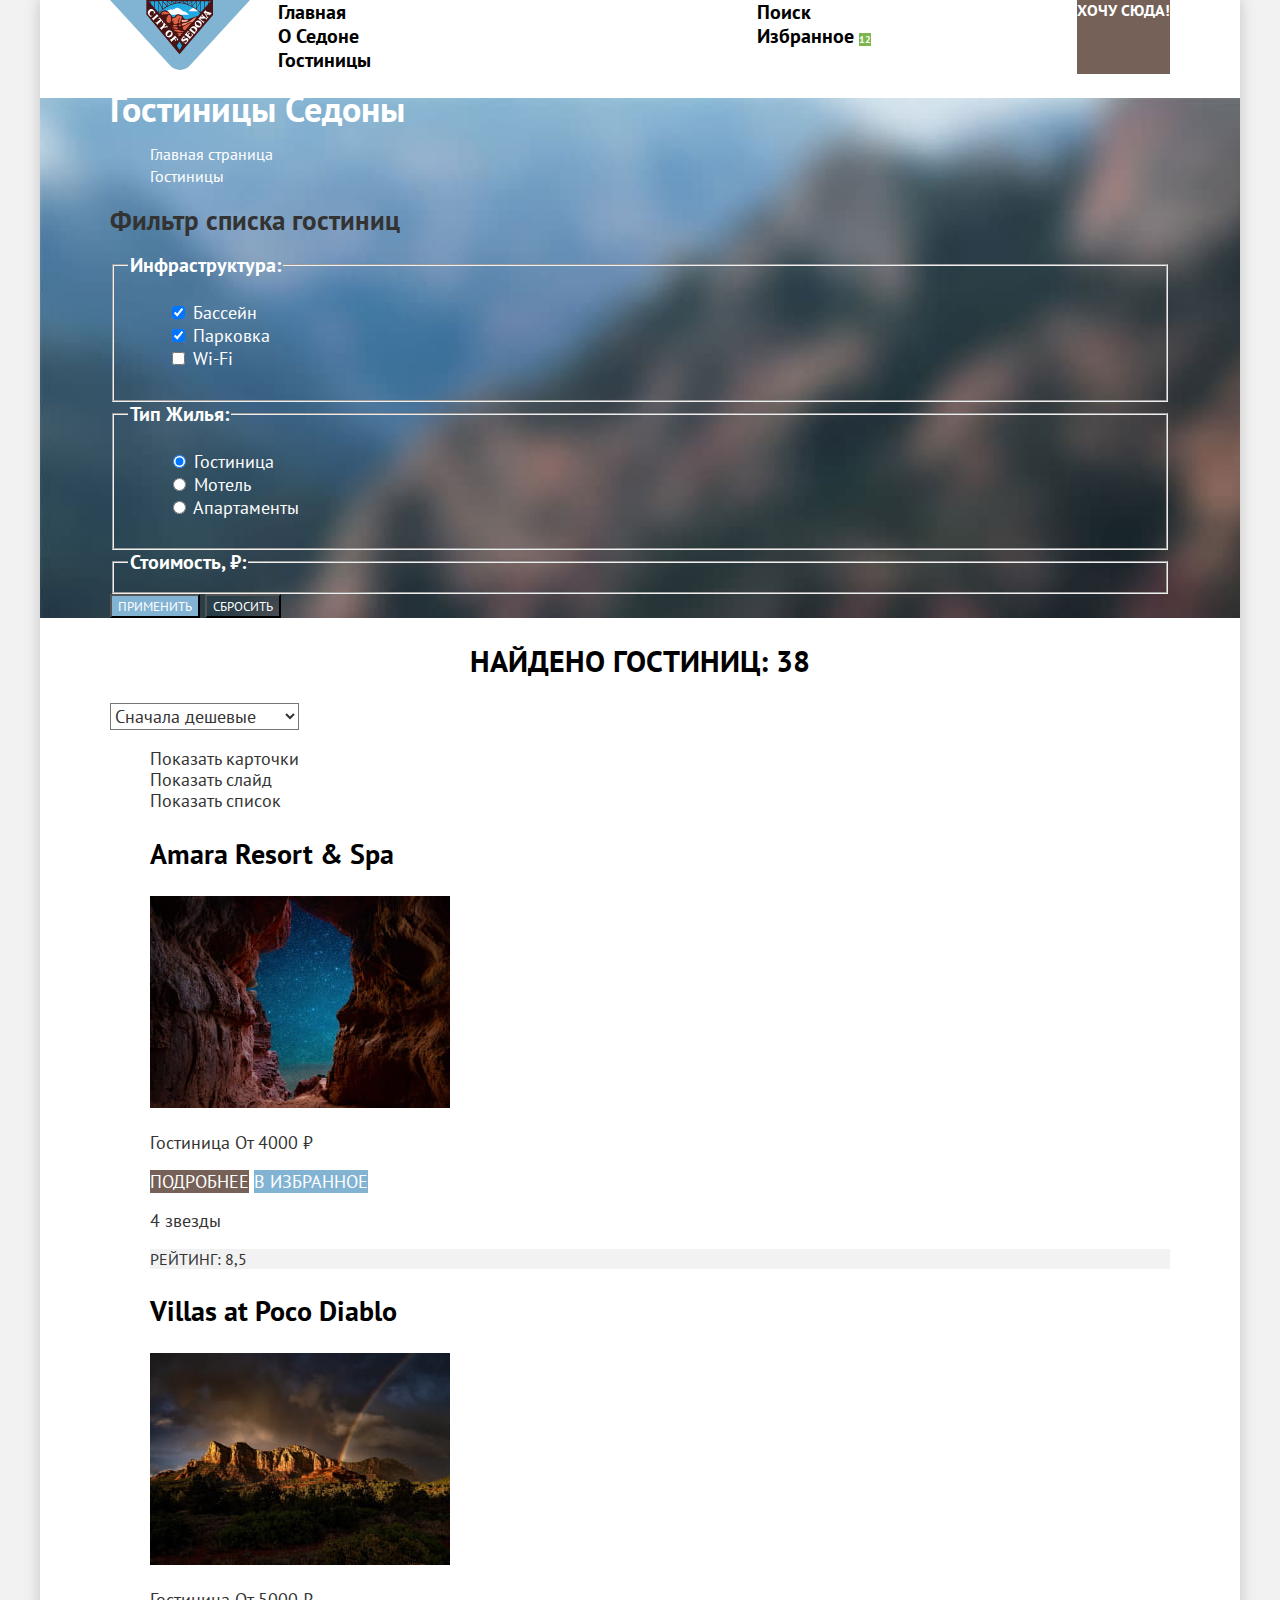
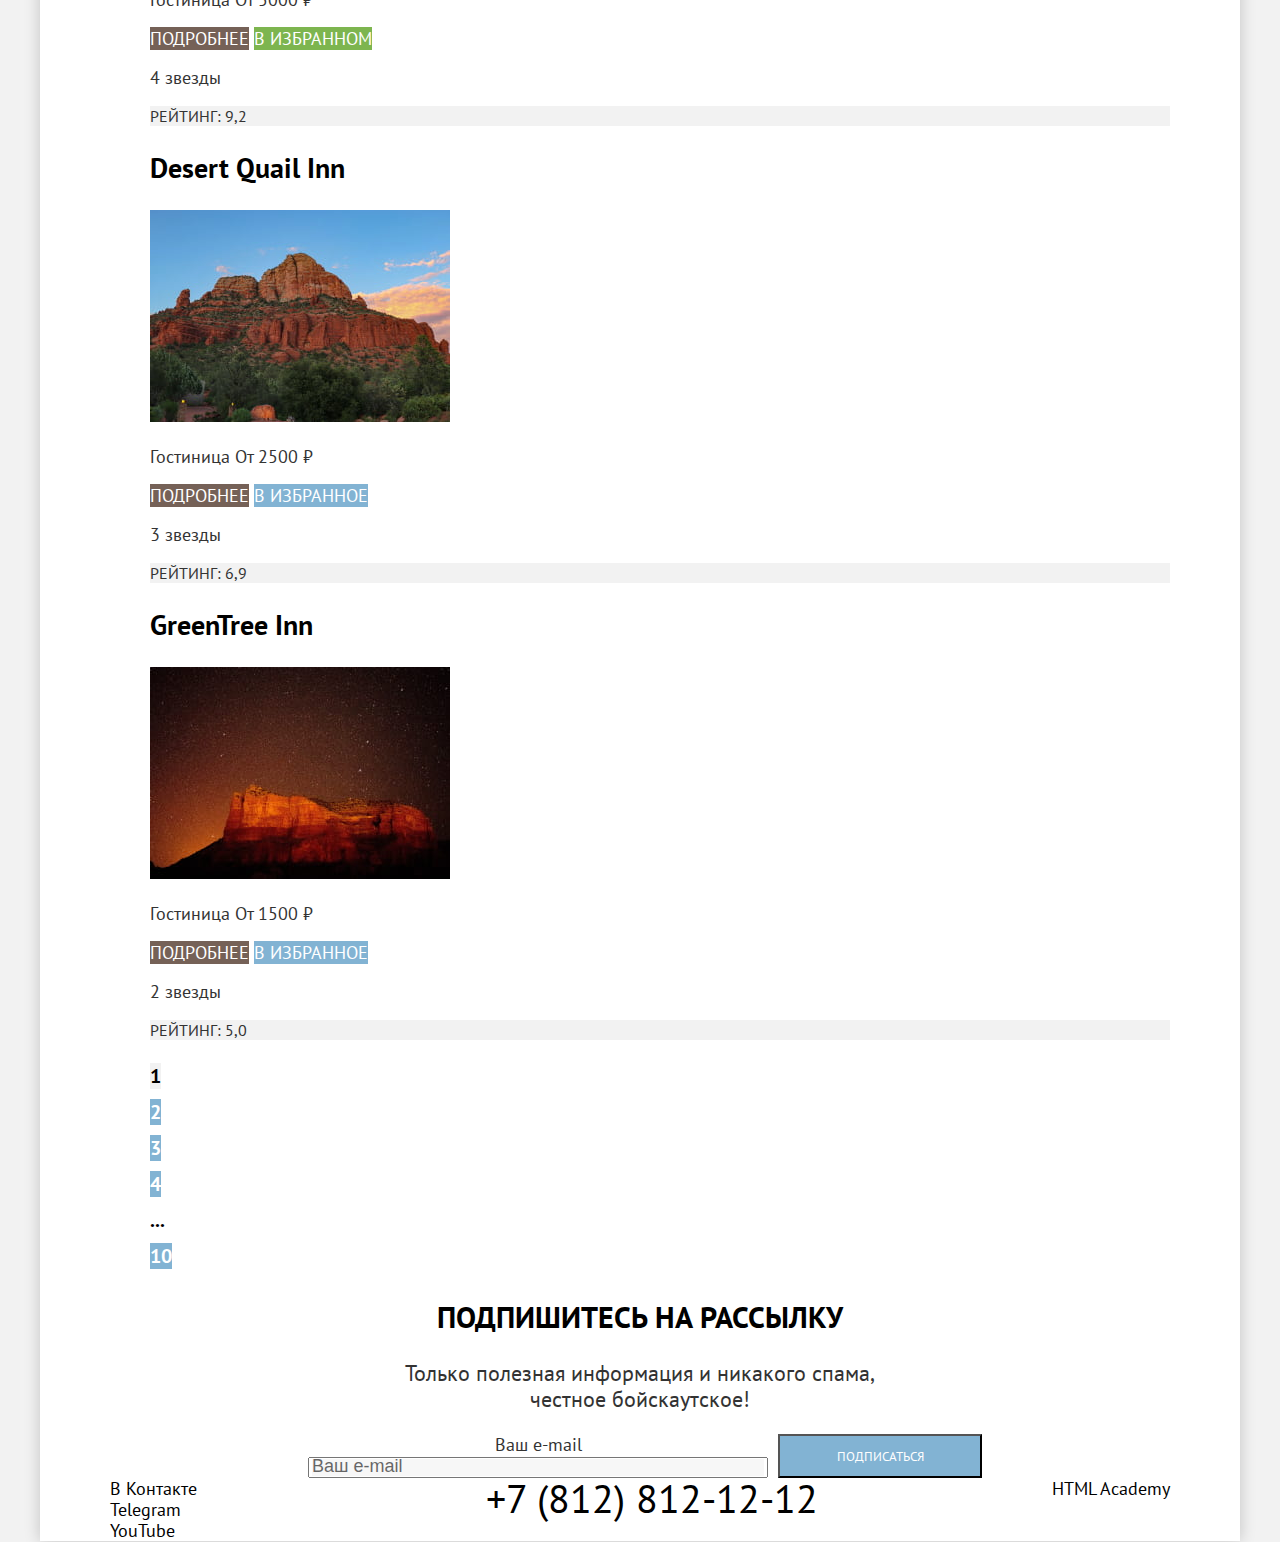
==== catalog.html @ 369d15cc "Добавляет обертку для страницы каталога" ====
<!DOCTYPE html>
<html lang="ru">

  <head>
    <meta charset="utf-8">
    <title>Каталог гостиниц Седона</title>
    <link rel="stylesheet" href="styles/style.css">
  </head>

  <body>

    <header class="page-header" data-test="header">
      <nav class="navigation">
        <a class="logo" href="index.html">
          <img class="logo-img" src="images/logo.svg" width="140" height="70" alt="Логотип города Седона">
        </a>
        <ul class="navigation-list">
          <li class="navigation-item">
            <a class="navigation-link" href="index.html">Главная</a>
          </li>
          <li class="navigation-item">
            <a class="navigation-link" href="about-sedona.html">О Седоне</a>
          </li>
          <li class="navigation-item">
            <a class="navigation-link navigation-link-current" href="#" aria-current="page">Гостиницы</a>
          </li>
        </ul>
        <ul class="navigation-list navigation-user">
          <li class="navigation-item">
            <a class="navigation-link" href="#">
              <span class="visually-hidden">Поиск</span>
            </a>
          </li>
          <li class="navigation-item">
            <a class="navigation-link" href="#">
              <span class="visually-hidden">Избранное</span>
              <span class="navigation-link-counter">12</span>
            </a>
          </li>
        </ul>

        <a class="navigation-btn btn" href="#">Хочу сюда!</a>


      </nav>
    </header>
    <main class="main-inner main-container">
      <div class="inner-wrapper">
        <div class="catalog-wrapper">
        <header class="inner-header">
          <h1 class="inner-header-title">Гостиницы Седоны</h1>
          <ul class="breadcrumbs">
            <li class="breadcrumbs-item">
              <a class="breadcrumbs-link" href="index.html">
                <span class="visually-hidden">Главная страница</span>
              </a>
            </li>
            <li class="breadcrumbs-item">
              <a class="breadcrumbs-link" href="#" aria-current="page">Гостиницы</a>
            </li>
          </ul>
        </header>
        <section class="filter" data-test="filter">
          <h2 class="visually-hidden">Фильтр списка гостиниц</h2>
          <form class="filter-form" action="https://echo.htmlacademy.ru/" method="get">

            <fieldset class="filter-group">
              <legend class="filter-group-title">Инфраструктура:</legend>
              <ul class="filter-list">
                <li class="filter-item">
                  <label class="control">
                    <input class="control-input" type="checkbox" name="pool" checked>
                    Бассейн
                  </label>
                </li>
                <li class="filter-item">
                  <label class="control">
                    <input class="control-input" type="checkbox" name="parking" checked>
                    Парковка
                  </label>
                </li>
                <li class="filter-item">
                  <label class="control">
                    <input class="control-input" type="checkbox" name="wi-fi">
                    Wi-Fi
                  </label>
                </li>
              </ul>
            </fieldset>
            <fieldset class="filter-group">
              <legend class="filter-group-title">Тип жилья:</legend>
              <ul class="filter-list">
                <li class="filter-item">
                  <label class="control">
                    <input class="control-input" type="radio" name="hotel-group" value="hotel" checked>
                    Гостиница
                  </label>
                </li>
                <li class="filter-item">
                  <label class="control">
                    <input class="control-input" type="radio" name="hotel-group" value="motel">
                    Мотель
                  </label>
                </li>
                <li class="filter-item">
                  <label class="control">
                    <input class="control-input" type="radio" name="hotel-group" value="apartments">
                    Апартаменты
                  </label>
                </li>
              </ul>
            </fieldset>
            <fieldset class="filter-group">
              <legend class="filter-group-title">Стоимость, ₽:</legend>
            </fieldset>

            <button class="submit-btn btn" type="submit">Применить</button>
            <button class="reset-btn btn" type="reset">Сбросить</button>
          </form>
        </section>
      </div>
      </div>
      <section class="catalog catalog-wrapper" data-test="catalog">

        <h2 class="section-title catalog-title">Найдено гостиниц: 38</h2>

        <select class="catalog-select-control" aria-label="Сортировка">
          <option value="cheap">Сначала дешевые</option>
          <option value="popular">Сначала популярные</option>
          <option value="expensive">Сначала дорогие</option>
        </select>

        <ul class="catalog-view">
          <li class="catalog-view-item catalog-view-item-active">
            <a class="catalog-view-link catalog-view-link-card">
              <span class="visually-hidden">Показать карточки</span>
            </a>
          </li>
          <li class="catalog-view-item">
            <a class="catalog-view-link catalog-view-link-slide">
              <span class="visually-hidden">Показать слайд</span>
            </a>
          </li>
          <li class="catalog-view-item">
            <a class="catalog-view-link catalog-view-link-card-list">
              <span class="visually-hidden">Показать список</span>
            </a>
          </li>
        </ul>

        <ul class="catalog-list">
          <li class="catalog-card card">
            <a class="card-link" href="#">
              <h3 class="card-title">Amara Resort & Spa</h3>
              <img class="card-img" src="images/content/amara-hotel.jpg" width="300" height="212" alt="Amara">
            </a>

            <p class="card-description">
              <span class="card-description-type">Гостиница</span>
              <span class="card-description-price">От 4000 ₽</span>
            </p>

            <a class="card-btn-info btn" href="#">Подробнее</a>
            <a class="card-btn-favorite btn" href="#">В избранное</a>

            <p class="card-star star star-four">
              <span class="visually-hidden">4 звезды</span>
            </p>
            <p class="card-rate">Рейтинг: 8,5</p>
          </li>
          <li class="catalog-card card">
            <a class="card-link" href="#">
              <h3 class="card-title">Villas at Poco Diablo</h3>
              <img class="card-img" src="images/content/villas-hotel.jpg" width="300" height="212" alt="Villas">
            </a>

            <p class="card-description">
              <span class="card-description-type">Гостиница</span>
              <span class="card-description-price">От 5000 ₽</span>
            </p>

            <a class="card-btn-info btn" href="#">Подробнее</a>
            <a class="card-btn-favorite card-btn-chosen btn" href="#">В избранном</a>

            <p class="card-star star star-four">
              <span class="visually-hidden">4 звезды</span>
            </p>
            <p class="card-rate">Рейтинг: 9,2</p>
          </li>
          <li class="catalog-card card">
            <a class="card-link" href="#">
              <h3 class="card-title">Desert Quail Inn</h3>
              <img class="card-img" src="images/content/desert-hotel.jpg" width="300" height="212" alt="Desert">
            </a>

            <p class="card-description">
              <span class="card-description-type">Гостиница</span>
              <span class="card-description-price">От 2500 ₽</span>
            </p>

            <a class="card-btn-info btn" href="#">Подробнее</a>
            <a class="card-btn-favorite btn" href="#">В избранное</a>

            <p class="card-star star star-three">
              <span class="visually-hidden">3 звезды</span>
            </p>
            <p class="card-rate">Рейтинг: 6,9</p>
          </li>
          <li class="catalog-card card">
            <a class="card-link" href="#">
              <h3 class="card-title">GreenTree Inn</h3>
              <img class="card-img" src="images/content/greentree-hotel.jpg" width="300" height="212" alt="Amara">
            </a>

            <p class="card-description">
              <span class="card-description-type">Гостиница</span>
              <span class="card-description-price">От 1500 ₽</span>
            </p>

            <a class="card-btn-info btn" href="#">Подробнее</a>
            <a class="card-btn-favorite btn" href="#">В избранное</a>

            <p class="card-star star star-two">
              <span class="visually-hidden">2 звезды</span>
            </p>
            <p class="card-rate">Рейтинг: 5,0</p>
          </li>
        </ul>

        <ul class="pagination">
          <li class="pagination-item">
            <a class="pagination-link pagination-link-current">1</a>
          </li>
          <li class="pagination-item">
            <a class="pagination-link">2</a>
          </li>
          <li class="pagination-item">
            <a class="pagination-link">3</a>
          </li>
          <li class="pagination-item">
            <a class="pagination-link">4</a>
          </li>
          <li class="pagination-item">
            <a class="pagination-link pagination-link-more">...</a>
          </li>
          <li class="pagination-item">
            <a class="pagination-link">10</a>
          </li>
        </ul>

      </section>
      <section class="subscription" data-test="subscribe">
        <div class="subscription-wrapper">
          <h2 class="section-title">Подпишитесь на рассылку</h2>
          <p class="section-description">Только полезная информация и никакого спама,
            честное бойскаутское!</p>
          <form class="subscription-form" action="https://echo.htmlacademy.ru/" method="post">
            <label class="subscription-field">
              <span class="visually-hidden">Ваш e-mail</span>
              <input class="subscription-input subscription-input-inner" type="email" name="email"
                placeholder="Ваш e-mail">
            </label>
            <button class="subscription-btn btn" type="submit">Подписаться</button>
        </div>
        </form>
      </section>
    </main>
    <footer class="page-footer" data-test="footer">
      <div class="page-footer-wrapper">
        <ul class="social-list">
          <li class="social-item">
            <a class="social-link social-link-vk" href="https://vk.com/htmlacademy">
              <span class="visually-hidden">В Контакте</span>
            </a>
          </li>
          <li class="social-item">
            <a class="social-link social-link-tg" href="https://t.me/htmlacademy">
              <span class="visually-hidden">Telegram</span>
            </a>
          </li>
          <li class="social-item">
            <a class="social-link social-link-yt" href="https://www.youtube.com/user/htmlacademyru">
              <span class="visually-hidden">YouTube</span>
            </a>
          </li>
        </ul>

        <a class="contact" href="tel:+78128121212">+7 (812) 812-12-12</a>

        <a class="copyright" href="https://htmlacademy.ru/">
          <span class="visually-hidden">HTML Academy</span>
        </a>
      </div>
    </footer>

  </body>

</html>
---- styles/style.css ----
@font-face {
  font-family: PT Sans;
  src: url("../fonts/ptsans-400.woff2") format("woff2");
  font-weight: 400;
  font-style: normal;
  font-display: swap;
}

@font-face {
  font-family: PT Sans;
  src: url("../fonts/ptsans-700.woff2") format("woff2");
  font-weight: 700;
  font-style: normal;
  font-display: swap;
}

html {
  height: 100%;
  background-color: #F2F2F2;
}

body {
  margin: 0 auto;
  display: flex;
  flex-direction: column;
  min-height: 100%;
  width: 1200px;

  font-family: "PT Sans", sans-serif;
  font-size: 18px;
  line-height: 21px;
  font-weight: 400;
  color: #333333;

  background-color: #ffffff;
  box-shadow: 0 0 15px rgba(0, 0, 0, 0.2);
}

/*
.visually-hidden {
  position: absolute;

  width: 1px;
  height: 1px;
  margin: -1px;
  padding: 0;
  border: 0;
  clip: rect(0 0 0 0);
  overflow: hidden;
}
*/



/*Header*/

.page-header {
  color: #000000;
  background-color: #ffffff;
}

.navigation {
  display: flex;
  width: 1060px;
  margin: 0 auto;
}

.logo {
  display: block;
  margin-right: 28px;
}

.navigation-list {
  margin: 0;
  padding: 0;
  width: 465px;
  list-style: none;
}

.navigation-link {
  font-family: inherit;
  font-size: 20px;
  font-weight: 700;
  line-height: 24px;
  color: #000000;
  text-decoration: none;
  text-align: center;
}

.navigation-user {
  width: 320px;
  margin-left: auto;
}

.navigation-link-counter {
  font-size: 10px;
  text-align: center;
  line-height: 10px;
  color: #ffffff;
  background-color: #7DB54F;
}

.btn {
  color: #ffffff;
  background-color: #756157;
  text-transform: uppercase;
  text-align: center;
  text-decoration: none;
  font-family: inherit;
}

.navigation-btn {
  font-size: 16px;
  font-weight: 700;
  line-height: 20px;
  text-decoration: none;
}

/*Promo*/

.main-container {
  flex-grow: 1;
  width: 1200px;
  margin: 0 auto;
}

.promo {
  background-image: url("../images/background/divider.svg"), url("../images/background/promo.jpg");
  background-color: #65b0e1;
  background-size: 100% auto, cover;
  background-repeat: no-repeat;
  background-position: left bottom, left top;
}

.promo-img {
  display: block;
  margin: 0 auto;
  padding-bottom: 82px;
}

/*Advantages*/

.section-title {
  font-size: 30px;
  font-weight: 700;
  line-height: 36px;
  color: #000000;
  text-transform: uppercase;
  text-align: center;
}

.section-description {
  text-align: center;
  font-size: 22px;
  line-height: 26px;
}

.advantages-list {
  text-align: center;
  list-style: none;
  margin: 0;
  padding: 0;
  display: flex;
  flex-wrap: wrap;
}

.advantages-item {
  width: 400px;
}

.advantages-item-wrapper {
  padding: 103px 85px;
}


.advantages-title {
  font-size: 24px;
  font-weight: 700;
  line-height: 28px;
  text-transform: uppercase;
  color: #000000;
  margin: 0;
}

.advantages-img {
  vertical-align: bottom;
}

.advantages-item--accent {
  display: flex;
  width: 1200px;
}

.advantages-item--accent .advantages-title {
  color: #ffffff;
}

.advantages-item--accent {
  color: #ffffff;
  background-color: #82B3D3;
}

.advantages-item--regular {
  padding: 103px 85px;
  box-sizing: border-box;
}

.advantages-item--regular:nth-child(odd) {
  background-color: rgba(131, 179, 211, 0.20);
}

.advantages-item--regular:nth-child(even) {
  background-color: rgba(131, 179, 211, 0.12);
}

.popular-advantages-list {
  width: 1200px;
}

.popular-advantages-item {
  width: 400px;
  padding: 85px;
  box-sizing: border-box;
}

.popular-advantages-item:nth-child(odd) {
  background-color: rgba(131, 179, 211, 0.12);
}

/*Search*/

.search {
  width: 592px;
  margin: 0 auto;
  text-align: center;
}



/*Subscription*/

.subscription {
  background-color: #ffffff;
}

.subscription-wrapper {
  width: 684px;
  margin: 0 auto;
}

.subscription .section-description {
  padding: 0 70px;
}

.subscription-form {
  width: 684px;
  text-align: center;
  display: flex;
}

.subscription-input {
  width: 452px;
}

.subscription-input::placeholder {
  font-size: 18px;
  line-height: 24px;
  color: #000000;
  opacity: 0.6;
  background-color: #F2F2F2;
}

.subscription-btn {
  background-color: #82B3D3;
  width: 232px;
}


/*Footer*/

.page-footer-wrapper {
  width: 1060px;
  margin: 0 auto;
  display: flex;
  justify-content: space-between;

}

.page-footer {
  background-color: #ffffff;
}

.social-list {
  list-style: none;
  width: 142px;
  margin: 0;
  padding: 0;
}

.page-footer a {
  text-decoration: none;
  color: #000000;
}

.contact {
  font-size: 40px;
  line-height: 40px;
  text-transform: uppercase;
}


/*Catalog*/

/*Filter*/

.catalog-wrapper {
  width: 1060px;
  margin: 0 auto;
}

.inner-wrapper {
  background-image: url("../images/background/filter.jpg");
  background-repeat: no-repeat;
  background-size: cover;
  background-color: #65b0e1;
  background-position: left top;
}

.inner-header {
  color: #ffffff;
}

.breadcrumbs {
  list-style: none;
}

.breadcrumbs-link {
  text-decoration: none;
  color: inherit;
  font-size: 16px;
  line-height: 21px;
}

.filter-list {
  list-style: none;
  color: #ffffff;
  font-size: 18px;
  line-height: 23px;
}

.filter-group-title {
  color: #ffffff;
  font-size: 20px;
  font-weight: 700;
  line-height: 24px;
  text-transform: capitalize;
}

.submit-btn {
  background-color: #82B3D3;
}

.reset-btn {
  background-color: transparent;
}

.catalog-select-control {
  font-size: 18px;
  line-height: 21px;
  color: #333333;
  background-color: #ffffff;
  font-family: inherit;
}

.catalog-view {
  list-style: none;
}

.catalog-list {
  list-style: none;
}

/*Card*/

.card-link {
  text-decoration: none;
  color: #000000;
  font-size: 24px;
  font-weight: 700;
  line-height: 28px;
}

.card-btn-favorite {
  background-color: #82B3D3;
}

.card-btn-chosen {
  background-color: #7DB54F;
}

.card-rate {
  font-size: 16px;
  font-weight: 400;
  line-height: 20px;
  text-transform: uppercase;
  background-color: #F2F2F2;
}

/*Pagination*/

.pagination {
  list-style: none;
}

.pagination-link {
  text-decoration: none;
  color: #ffffff;
  background-color: #82B3D3;
  font-size: 20px;
  font-weight: 700;
  line-height: 36px;
  text-transform: uppercase;
}

.pagination-link-current {
  color: #000000;
  background-color: #F2F2F2;
}

.pagination-link-more {
  color: #000000;
  background-color: transparent;
}

/*Subscription Special*/

.subscription-special {
  background-image: url("../images/background/subscribe.jpg");
  background-color: #65b0e1;
  background-size: cover;
  background-repeat: no-repeat;
  background-position: left top;
}

.subscription-special .section-title {
  color: #ffffff;
}

.subscription-special .section-description {
  color: #ffffff;
}
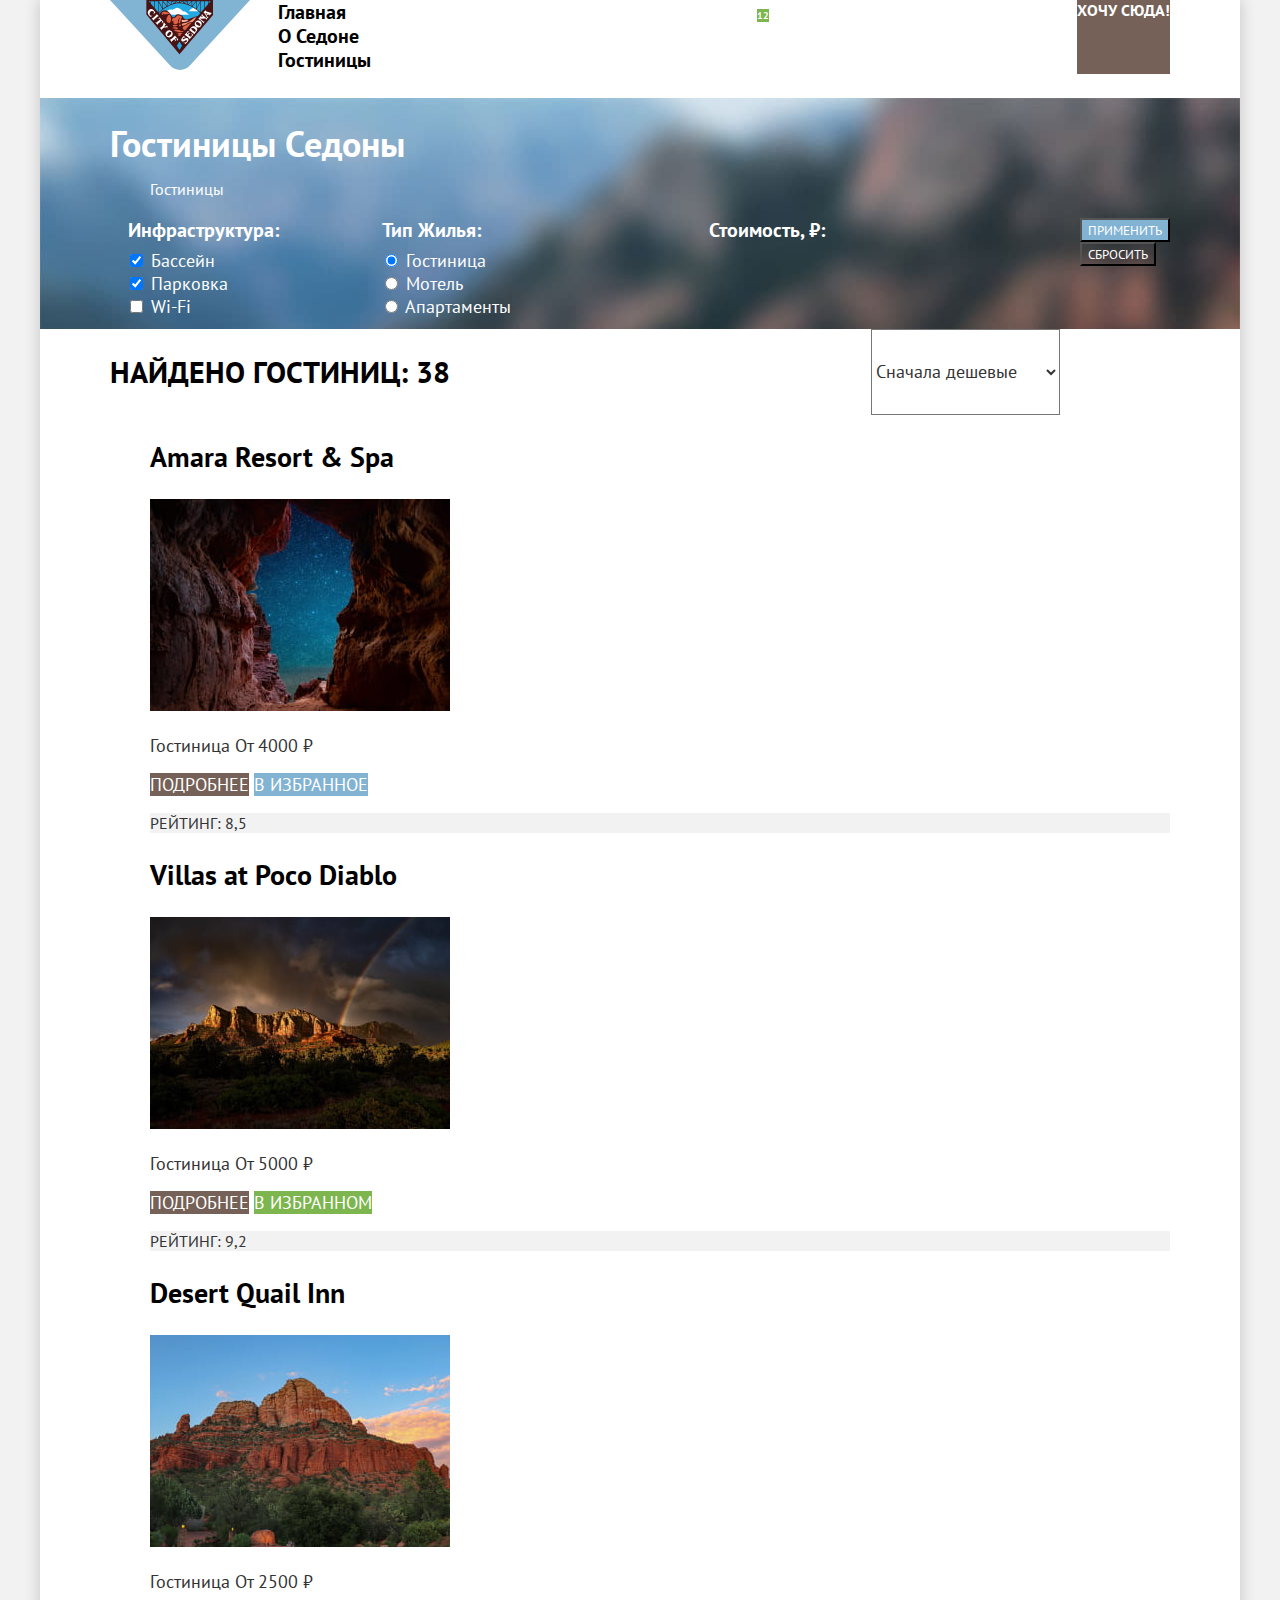
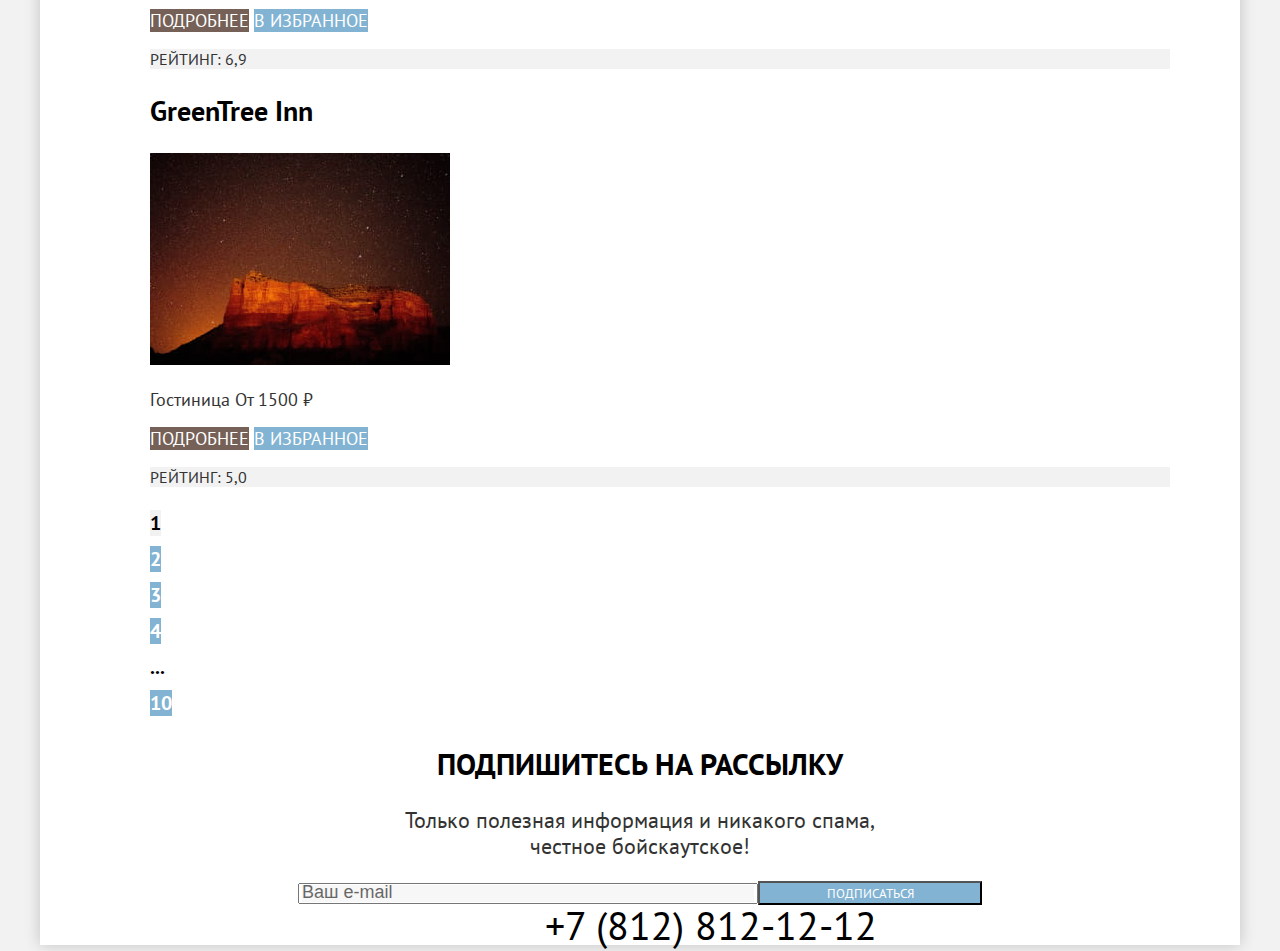
==== commit c2722ac5: "Заканчивает сетки страниц на флексах" ====
--- a/catalog.html
+++ b/catalog.html
@@ -47,106 +47,109 @@
     <main class="main-inner main-container">
       <div class="inner-wrapper">
         <div class="catalog-wrapper">
-        <header class="inner-header">
-          <h1 class="inner-header-title">Гостиницы Седоны</h1>
-          <ul class="breadcrumbs">
-            <li class="breadcrumbs-item">
-              <a class="breadcrumbs-link" href="index.html">
-                <span class="visually-hidden">Главная страница</span>
+          <header class="inner-header">
+            <h1 class="inner-header-title">Гостиницы Седоны</h1>
+            <ul class="breadcrumbs">
+              <li class="breadcrumbs-item">
+                <a class="breadcrumbs-link" href="index.html">
+                  <span class="visually-hidden">Главная страница</span>
+                </a>
+              </li>
+              <li class="breadcrumbs-item">
+                <a class="breadcrumbs-link" href="#" aria-current="page">Гостиницы</a>
+              </li>
+            </ul>
+          </header>
+          <section class="filter" data-test="filter">
+            <h2 class="visually-hidden">Фильтр списка гостиниц</h2>
+            <form class="filter-form" action="https://echo.htmlacademy.ru/" method="get">
+
+              <fieldset class="filter-group filter-infostructure">
+                <legend class="filter-group-title">Инфраструктура:</legend>
+                <ul class="filter-list">
+                  <li class="filter-item">
+                    <label class="control">
+                      <input class="control-input" type="checkbox" name="pool" checked>
+                      Бассейн
+                    </label>
+                  </li>
+                  <li class="filter-item">
+                    <label class="control">
+                      <input class="control-input" type="checkbox" name="parking" checked>
+                      Парковка
+                    </label>
+                  </li>
+                  <li class="filter-item">
+                    <label class="control">
+                      <input class="control-input" type="checkbox" name="wi-fi">
+                      Wi-Fi
+                    </label>
+                  </li>
+                </ul>
+              </fieldset>
+              <fieldset class="filter-group filter-type">
+                <legend class="filter-group-title">Тип жилья:</legend>
+                <ul class="filter-list">
+                  <li class="filter-item">
+                    <label class="control">
+                      <input class="control-input" type="radio" name="hotel-group" value="hotel" checked>
+                      Гостиница
+                    </label>
+                  </li>
+                  <li class="filter-item">
+                    <label class="control">
+                      <input class="control-input" type="radio" name="hotel-group" value="motel">
+                      Мотель
+                    </label>
+                  </li>
+                  <li class="filter-item">
+                    <label class="control">
+                      <input class="control-input" type="radio" name="hotel-group" value="apartments">
+                      Апартаменты
+                    </label>
+                  </li>
+                </ul>
+              </fieldset>
+              <fieldset class="filter-group filter-price">
+                <legend class="filter-group-title">Стоимость, ₽:</legend>
+              </fieldset>
+              <div class="filter-btns">
+                <button class="submit-btn btn" type="submit">Применить</button>
+                <button class="reset-btn btn" type="reset">Сбросить</button>
+              </div>
+            </form>
+          </section>
+        </div>
+      </div>
+      <section class="catalog catalog-wrapper" data-test="catalog">
+        <div class="catalog-sort">
+          <h2 class="section-title catalog-title">Найдено гостиниц: 38</h2>
+
+          <select class="catalog-select-control" aria-label="Сортировка">
+            <option value="cheap">Сначала дешевые</option>
+            <option value="popular">Сначала популярные</option>
+            <option value="expensive">Сначала дорогие</option>
+          </select>
+
+          <ul class="catalog-view">
+            <li class="catalog-view-item catalog-view-item-active">
+              <a class="catalog-view-link catalog-view-link-card">
+                <span class="visually-hidden">Показать карточки</span>
               </a>
             </li>
-            <li class="breadcrumbs-item">
-              <a class="breadcrumbs-link" href="#" aria-current="page">Гостиницы</a>
+            <li class="catalog-view-item">
+              <a class="catalog-view-link catalog-view-link-slide">
+                <span class="visually-hidden">Показать слайд</span>
+              </a>
+            </li>
+            <li class="catalog-view-item">
+              <a class="catalog-view-link catalog-view-link-card-list">
+                <span class="visually-hidden">Показать список</span>
+              </a>
             </li>
           </ul>
-        </header>
-        <section class="filter" data-test="filter">
-          <h2 class="visually-hidden">Фильтр списка гостиниц</h2>
-          <form class="filter-form" action="https://echo.htmlacademy.ru/" method="get">
-
-            <fieldset class="filter-group">
-              <legend class="filter-group-title">Инфраструктура:</legend>
-              <ul class="filter-list">
-                <li class="filter-item">
-                  <label class="control">
-                    <input class="control-input" type="checkbox" name="pool" checked>
-                    Бассейн
-                  </label>
-                </li>
-                <li class="filter-item">
-                  <label class="control">
-                    <input class="control-input" type="checkbox" name="parking" checked>
-                    Парковка
-                  </label>
-                </li>
-                <li class="filter-item">
-                  <label class="control">
-                    <input class="control-input" type="checkbox" name="wi-fi">
-                    Wi-Fi
-                  </label>
-                </li>
-              </ul>
-            </fieldset>
-            <fieldset class="filter-group">
-              <legend class="filter-group-title">Тип жилья:</legend>
-              <ul class="filter-list">
-                <li class="filter-item">
-                  <label class="control">
-                    <input class="control-input" type="radio" name="hotel-group" value="hotel" checked>
-                    Гостиница
-                  </label>
-                </li>
-                <li class="filter-item">
-                  <label class="control">
-                    <input class="control-input" type="radio" name="hotel-group" value="motel">
-                    Мотель
-                  </label>
-                </li>
-                <li class="filter-item">
-                  <label class="control">
-                    <input class="control-input" type="radio" name="hotel-group" value="apartments">
-                    Апартаменты
-                  </label>
-                </li>
-              </ul>
-            </fieldset>
-            <fieldset class="filter-group">
-              <legend class="filter-group-title">Стоимость, ₽:</legend>
-            </fieldset>
-
-            <button class="submit-btn btn" type="submit">Применить</button>
-            <button class="reset-btn btn" type="reset">Сбросить</button>
-          </form>
-        </section>
-      </div>
-      </div>
-      <section class="catalog catalog-wrapper" data-test="catalog">
-
-        <h2 class="section-title catalog-title">Найдено гостиниц: 38</h2>
-
-        <select class="catalog-select-control" aria-label="Сортировка">
-          <option value="cheap">Сначала дешевые</option>
-          <option value="popular">Сначала популярные</option>
-          <option value="expensive">Сначала дорогие</option>
-        </select>
-
-        <ul class="catalog-view">
-          <li class="catalog-view-item catalog-view-item-active">
-            <a class="catalog-view-link catalog-view-link-card">
-              <span class="visually-hidden">Показать карточки</span>
-            </a>
-          </li>
-          <li class="catalog-view-item">
-            <a class="catalog-view-link catalog-view-link-slide">
-              <span class="visually-hidden">Показать слайд</span>
-            </a>
-          </li>
-          <li class="catalog-view-item">
-            <a class="catalog-view-link catalog-view-link-card-list">
-              <span class="visually-hidden">Показать список</span>
-            </a>
-          </li>
-        </ul>
+
+        </div>
 
         <ul class="catalog-list">
           <li class="catalog-card card">
--- a/styles/style.css
+++ b/styles/style.css
@@ -36,7 +36,7 @@
   box-shadow: 0 0 15px rgba(0, 0, 0, 0.2);
 }
 
-/*
+
 .visually-hidden {
   position: absolute;
 
@@ -48,7 +48,7 @@
   clip: rect(0 0 0 0);
   overflow: hidden;
 }
-*/
+
 
 
 
@@ -330,6 +330,10 @@
   color: #ffffff;
 }
 
+.inner-header-title {
+  padding-top: 35px;
+}
+
 .breadcrumbs {
   list-style: none;
 }
@@ -341,11 +345,33 @@
   line-height: 21px;
 }
 
+.filter-form {
+  display: flex;
+}
+
+.filter-group {
+  border: none;
+}
+
+.filter-infostructure {
+  margin-right: 70px;
+}
+
+.filter-type {
+  margin-right: auto;
+}
+
+.filter-price {
+  width: 288px;
+}
+
 .filter-list {
   list-style: none;
   color: #ffffff;
   font-size: 18px;
   line-height: 23px;
+  margin: 0;
+  padding: 0;
 }
 
 .filter-group-title {
@@ -356,12 +382,26 @@
   text-transform: capitalize;
 }
 
+.filter-btns {
+  margin-left: 70px;
+}
+
 .submit-btn {
   background-color: #82B3D3;
+  display: block;
 }
 
 .reset-btn {
   background-color: transparent;
+  display: block;
+}
+
+.catalog-sort {
+  display: flex;
+}
+
+.catalog-title {
+  margin-right: auto;
 }
 
 .catalog-select-control {
@@ -374,6 +414,7 @@
 
 .catalog-view {
   list-style: none;
+  margin-left: 70px;
 }
 
 .catalog-list {
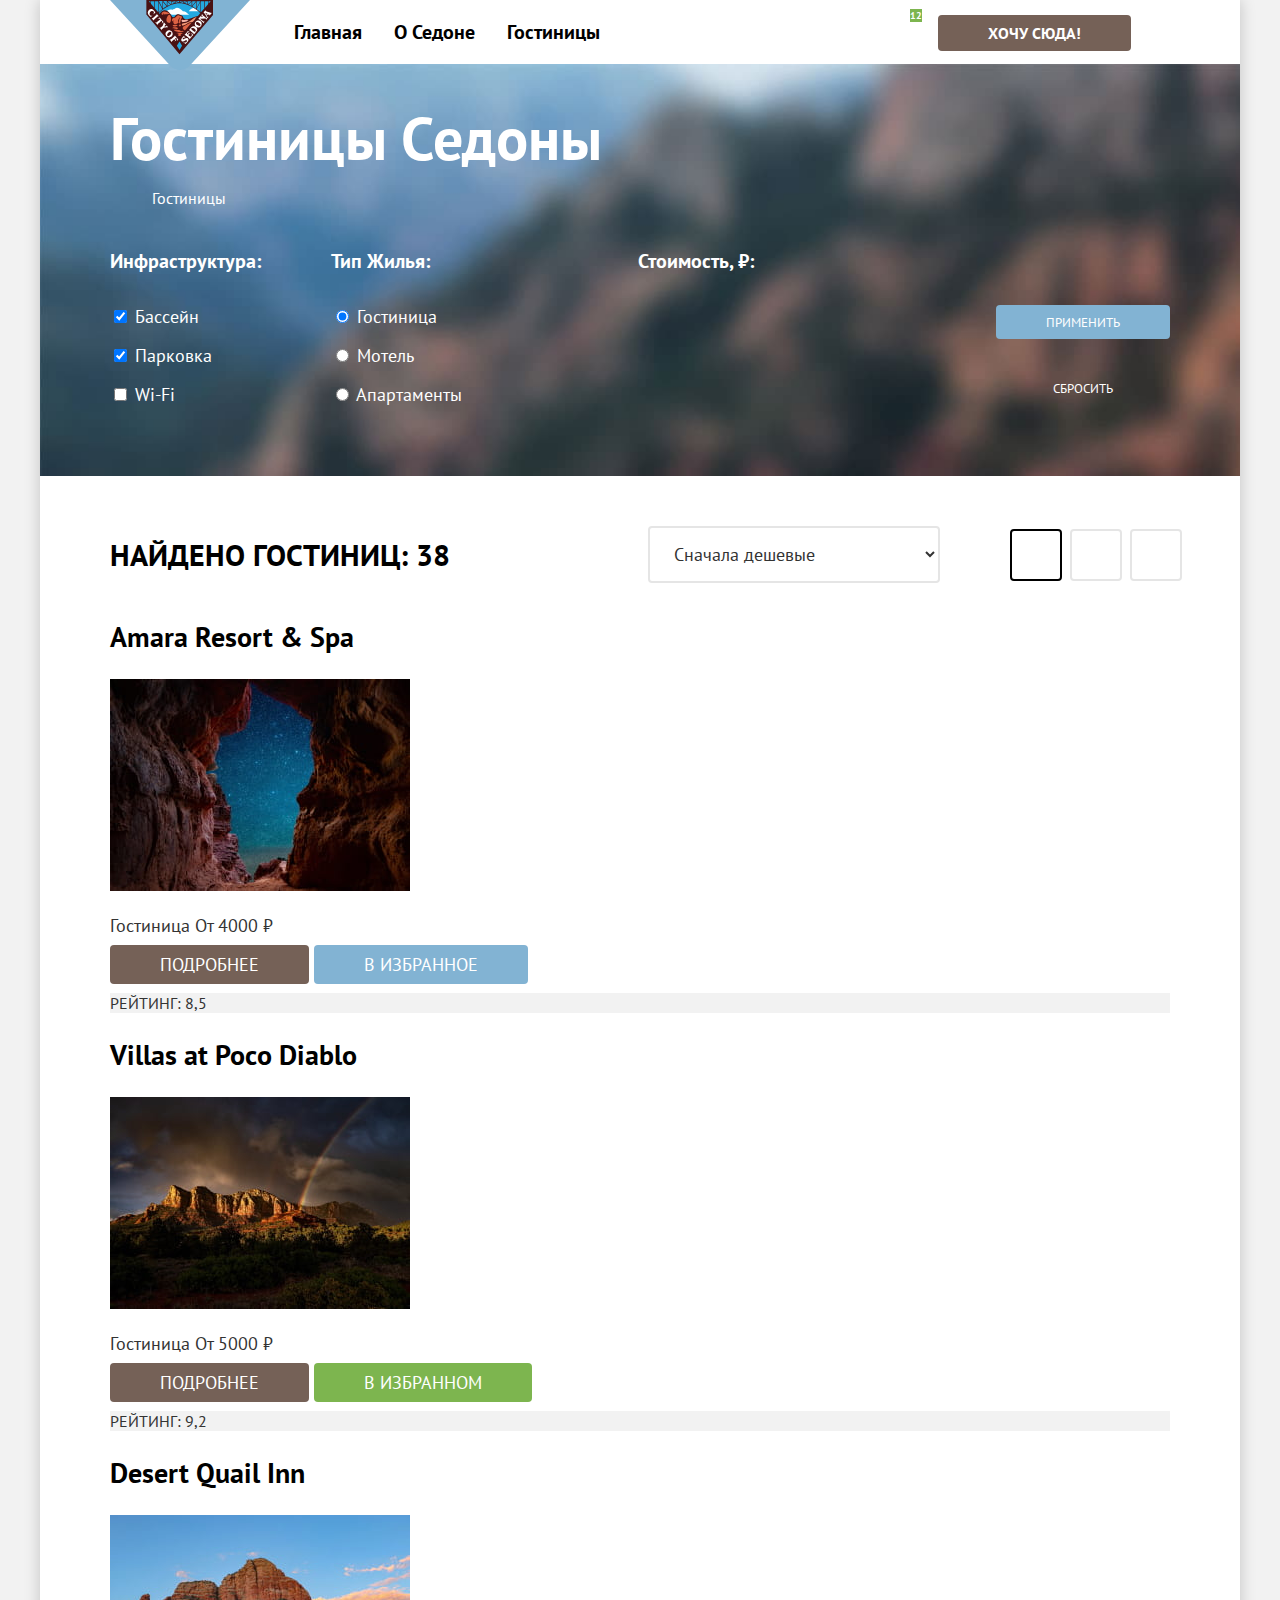
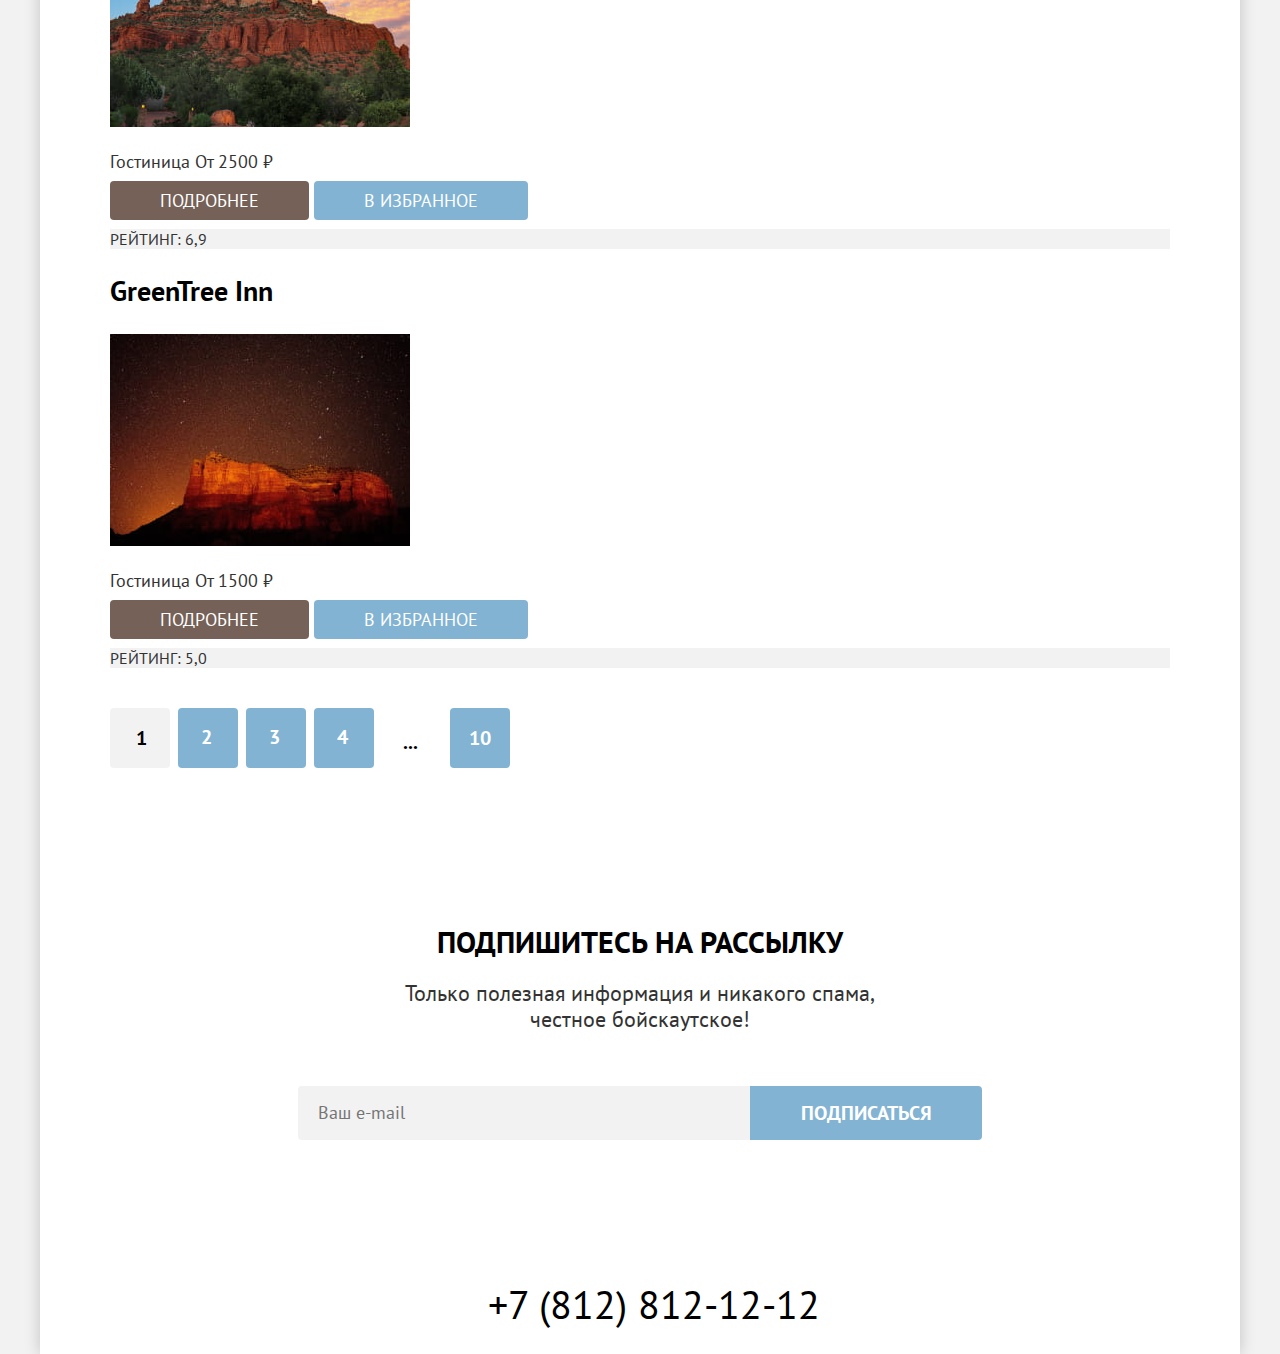
==== commit dadb3a2f: "Завершает сетки компонентов на флексах" ====
--- a/catalog.html
+++ b/catalog.html
@@ -8,7 +8,6 @@
   </head>
 
   <body>
-
     <header class="page-header" data-test="header">
       <nav class="navigation">
         <a class="logo" href="index.html">
@@ -37,11 +36,10 @@
               <span class="navigation-link-counter">12</span>
             </a>
           </li>
-        </ul>
-
-        <a class="navigation-btn btn" href="#">Хочу сюда!</a>
-
-
+          <li class="navigation-item">
+            <a class="navigation-btn btn" href="#">Хочу сюда!</a>
+          </li>
+        </ul>
       </nav>
     </header>
     <main class="main-inner main-container">
@@ -132,8 +130,8 @@
           </select>
 
           <ul class="catalog-view">
-            <li class="catalog-view-item catalog-view-item-active">
-              <a class="catalog-view-link catalog-view-link-card">
+            <li class="catalog-view-item">
+              <a class="catalog-view-link catalog-view-link-active catalog-view-link-card">
                 <span class="visually-hidden">Показать карточки</span>
               </a>
             </li>
@@ -247,7 +245,7 @@
             <a class="pagination-link pagination-link-more">...</a>
           </li>
           <li class="pagination-item">
-            <a class="pagination-link">10</a>
+            <a class="pagination-link pagination-link-doble">10</a>
           </li>
         </ul>
 
@@ -255,7 +253,7 @@
       <section class="subscription" data-test="subscribe">
         <div class="subscription-wrapper">
           <h2 class="section-title">Подпишитесь на рассылку</h2>
-          <p class="section-description">Только полезная информация и никакого спама,
+          <p class="section-description subscription-section-description">Только полезная информация и никакого спама,
             честное бойскаутское!</p>
           <form class="subscription-form" action="https://echo.htmlacademy.ru/" method="post">
             <label class="subscription-field">
--- a/styles/style.css
+++ b/styles/style.css
@@ -57,6 +57,7 @@
 .page-header {
   color: #000000;
   background-color: #ffffff;
+  margin-bottom: 0;
 }
 
 .navigation {
@@ -68,13 +69,17 @@
 .logo {
   display: block;
   margin-right: 28px;
+  position: absolute;
 }
 
 .navigation-list {
   margin: 0;
   padding: 0;
   width: 465px;
-  list-style: none;
+  list-style-type: none;
+  display: flex;
+  flex-wrap: wrap;
+  margin-left: 168px;
 }
 
 .navigation-link {
@@ -85,11 +90,26 @@
   color: #000000;
   text-decoration: none;
   text-align: center;
+  padding: 20px 16px;
+  display: block;
 }
 
 .navigation-user {
   width: 320px;
+  margin: 0;
   margin-left: auto;
+  padding: 0;
+}
+
+.navigation-user .navigation-link {
+  min-width: 44px;
+  min-height: 64px;
+  padding: 0;
+  display: block;
+}
+
+.navigation-user .navigation-item {
+  align-self: center;
 }
 
 .navigation-link-counter {
@@ -107,6 +127,8 @@
   text-align: center;
   text-decoration: none;
   font-family: inherit;
+  padding: 8px 50px;
+  border-radius: 4px;
 }
 
 .navigation-btn {
@@ -130,12 +152,14 @@
   background-size: 100% auto, cover;
   background-repeat: no-repeat;
   background-position: left bottom, left top;
+  margin-bottom: 69px;
 }
 
 .promo-img {
   display: block;
   margin: 0 auto;
   padding-bottom: 82px;
+  padding-top: 52px;
 }
 
 /*Advantages*/
@@ -147,18 +171,30 @@
   color: #000000;
   text-transform: uppercase;
   text-align: center;
+  margin: 0;
+  margin-bottom: 20px;
 }
 
 .section-description {
   text-align: center;
   font-size: 22px;
   line-height: 26px;
+  margin: 0;
+}
+
+.advantages .section-title {
+  margin-bottom: 25px;
+}
+
+.advantages-section-description {
+  margin-bottom: 90px;
 }
 
 .advantages-list {
   text-align: center;
-  list-style: none;
-  margin: 0;
+  list-style-type: none;
+  margin: 0;
+  margin-bottom: 64px;
   padding: 0;
   display: flex;
   flex-wrap: wrap;
@@ -213,13 +249,18 @@
   background-color: rgba(131, 179, 211, 0.12);
 }
 
+.popular-section-description {
+  margin-bottom: 64px;
+}
+
 .popular-advantages-list {
   width: 1200px;
+  margin-bottom: 96px;
 }
 
 .popular-advantages-item {
   width: 400px;
-  padding: 85px;
+  padding: 128px 85px;
   box-sizing: border-box;
 }
 
@@ -233,8 +274,12 @@
   width: 592px;
   margin: 0 auto;
   text-align: center;
-}
-
+  padding-bottom: 96px;
+}
+
+.search-section-description {
+  margin-bottom: 54px;
+}
 
 
 /*Subscription*/
@@ -246,33 +291,41 @@
 .subscription-wrapper {
   width: 684px;
   margin: 0 auto;
+  padding-top: 96px;
+  padding-bottom: 104px;
 }
 
 .subscription .section-description {
   padding: 0 70px;
+  margin-bottom: 54px;
 }
 
 .subscription-form {
-  width: 684px;
   text-align: center;
   display: flex;
 }
 
 .subscription-input {
   width: 452px;
-}
-
-.subscription-input::placeholder {
+  padding: 12px 20px;
+  background-color: #F2F2F2;
+  border: none;
+  border-radius: 4px 0px 0px 4px;
+  box-sizing: border-box;
+  font-family: "PT Sans";
   font-size: 18px;
-  line-height: 24px;
-  color: #000000;
-  opacity: 0.6;
-  background-color: #F2F2F2;
+  line-height: 30px;
+  color: #000000;
 }
 
 .subscription-btn {
   background-color: #82B3D3;
   width: 232px;
+  border: none;
+  border-radius: 0px 4px 4px 0px;
+  font-size: 20px;
+  font-weight: 700;
+  line-height: 36px;
 }
 
 
@@ -283,6 +336,8 @@
   margin: 0 auto;
   display: flex;
   justify-content: space-between;
+  padding-top: 40px;
+  padding-bottom: 30px;
 
 }
 
@@ -291,10 +346,18 @@
 }
 
 .social-list {
-  list-style: none;
+  list-style-type: none;
   width: 142px;
   margin: 0;
   padding: 0;
+  flex-wrap: wrap;
+  display: flex;
+}
+
+.social-link {
+  min-width: 47px;
+  min-height: 40px;
+  display: block;
 }
 
 .page-footer a {
@@ -308,6 +371,11 @@
   text-transform: uppercase;
 }
 
+.copyright {
+  display: block;
+  min-width: 115px;
+  min-height: 33px;
+}
 
 /*Catalog*/
 
@@ -324,6 +392,8 @@
   background-size: cover;
   background-color: #65b0e1;
   background-position: left top;
+  padding-top: 35px;
+  padding-bottom: 70px;
 }
 
 .inner-header {
@@ -331,11 +401,19 @@
 }
 
 .inner-header-title {
-  padding-top: 35px;
+  margin: 0;
+  margin-bottom: 11px;
+  font-size: 60px;
+  font-weight: 700;
+  line-height: 78px;
 }
 
 .breadcrumbs {
-  list-style: none;
+  list-style-type: none;
+  margin: 0;
+  padding: 0;
+  display: flex;
+  margin-bottom: 40px;
 }
 
 .breadcrumbs-link {
@@ -343,6 +421,10 @@
   color: inherit;
   font-size: 16px;
   line-height: 21px;
+  min-width: 13px;
+  min-height: 15px;
+  display: block;
+  margin-right: 29px;
 }
 
 .filter-form {
@@ -351,6 +433,19 @@
 
 .filter-group {
   border: none;
+  margin: 0;
+  padding: 0;
+}
+
+.filter-group-title {
+  color: #ffffff;
+  font-size: 20px;
+  font-weight: 700;
+  line-height: 24px;
+  text-transform: capitalize;
+  margin: 0;
+  padding: 0;
+  margin-bottom: 32px;
 }
 
 .filter-infostructure {
@@ -366,7 +461,7 @@
 }
 
 .filter-list {
-  list-style: none;
+  list-style-type: none;
   color: #ffffff;
   font-size: 18px;
   line-height: 23px;
@@ -374,33 +469,44 @@
   padding: 0;
 }
 
-.filter-group-title {
-  color: #ffffff;
-  font-size: 20px;
-  font-weight: 700;
-  line-height: 24px;
-  text-transform: capitalize;
+.filter-item {
+  margin-bottom: 16px;
+}
+
+.filter-item:last-child {
+  margin-bottom: 0;
 }
 
 .filter-btns {
   margin-left: 70px;
+  display: flex;
+  flex-direction: column;
 }
 
 .submit-btn {
   background-color: #82B3D3;
   display: block;
+  margin-top: 56px;
+  margin-bottom: 32px;
+  border: none;
 }
 
 .reset-btn {
   background-color: transparent;
   display: block;
+  border: none;
 }
 
 .catalog-sort {
   display: flex;
+  padding-top: 50px;
+  margin-bottom: 40px;
+  align-items: center;
 }
 
 .catalog-title {
+  margin: 0;
+  padding: 0;
   margin-right: auto;
 }
 
@@ -410,15 +516,45 @@
   color: #333333;
   background-color: #ffffff;
   font-family: inherit;
+  width: 292px;
+  padding: 14px 20px;
+  border: 2px solid #E5E5E5;
+  border-radius: 4px;
 }
 
 .catalog-view {
-  list-style: none;
+  list-style-type: none;
+  margin: 0;
   margin-left: 70px;
+  padding: 0;
+  width: 160px;
+  display: flex;
+}
+
+.catalog-view-item {
+  margin-right: 8px;
+}
+
+.catalog-view-item:last-child {
+  margin-right: 0;
+}
+
+.catalog-view-link {
+  display: block;
+  min-width: 48px;
+  min-height: 48px;
+  border-radius: 4px;
+  border: 2px solid #E5E5E5;
+}
+
+.catalog-view-link-active {
+  border-color: #000000;
 }
 
 .catalog-list {
-  list-style: none;
+  list-style-type: none;
+  margin: 0;
+  padding: 0;
 }
 
 /*Card*/
@@ -450,7 +586,16 @@
 /*Pagination*/
 
 .pagination {
-  list-style: none;
+  list-style-type: none;
+  margin: 0;
+  padding: 0;
+  display: flex;
+  margin-top: 40px;
+  margin-bottom: 60px;
+}
+
+.pagination-item:not(:last-child) {
+  margin-right: 8px;
 }
 
 .pagination-link {
@@ -461,16 +606,30 @@
   font-weight: 700;
   line-height: 36px;
   text-transform: uppercase;
-}
+  display: block;
+  box-sizing: border-box;
+  width: 60px;
+  height: 60px;
+  border-radius: 4px;
+  padding: 11px 23px;
+}
+
+
 
 .pagination-link-current {
   color: #000000;
   background-color: #F2F2F2;
+  padding: 12px 26px;
 }
 
 .pagination-link-more {
   color: #000000;
   background-color: transparent;
+  padding: 16px 21px;
+}
+
+.pagination-link-doble {
+  padding: 12px 19px;
 }
 
 /*Subscription Special*/
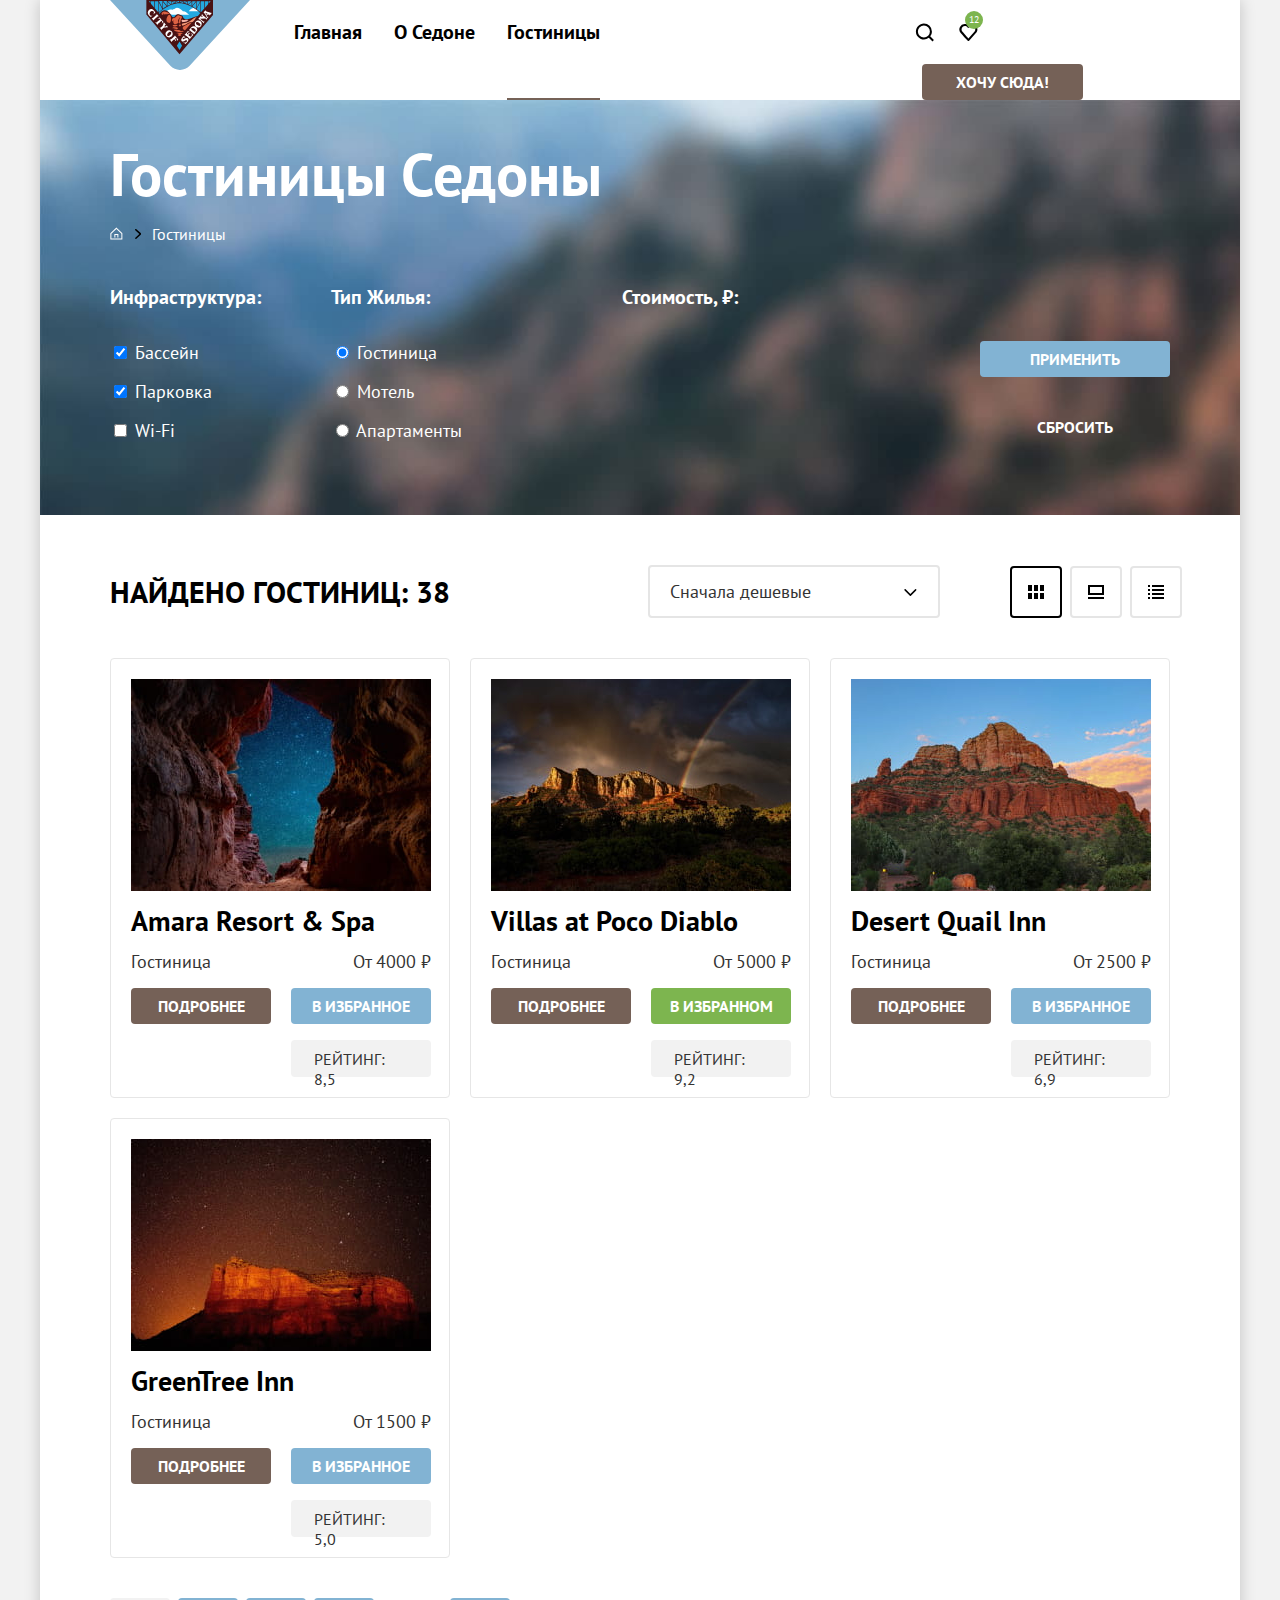
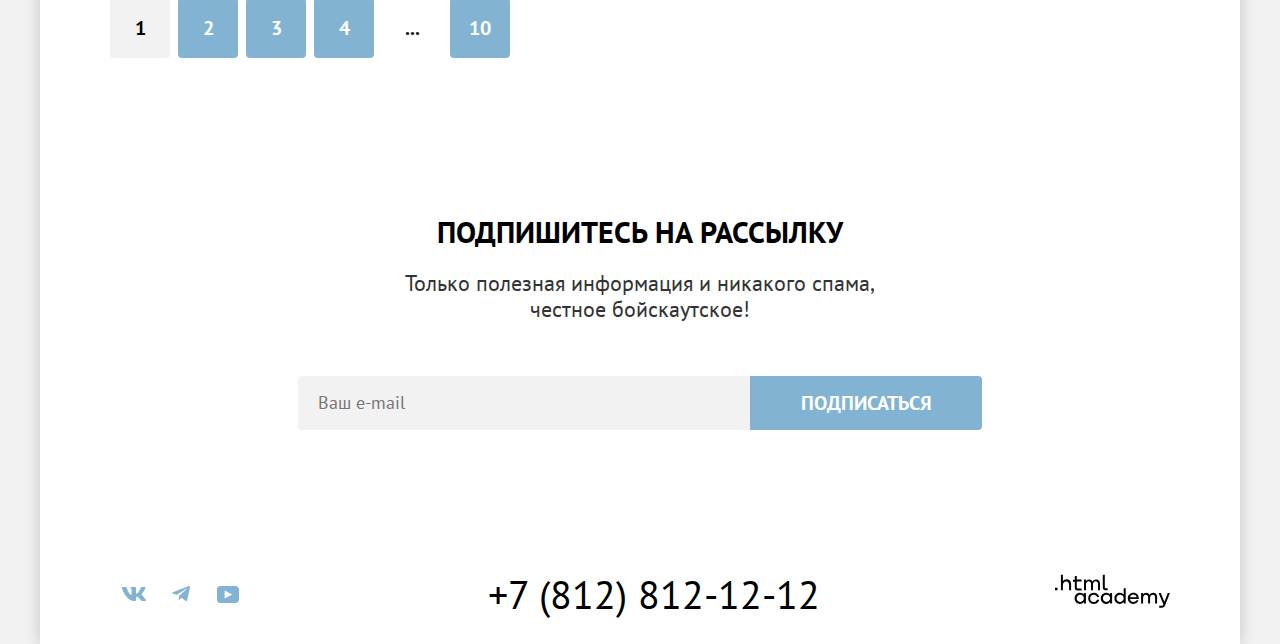
==== commit 12472f36: "Исправляет ошибки декоративных элементов" ====
--- a/catalog.html
+++ b/catalog.html
@@ -50,6 +50,7 @@
             <ul class="breadcrumbs">
               <li class="breadcrumbs-item">
                 <a class="breadcrumbs-link" href="index.html">
+                  <svg class="breadcrumbs-icon" aria-hidden="true" focusable="false" xmlns="http://www.w3.org/2000/svg" width="13" height="13" fill="none" viewBox="0 0 13 13"><path d="m6.37.5-6 5.8v6.2h12V6.3l-6-5.8Zm5 11h-10V6.7l5-4.8 5 4.8v4.8Z"/><path d="M4.37 10.5h1V8h2v2.5h1V7h-4v3.5Z"/></svg>
                   <span class="visually-hidden">Главная страница</span>
                 </a>
               </li>
@@ -112,7 +113,7 @@
                 <legend class="filter-group-title">Стоимость, ₽:</legend>
               </fieldset>
               <div class="filter-btns">
-                <button class="submit-btn btn" type="submit">Применить</button>
+                <button class="submit-btn btn btn--light" type="submit">Применить</button>
                 <button class="reset-btn btn" type="reset">Сбросить</button>
               </div>
             </form>
@@ -141,7 +142,7 @@
               </a>
             </li>
             <li class="catalog-view-item">
-              <a class="catalog-view-link catalog-view-link-card-list">
+              <a class="catalog-view-link catalog-view-link-list">
                 <span class="visually-hidden">Показать список</span>
               </a>
             </li>
@@ -152,8 +153,10 @@
         <ul class="catalog-list">
           <li class="catalog-card card">
             <a class="card-link" href="#">
+              <img class="card-img" src="images/content/amara-hotel.jpg" width="300" height="212" alt="Amara">
+            </a>
+            <a class="card-link" href="#">
               <h3 class="card-title">Amara Resort & Spa</h3>
-              <img class="card-img" src="images/content/amara-hotel.jpg" width="300" height="212" alt="Amara">
             </a>
 
             <p class="card-description">
@@ -162,7 +165,7 @@
             </p>
 
             <a class="card-btn-info btn" href="#">Подробнее</a>
-            <a class="card-btn-favorite btn" href="#">В избранное</a>
+            <a class="card-btn-favorite btn btn--light" href="#">В избранное</a>
 
             <p class="card-star star star-four">
               <span class="visually-hidden">4 звезды</span>
@@ -171,8 +174,10 @@
           </li>
           <li class="catalog-card card">
             <a class="card-link" href="#">
+              <img class="card-img" src="images/content/villas-hotel.jpg" width="300" height="212" alt="Villas">
+            </a>
+            <a class="card-link" href="#">
               <h3 class="card-title">Villas at Poco Diablo</h3>
-              <img class="card-img" src="images/content/villas-hotel.jpg" width="300" height="212" alt="Villas">
             </a>
 
             <p class="card-description">
@@ -181,7 +186,7 @@
             </p>
 
             <a class="card-btn-info btn" href="#">Подробнее</a>
-            <a class="card-btn-favorite card-btn-chosen btn" href="#">В избранном</a>
+            <a class="card-btn-favorite card-btn-chosen btn btn--chosen" href="#">В избранном</a>
 
             <p class="card-star star star-four">
               <span class="visually-hidden">4 звезды</span>
@@ -190,8 +195,10 @@
           </li>
           <li class="catalog-card card">
             <a class="card-link" href="#">
+              <img class="card-img" src="images/content/desert-hotel.jpg" width="300" height="212" alt="Desert">
+            </a>
+            <a class="card-link" href="#">
               <h3 class="card-title">Desert Quail Inn</h3>
-              <img class="card-img" src="images/content/desert-hotel.jpg" width="300" height="212" alt="Desert">
             </a>
 
             <p class="card-description">
@@ -200,7 +207,7 @@
             </p>
 
             <a class="card-btn-info btn" href="#">Подробнее</a>
-            <a class="card-btn-favorite btn" href="#">В избранное</a>
+            <a class="card-btn-favorite btn btn--light" href="#">В избранное</a>
 
             <p class="card-star star star-three">
               <span class="visually-hidden">3 звезды</span>
@@ -209,8 +216,10 @@
           </li>
           <li class="catalog-card card">
             <a class="card-link" href="#">
+              <img class="card-img" src="images/content/greentree-hotel.jpg" width="300" height="212" alt="Amara">
+            </a>
+            <a class="card-link" href="#">
               <h3 class="card-title">GreenTree Inn</h3>
-              <img class="card-img" src="images/content/greentree-hotel.jpg" width="300" height="212" alt="Amara">
             </a>
 
             <p class="card-description">
@@ -219,7 +228,7 @@
             </p>
 
             <a class="card-btn-info btn" href="#">Подробнее</a>
-            <a class="card-btn-favorite btn" href="#">В избранное</a>
+            <a class="card-btn-favorite btn btn--light" href="#">В избранное</a>
 
             <p class="card-star star star-two">
               <span class="visually-hidden">2 звезды</span>
@@ -245,7 +254,7 @@
             <a class="pagination-link pagination-link-more">...</a>
           </li>
           <li class="pagination-item">
-            <a class="pagination-link pagination-link-doble">10</a>
+            <a class="pagination-link">10</a>
           </li>
         </ul>
 
@@ -261,7 +270,7 @@
               <input class="subscription-input subscription-input-inner" type="email" name="email"
                 placeholder="Ваш e-mail">
             </label>
-            <button class="subscription-btn btn" type="submit">Подписаться</button>
+            <button class="subscription-btn btn btn--light" type="submit">Подписаться</button>
         </div>
         </form>
       </section>
@@ -271,16 +280,19 @@
         <ul class="social-list">
           <li class="social-item">
             <a class="social-link social-link-vk" href="https://vk.com/htmlacademy">
+              <svg class="social-icon" aria-hidden="true" focusable="false" xmlns="http://www.w3.org/2000/svg" width="24" height="14" fill="none" viewBox="0 0 24 14"><path fill-rule="evenodd" d="M23.45.948c.166-.546 0-.948-.795-.948H20.03c-.668 0-.976.347-1.143.73 0 0-1.335 3.196-3.226 5.272-.612.602-.89.793-1.224.793-.167 0-.418-.191-.418-.738V.948c0-.656-.184-.948-.74-.948H9.151c-.417 0-.668.304-.668.593 0 .621.946.765 1.043 2.513v3.798c0 .833-.153.984-.487.984-.89 0-3.055-3.211-4.34-6.885C4.45.288 4.198 0 3.527 0H.9C.15 0 0 .347 0 .73c0 .682.89 4.07 4.145 8.551C6.315 12.341 9.37 14 12.153 14c1.669 0 1.875-.368 1.875-1.003v-2.313c0-.737.158-.884.687-.884.39 0 1.057.192 2.615 1.667C19.11 13.216 19.403 14 20.405 14h2.625c.75 0 1.126-.368.91-1.096-.238-.724-1.088-1.775-2.215-3.022-.612-.71-1.53-1.475-1.809-1.858-.389-.491-.278-.71 0-1.147 0 0 3.2-4.426 3.533-5.929h.001Z" clip-rule="evenodd"/></svg>
               <span class="visually-hidden">В Контакте</span>
             </a>
           </li>
           <li class="social-item">
             <a class="social-link social-link-tg" href="https://t.me/htmlacademy">
+              <svg class="social-icon" aria-hidden="true" focusable="false" xmlns="http://www.w3.org/2000/svg" width="18" height="16" fill="none" viewBox="0 0 18 16"><path d="M16.785.1.84 6.247C-.248 6.685-.24 7.292.64 7.563L4.735 8.84l9.472-5.976c.448-.273.857-.126.52.172L7.053 9.962H7.05h.002l-.283 4.22c.414 0 .597-.19.829-.413l1.988-1.934 4.136 3.055c.762.42 1.31.204 1.5-.706L17.938 1.39c.278-1.114-.425-1.619-1.153-1.29Z"/></svg>
               <span class="visually-hidden">Telegram</span>
             </a>
           </li>
           <li class="social-item">
             <a class="social-link social-link-yt" href="https://www.youtube.com/user/htmlacademyru">
+              <svg class="social-icon" aria-hidden="true" focusable="false" xmlns="http://www.w3.org/2000/svg" width="22" height="17" fill="none" viewBox="0 0 22 17"><path d="M18.6 0H3.18C1.31 0 0 1.6 0 3.4v10.1C0 15.4 1.31 17 3.17 17h15.66c1.64 0 3.17-1.6 3.17-3.4V3.4C21.78 1.6 20.47 0 18.6 0ZM7.67 12.54V4.46L15 8.5l-7.33 4.04Z"/></svg>
               <span class="visually-hidden">YouTube</span>
             </a>
           </li>
@@ -289,6 +301,7 @@
         <a class="contact" href="tel:+78128121212">+7 (812) 812-12-12</a>
 
         <a class="copyright" href="https://htmlacademy.ru/">
+          <svg class="copyright-icon" aria-hidden="true" focusable="false" xmlns="http://www.w3.org/2000/svg" width="115" height="34" fill="none" viewBox="0 0 115 34"><path d="M0 13.72v2.6h2.5v-2.6H0ZM11.6 5.32c-1.6 0-2.8.7-3.6 1.7h-.1V.82h-2v15.5h2v-5.3c0-2.1 1.3-3.6 3.3-3.6 1.8 0 2.9 1.4 2.9 3.2v5.7h2v-6.1c.1-3-1.8-4.9-4.5-4.9ZM26.6 5.62h-4.8v-3.7h-2v3.8h-1.9v2h1.9v6c0 1.7 1 2.7 2.7 2.7h4.1v-2h-3.7c-.7 0-1.1-.4-1.1-1.1v-5.7h4.8v-2ZM41.1 5.42c-1.6 0-2.9.8-3.5 2.1h-.1c-.6-1.2-1.8-2.1-3.4-2.1-1.4 0-2.5.8-3.1 1.8h-.1v-1.6H29v10.6h2v-5.4c0-2 1-3.5 2.6-3.5 1.5 0 2.4 1 2.4 2.6v6.3h2v-5.6c0-2.4 1.4-3.3 2.6-3.3 1.5 0 2.4 1 2.4 2.6v6.3h2v-6.5c.1-2.5-1.4-4.3-3.9-4.3ZM47.8 13.52c0 1.7 1 2.7 2.8 2.7h2v-2h-1.7c-.7 0-1.1-.4-1.1-1.1V.82h-2v12.7ZM28.9 20.52c-.9-1.1-2.2-1.8-3.9-1.8-3.1 0-5.4 2.3-5.4 5.6s2.3 5.6 5.4 5.6c1.8 0 3-.8 3.8-1.9h.1v1.6h2v-10.6h-2v1.5Zm-3.6 7.4c-2.2 0-3.6-1.6-3.6-3.6s1.4-3.6 3.6-3.6 3.6 1.6 3.6 3.6c0 1.9-1.4 3.6-3.6 3.6ZM44.2 22.82c-.5-2.4-2.6-4.1-5.4-4.1a5.4 5.4 0 0 0-5.6 5.6c0 3.1 2.2 5.6 5.6 5.6 2.8 0 4.9-1.8 5.4-4.2h-2.1a3.4 3.4 0 0 1-3.3 2.3c-2.2 0-3.6-1.6-3.6-3.6s1.4-3.6 3.6-3.6c1.6 0 2.8 1 3.3 2.2h2.1v-.2ZM55.1 20.52c-.9-1.1-2.2-1.8-3.9-1.8-3.1 0-5.4 2.3-5.4 5.6s2.3 5.6 5.4 5.6c1.8 0 3-.8 3.8-1.9h.1v1.6h2v-10.6h-2v1.5Zm-3.6 7.4c-2.2 0-3.6-1.6-3.6-3.6s1.4-3.6 3.6-3.6 3.6 1.6 3.6 3.6c0 1.9-1.5 3.6-3.6 3.6ZM68.7 20.62c-.9-1.1-2.2-1.9-3.9-1.9-3.1 0-5.4 2.3-5.4 5.6s2.2 5.6 5.4 5.6c1.7 0 3-.8 3.8-1.8h.1v1.5h2v-15.4h-2v6.4Zm-3.6 7.3c-2.2 0-3.6-1.6-3.6-3.6s1.4-3.6 3.6-3.6 3.6 1.6 3.6 3.6c-.1 2-1.5 3.6-3.6 3.6ZM78.3 18.72c-3.3 0-5.5 2.5-5.5 5.6 0 3 2.1 5.6 5.5 5.6 2.5 0 4.5-1.3 5.2-3.6h-2.1c-.5 1-1.6 1.6-3 1.6-1.9 0-3.3-1.3-3.4-2.9h8.8c.2-3.6-2-6.3-5.5-6.3Zm0 1.9c1.7 0 3 1 3.3 2.6h-6.5c.3-1.5 1.5-2.6 3.2-2.6ZM98.2 18.72c-1.6 0-2.9.8-3.6 2h-.1c-.6-1.2-1.8-2-3.4-2-1.4 0-2.5.7-3.1 1.8v-1.5h-1.9v10.6h2v-5.4c0-2 1-3.4 2.6-3.5 1.5 0 2.4 1 2.4 2.6v6.3h2v-5.6c0-2.4 1.4-3.3 2.6-3.3 1.5 0 2.4 1 2.4 2.6v6.3h2v-6.5c.1-2.6-1.4-4.4-3.9-4.4ZM109.4 27.82l-3.6-8.9h-2.2l4.8 11.6c-.3.9-.7 1.2-1.7 1.2h-2.5v2h2.5c1.8 0 2.8-.8 3.5-2.6l4.7-12.2h-2.1l-3.4 8.9Z"/></svg>
           <span class="visually-hidden">HTML Academy</span>
         </a>
       </div>
--- a/styles/style.css
+++ b/styles/style.css
@@ -94,8 +94,14 @@
   display: block;
 }
 
+.navigation-item {
+  position: relative;
+}
+
+
+
 .navigation-user {
-  width: 320px;
+  width: 268px;
   margin: 0;
   margin-left: auto;
   padding: 0;
@@ -110,6 +116,29 @@
 
 .navigation-user .navigation-item {
   align-self: center;
+}
+
+.navigation-user .navigation-item:nth-child(1) .navigation-link {
+  background-image: url(../images/icons/icons-search.svg);
+  background-repeat: no-repeat;
+  background-position: center;
+}
+
+.navigation-user .navigation-item:nth-child(2) .navigation-link {
+  background-image: url(../images/icons/icons-heart.svg);
+  background-repeat: no-repeat;
+  background-position: center;
+  position: relative;
+}
+
+.navigation-link-current::before {
+  position: absolute;
+  bottom: 0;
+  height: 2px;
+  left: 16px;
+  right: 16px;
+  background-color: #756257;
+  content: "";
 }
 
 .navigation-link-counter {
@@ -118,6 +147,12 @@
   line-height: 10px;
   color: #ffffff;
   background-color: #7DB54F;
+  border-radius: 50%;
+  padding: 4px;
+  font-weight: 400;
+  position: absolute;
+  top: 11px;
+  left: 19px;
 }
 
 .btn {
@@ -128,7 +163,69 @@
   text-decoration: none;
   font-family: inherit;
   padding: 8px 50px;
+  border: none;
   border-radius: 4px;
+  cursor: pointer;
+  display: inline-block;
+}
+
+.btn:hover,
+.btn:focus {
+  background-color: #615048;
+  outline: none;
+}
+
+.btn:active {
+  background-color: #756157;
+  color: rgba(255, 255, 255, 0.30);
+}
+
+.btn--light:hover,
+.btn--light:focus {
+  background-color: #68A2CA;
+  outline: none;
+}
+
+.btn--light:active {
+  background-color: #82B3D3;
+  color: rgba(255, 255, 255, 0.30);
+}
+
+.btn--chosen:hover,
+.btn--chosen:focus {
+  background-color: #6C9E42;
+  outline: none;
+}
+
+.btn--chosen:active {
+  background-color: #7DB54F;
+  color: rgba(255, 255, 255, 0.30);
+}
+
+.reset-btn:hover {
+  color: rgba(255, 255, 255, 0.60);
+  background-color: transparent;
+}
+
+.reset-btn:focus {
+  border-radius: 4px;
+  outline: 3px solid #83B3D3;
+  background-color: transparent;
+}
+
+.reset-btn:focus:not(:focus-visible) {
+  outline: none;
+}
+
+.reset-btn:focus-visible {
+  outline: 3px solid #83B3D3;
+}
+
+
+.reset-btn:active {
+  color: rgba(255, 255, 255, 0.30);
+  background-color: transparent;
+  border: none;
 }
 
 .navigation-btn {
@@ -136,6 +233,8 @@
   font-weight: 700;
   line-height: 20px;
   text-decoration: none;
+  margin-left: 20px;
+  padding: 8px 34px;
 }
 
 /*Promo*/
@@ -216,6 +315,7 @@
   text-transform: uppercase;
   color: #000000;
   margin: 0;
+  margin-bottom: 30px;
 }
 
 .advantages-img {
@@ -239,6 +339,7 @@
 .advantages-item--regular {
   padding: 103px 85px;
   box-sizing: border-box;
+  flex-grow: 1;
 }
 
 .advantages-item--regular:nth-child(odd) {
@@ -260,8 +361,35 @@
 
 .popular-advantages-item {
   width: 400px;
-  padding: 128px 85px;
+  padding: 80px 85px;
   box-sizing: border-box;
+}
+
+.popular-advantages-item .advantages-title {
+  padding-top: 105px;
+}
+
+.popular-advantages-item .advantages-description {
+  margin: 0;
+  padding: 0;
+}
+
+.popular-advantages-item:nth-child(1) {
+  background-image: url(../images/icons/icon-house.svg);
+  background-repeat: no-repeat;
+  background-position: center 80px;
+}
+
+.popular-advantages-item:nth-child(2) {
+  background-image: url(../images/icons/icon-food.svg);
+  background-repeat: no-repeat;
+  background-position: center 80px;
+}
+
+.popular-advantages-item:nth-child(3) {
+  background-image: url(../images/icons/icon-souvenir.svg);
+  background-repeat: no-repeat;
+  background-position: center 80px;
 }
 
 .popular-advantages-item:nth-child(odd) {
@@ -279,6 +407,12 @@
 
 .search-section-description {
   margin-bottom: 54px;
+}
+
+.search-btn {
+  font-size: 20px;
+  font-weight: 700;
+  line-height: 36px;
 }
 
 
@@ -358,6 +492,31 @@
   min-width: 47px;
   min-height: 40px;
   display: block;
+  position: relative;
+}
+
+.social-icon {
+  position: absolute;
+  top: 0;
+  right: 0;
+  bottom: 0;
+  left: 0;
+  margin: auto;
+  fill: #83B3D3;
+}
+
+.social-icon:hover {
+  fill: #68A2CA;
+}
+
+.social-icon:focus {
+  fill: #68A2CA;
+  outline: none;
+}
+
+.social-icon:active {
+  fill: #68A2CA;
+  fill-opacity: 0.3;
 }
 
 .page-footer a {
@@ -371,10 +530,41 @@
   text-transform: uppercase;
 }
 
+.contact:hover {
+  color: #756157;
+}
+
+.contact:focus {
+  color: #756157;
+  outline: none;
+}
+
+.contact:active {
+ color: rgba(117, 97, 87, 0.30);
+}
+
 .copyright {
   display: block;
   min-width: 115px;
   min-height: 33px;
+}
+
+.copyright-icon {
+  fill: #000000;
+}
+
+.copyright-icon:hover {
+  fill: #756157;
+}
+
+.copyright-icon:focus {
+  fill: #756157;
+  outline: none;
+}
+
+.copyright-icon:active {
+  fill: #756157;
+  fill-opacity: 0.3;
 }
 
 /*Catalog*/
@@ -414,6 +604,21 @@
   padding: 0;
   display: flex;
   margin-bottom: 40px;
+  position: relative;
+}
+
+.breadcrumbs-item::after {
+  background-image: url(../images/icons/icons-arrow-right.svg);
+  position: absolute;
+  content: "";
+  width: 6px;
+  height: 10px;
+  left: 25px;
+  top: 5px;
+}
+
+.breadcrumbs-item:last-child::after {
+  content: none;
 }
 
 .breadcrumbs-link {
@@ -427,6 +632,36 @@
   margin-right: 29px;
 }
 
+.breadcrumbs-link:hover {
+  color: rgba(255, 255, 255, 0.60);
+}
+
+.breadcrumbs-link:focus {
+  color: #fffff;
+  outline: none;
+}
+
+.breadcrumbs-link:active {
+  color: rgba(255, 255, 255, 0.30);
+}
+
+.breadcrumbs-icon {
+  fill: #ffffff;
+}
+
+.breadcrumbs-icon:hover {
+  fill: rgba(255, 255, 255, 0.60);
+}
+
+.breadcrumbs-icon:focus {
+  color: #fffff;
+  outline: none;
+}
+
+.breadcrumbs-icon:active {
+  color: rgba(255, 255, 255, 0.30);
+}
+
 .filter-form {
   display: flex;
 }
@@ -489,12 +724,22 @@
   margin-top: 56px;
   margin-bottom: 32px;
   border: none;
+  font-family: "PT Sans", sans-serif;
+  font-size: 16px;
+  font-weight: 700;
+  line-height: 20px;
+  text-transform: uppercase;
 }
 
 .reset-btn {
+  font-family: "PT Sans", sans-serif;
   background-color: transparent;
   display: block;
   border: none;
+  font-size: 16px;
+  font-weight: 700;
+  line-height: 20px;
+  text-transform: uppercase;
 }
 
 .catalog-sort {
@@ -520,6 +765,19 @@
   padding: 14px 20px;
   border: 2px solid #E5E5E5;
   border-radius: 4px;
+  appearance: none;
+  cursor: pointer;
+  background-image: url(../images/icons/icons-arrow-down.svg);
+  background-repeat: no-repeat;
+  background-position: 250px;
+}
+
+.catalog-select-control:hover {
+  outline: 2px solid #68A2CA;
+}
+
+.catalog-select-control:focus {
+  outline: 2px solid #68A2CA;
 }
 
 .catalog-view {
@@ -545,19 +803,74 @@
   min-height: 48px;
   border-radius: 4px;
   border: 2px solid #E5E5E5;
+  cursor: pointer;
+}
+
+.catalog-view-link-card {
+  background-image: url(../images/icons/variant-card.svg);
+  background-repeat: no-repeat;
+  background-position: center;
+}
+
+.catalog-view-link-slide {
+  background-image: url(../images/icons/variant-slideshow.svg);
+  background-repeat: no-repeat;
+  background-position: center;
+}
+
+.catalog-view-link-list {
+  background-image: url(../images/icons/variant-list.svg);
+  background-repeat: no-repeat;
+  background-position: center;
 }
 
 .catalog-view-link-active {
   border-color: #000000;
 }
 
+.catalog-view-link:hover {
+  border-color: #000000;
+}
+
+.catalog-view-link:focus {
+  outline: #68A2CA;
+}
+
+.catalog-view-link:focus:not(:focus-visible) {
+  outline: none;
+}
+
+.catalog-view-link:focus-visible {
+  outline: 2px solid #68A2CA;
+}
+
+.catalog-view-link:active {
+  border-color: #000000;
+}
+
 .catalog-list {
   list-style-type: none;
   margin: 0;
   padding: 0;
+  display: grid;
+  grid-template-columns: repeat(3, 340px);
+  gap: 20px;
+  margin-bottom: 40px;
 }
 
 /*Card*/
+.card {
+  border-radius: 4px;
+  border: 1px solid #E6E6E6;
+  padding: 20px;
+  display: grid;
+  grid-template-columns: 140px 140px;
+  grid-template-rows: auto auto auto 36px 37px;
+  row-gap: 16px;
+  column-gap: 20px;
+  align-content: start;
+
+}
 
 .card-link {
   text-decoration: none;
@@ -565,6 +878,35 @@
   font-size: 24px;
   font-weight: 700;
   line-height: 28px;
+  grid-column: 1/-1;
+}
+
+.card-img {
+  display: block;
+  object-fit: contain;
+}
+
+.card-title {
+  margin: 0;
+  padding: 0;
+}
+
+.card-description {
+  margin: 0;
+  padding: 0;
+  grid-column: 1/-1;
+  display: flex;
+  justify-content: space-between;
+}
+
+.card .btn {
+  font-family: "PT Sans";
+  font-size: 16px;
+  font-weight: 700;
+  line-height: 20px;
+  display: block;
+  padding: 0;
+  padding-top: 8px;
 }
 
 .card-btn-favorite {
@@ -581,6 +923,9 @@
   line-height: 20px;
   text-transform: uppercase;
   background-color: #F2F2F2;
+  padding: 9px 22px 8px 23px;
+  margin: 0;
+  border-radius: 4px;
 }
 
 /*Pagination*/
@@ -590,7 +935,6 @@
   margin: 0;
   padding: 0;
   display: flex;
-  margin-top: 40px;
   margin-bottom: 60px;
 }
 
@@ -611,26 +955,49 @@
   width: 60px;
   height: 60px;
   border-radius: 4px;
-  padding: 11px 23px;
-}
-
-
-
-.pagination-link-current {
-  color: #000000;
-  background-color: #F2F2F2;
-  padding: 12px 26px;
+  text-align: center;
+  padding-top: 12px;
+  cursor: pointer;
 }
 
 .pagination-link-more {
   color: #000000;
   background-color: transparent;
-  padding: 16px 21px;
-}
-
-.pagination-link-doble {
-  padding: 12px 19px;
-}
+}
+
+.pagination-link:hover {
+  border: 1px solid #82B3D3;
+  background-color: #68A2CA;
+}
+
+.pagination-link:focus {
+  outline: 1px solid #82B3D3;
+  background-color: #68A2CA;
+}
+
+.pagination-link:active {
+  background-color: #82B3D3;
+  color: rgba(255, 255, 255, 0.30);
+}
+
+.pagination-link-current,
+.pagination-link-current:hover,
+.pagination-link-current:focus,
+.pagination-link-current:active {
+  color: #000000;
+  background-color: #F2F2F2;
+  border: none;
+  outline: none;
+}
+
+.pagination-link-more:hover,
+.pagination-link-more:focus,
+.pagination-link-more:active {
+  border: none;
+  background-color: #ffffff;
+  outline: none;
+}
+
 
 /*Subscription Special*/
 
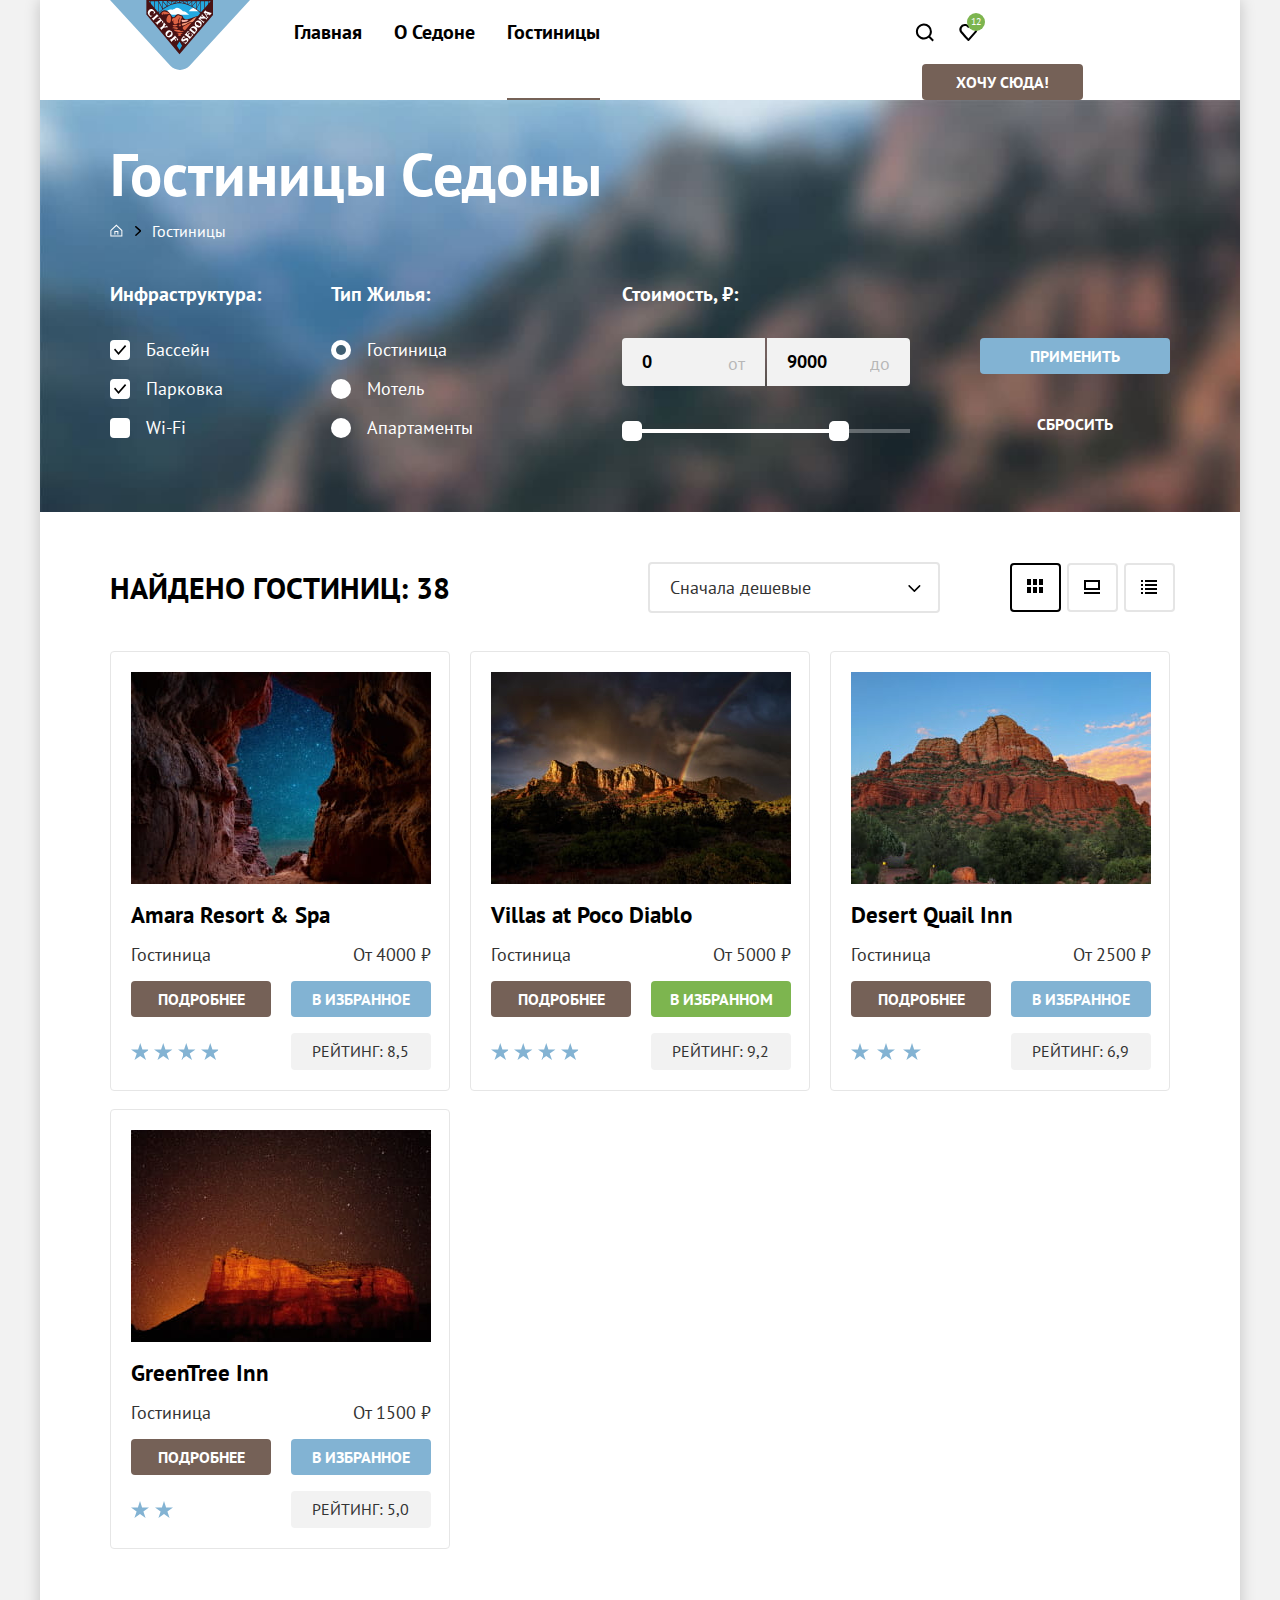
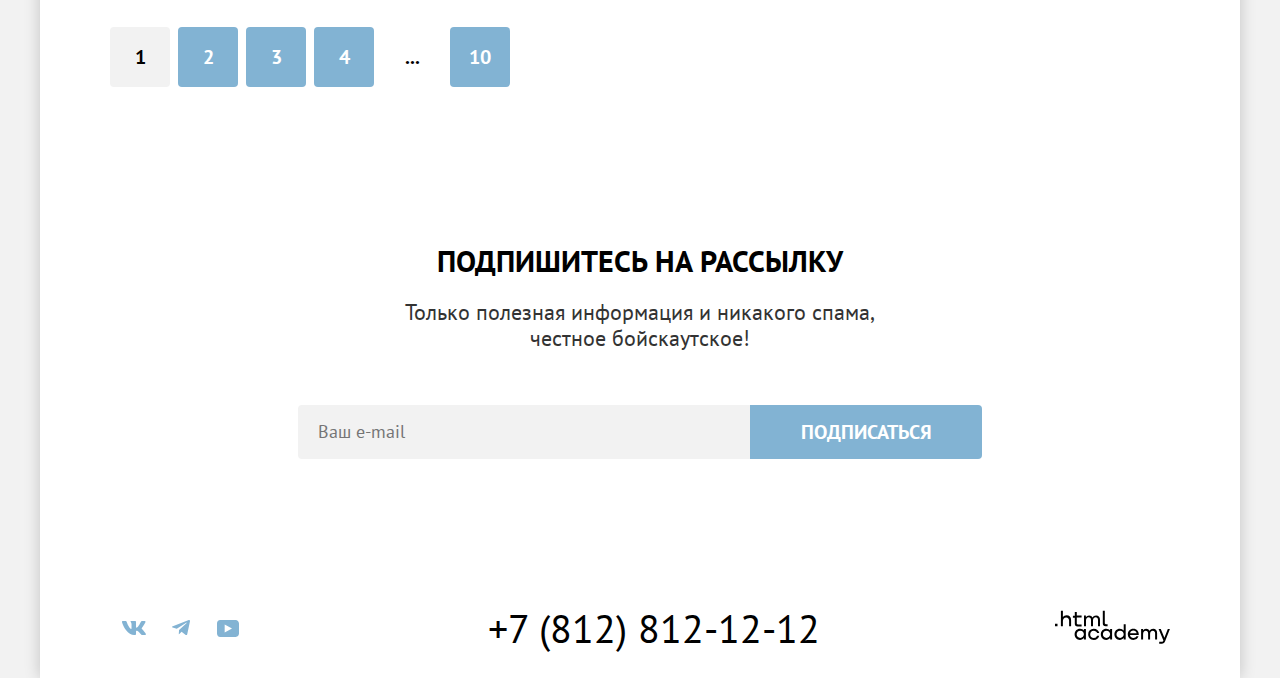
==== commit 91c93a5b: "Добавляет Фавиконку" ====
--- a/catalog.html
+++ b/catalog.html
@@ -4,6 +4,7 @@
   <head>
     <meta charset="utf-8">
     <title>Каталог гостиниц Седона</title>
+    <link rel="icon" type="image/png" sizes="32x32" href="images/favicon.png">
     <link rel="stylesheet" href="styles/style.css">
   </head>
 
@@ -50,7 +51,10 @@
             <ul class="breadcrumbs">
               <li class="breadcrumbs-item">
                 <a class="breadcrumbs-link" href="index.html">
-                  <svg class="breadcrumbs-icon" aria-hidden="true" focusable="false" xmlns="http://www.w3.org/2000/svg" width="13" height="13" fill="none" viewBox="0 0 13 13"><path d="m6.37.5-6 5.8v6.2h12V6.3l-6-5.8Zm5 11h-10V6.7l5-4.8 5 4.8v4.8Z"/><path d="M4.37 10.5h1V8h2v2.5h1V7h-4v3.5Z"/></svg>
+                  <svg class="breadcrumbs-icon" aria-hidden="true" focusable="false" xmlns="http://www.w3.org/2000/svg"
+                    width="13" height="13" fill="none" viewBox="0 0 13 13">
+                    <path d="m6.37.5-6 5.8v6.2h12V6.3l-6-5.8Zm5 11h-10V6.7l5-4.8 5 4.8v4.8Z" />
+                    <path d="M4.37 10.5h1V8h2v2.5h1V7h-4v3.5Z" /></svg>
                   <span class="visually-hidden">Главная страница</span>
                 </a>
               </li>
@@ -68,20 +72,23 @@
                 <ul class="filter-list">
                   <li class="filter-item">
                     <label class="control">
-                      <input class="control-input" type="checkbox" name="pool" checked>
-                      Бассейн
-                    </label>
-                  </li>
-                  <li class="filter-item">
-                    <label class="control">
-                      <input class="control-input" type="checkbox" name="parking" checked>
-                      Парковка
-                    </label>
-                  </li>
-                  <li class="filter-item">
-                    <label class="control">
-                      <input class="control-input" type="checkbox" name="wi-fi">
-                      Wi-Fi
+                      <input class="visually-hidden control-input" type="checkbox" name="pool" checked>
+                      <span class="control-mark"></span>
+                      <span class="control-lable">Бассейн</span>
+                    </label>
+                  </li>
+                  <li class="filter-item">
+                    <label class="control">
+                      <input class="visually-hidden control-input" type="checkbox" name="parking" checked>
+                      <span class="control-mark"></span>
+                      <span class="control-lable">Парковка</span>
+                    </label>
+                  </li>
+                  <li class="filter-item">
+                    <label class="control">
+                      <input class="visually-hidden control-input" type="checkbox" name="wi-fi">
+                      <span class="control-mark"></span>
+                      <span class="control-lable">Wi-Fi</span>
                     </label>
                   </li>
                 </ul>
@@ -91,26 +98,53 @@
                 <ul class="filter-list">
                   <li class="filter-item">
                     <label class="control">
-                      <input class="control-input" type="radio" name="hotel-group" value="hotel" checked>
-                      Гостиница
-                    </label>
-                  </li>
-                  <li class="filter-item">
-                    <label class="control">
-                      <input class="control-input" type="radio" name="hotel-group" value="motel">
-                      Мотель
-                    </label>
-                  </li>
-                  <li class="filter-item">
-                    <label class="control">
-                      <input class="control-input" type="radio" name="hotel-group" value="apartments">
-                      Апартаменты
+                      <input class="visually-hidden control-input" type="radio" name="hotel-group" value="hotel"
+                        checked>
+                      <span class="control-mark"></span>
+                      <span class="control-lable">Гостиница</span>
+                    </label>
+                  </li>
+                  <li class="filter-item">
+                    <label class="control">
+                      <input class="visually-hidden control-input" type="radio" name="hotel-group" value="motel">
+                      <span class="control-mark"></span>
+                      <span class="control-lable">Мотель</span>
+                    </label>
+                  </li>
+                  <li class="filter-item">
+                    <label class="control">
+                      <input class="visually-hidden control-input" type="radio" name="hotel-group" value="apartments">
+                      <span class="control-mark"></span>
+                      <span class="control-lable">Апартаменты</span>
                     </label>
                   </li>
                 </ul>
               </fieldset>
               <fieldset class="filter-group filter-price">
                 <legend class="filter-group-title">Стоимость, ₽:</legend>
+                <div class="range">
+                  <div class="range-wrapper-inputs">
+                    <label class="range-label">
+                      <input class="range-input range-input-min" type="number" value="0" name="min-price">
+                      <span class="range-title range-title-min">от</span>
+                    </label>
+                    <label class="range-label">
+                      <input class="range-input range-input-max" type="number" value="9000" name="max-price">
+                      <span class="range-title range-title-max">до</span>
+                    </label>
+                  </div>
+
+                  <div class="range-scale">
+                    <div class="range-bar" style="left: 0px; width: 226px;">
+                      <button class="range-toggle toggle-min" type="button">
+                        <span class="visually-hidden">Изменить минимальную цену</span>
+                      </button>
+                      <button class="range-toggle toggle-max" type="button">
+                        <span class="visually-hidden">Изменить максимальную цену</span>
+                      </button>
+                    </div>
+                  </div>
+                </div>
               </fieldset>
               <div class="filter-btns">
                 <button class="submit-btn btn btn--light" type="submit">Применить</button>
@@ -132,17 +166,17 @@
 
           <ul class="catalog-view">
             <li class="catalog-view-item">
-              <a class="catalog-view-link catalog-view-link-active catalog-view-link-card">
+              <a class="catalog-view-link catalog-view-link-active catalog-view-link-card" href="#">
                 <span class="visually-hidden">Показать карточки</span>
               </a>
             </li>
             <li class="catalog-view-item">
-              <a class="catalog-view-link catalog-view-link-slide">
+              <a class="catalog-view-link catalog-view-link-slide" href="#">
                 <span class="visually-hidden">Показать слайд</span>
               </a>
             </li>
             <li class="catalog-view-item">
-              <a class="catalog-view-link catalog-view-link-list">
+              <a class="catalog-view-link catalog-view-link-list" href="#">
                 <span class="visually-hidden">Показать список</span>
               </a>
             </li>
@@ -239,22 +273,22 @@
 
         <ul class="pagination">
           <li class="pagination-item">
-            <a class="pagination-link pagination-link-current">1</a>
-          </li>
-          <li class="pagination-item">
-            <a class="pagination-link">2</a>
-          </li>
-          <li class="pagination-item">
-            <a class="pagination-link">3</a>
-          </li>
-          <li class="pagination-item">
-            <a class="pagination-link">4</a>
-          </li>
-          <li class="pagination-item">
-            <a class="pagination-link pagination-link-more">...</a>
-          </li>
-          <li class="pagination-item">
-            <a class="pagination-link">10</a>
+            <a class="pagination-link pagination-link-current" href="#">1</a>
+          </li>
+          <li class="pagination-item">
+            <a class="pagination-link" href="#">2</a>
+          </li>
+          <li class="pagination-item">
+            <a class="pagination-link" href="#">3</a>
+          </li>
+          <li class="pagination-item">
+            <a class="pagination-link" href="#">4</a>
+          </li>
+          <li class="pagination-item">
+            <a class="pagination-link pagination-link-more" href="#">...</a>
+          </li>
+          <li class="pagination-item">
+            <a class="pagination-link" href="#">10</a>
           </li>
         </ul>
 
@@ -271,8 +305,9 @@
                 placeholder="Ваш e-mail">
             </label>
             <button class="subscription-btn btn btn--light" type="submit">Подписаться</button>
+
+          </form>
         </div>
-        </form>
       </section>
     </main>
     <footer class="page-footer" data-test="footer">
@@ -280,19 +315,31 @@
         <ul class="social-list">
           <li class="social-item">
             <a class="social-link social-link-vk" href="https://vk.com/htmlacademy">
-              <svg class="social-icon" aria-hidden="true" focusable="false" xmlns="http://www.w3.org/2000/svg" width="24" height="14" fill="none" viewBox="0 0 24 14"><path fill-rule="evenodd" d="M23.45.948c.166-.546 0-.948-.795-.948H20.03c-.668 0-.976.347-1.143.73 0 0-1.335 3.196-3.226 5.272-.612.602-.89.793-1.224.793-.167 0-.418-.191-.418-.738V.948c0-.656-.184-.948-.74-.948H9.151c-.417 0-.668.304-.668.593 0 .621.946.765 1.043 2.513v3.798c0 .833-.153.984-.487.984-.89 0-3.055-3.211-4.34-6.885C4.45.288 4.198 0 3.527 0H.9C.15 0 0 .347 0 .73c0 .682.89 4.07 4.145 8.551C6.315 12.341 9.37 14 12.153 14c1.669 0 1.875-.368 1.875-1.003v-2.313c0-.737.158-.884.687-.884.39 0 1.057.192 2.615 1.667C19.11 13.216 19.403 14 20.405 14h2.625c.75 0 1.126-.368.91-1.096-.238-.724-1.088-1.775-2.215-3.022-.612-.71-1.53-1.475-1.809-1.858-.389-.491-.278-.71 0-1.147 0 0 3.2-4.426 3.533-5.929h.001Z" clip-rule="evenodd"/></svg>
+              <svg class="social-icon" aria-hidden="true" focusable="false" xmlns="http://www.w3.org/2000/svg"
+                width="24" height="14" fill="none" viewBox="0 0 24 14">
+                <path fill-rule="evenodd"
+                  d="M23.45.948c.166-.546 0-.948-.795-.948H20.03c-.668 0-.976.347-1.143.73 0 0-1.335 3.196-3.226 5.272-.612.602-.89.793-1.224.793-.167 0-.418-.191-.418-.738V.948c0-.656-.184-.948-.74-.948H9.151c-.417 0-.668.304-.668.593 0 .621.946.765 1.043 2.513v3.798c0 .833-.153.984-.487.984-.89 0-3.055-3.211-4.34-6.885C4.45.288 4.198 0 3.527 0H.9C.15 0 0 .347 0 .73c0 .682.89 4.07 4.145 8.551C6.315 12.341 9.37 14 12.153 14c1.669 0 1.875-.368 1.875-1.003v-2.313c0-.737.158-.884.687-.884.39 0 1.057.192 2.615 1.667C19.11 13.216 19.403 14 20.405 14h2.625c.75 0 1.126-.368.91-1.096-.238-.724-1.088-1.775-2.215-3.022-.612-.71-1.53-1.475-1.809-1.858-.389-.491-.278-.71 0-1.147 0 0 3.2-4.426 3.533-5.929h.001Z"
+                  clip-rule="evenodd" /></svg>
               <span class="visually-hidden">В Контакте</span>
             </a>
           </li>
           <li class="social-item">
             <a class="social-link social-link-tg" href="https://t.me/htmlacademy">
-              <svg class="social-icon" aria-hidden="true" focusable="false" xmlns="http://www.w3.org/2000/svg" width="18" height="16" fill="none" viewBox="0 0 18 16"><path d="M16.785.1.84 6.247C-.248 6.685-.24 7.292.64 7.563L4.735 8.84l9.472-5.976c.448-.273.857-.126.52.172L7.053 9.962H7.05h.002l-.283 4.22c.414 0 .597-.19.829-.413l1.988-1.934 4.136 3.055c.762.42 1.31.204 1.5-.706L17.938 1.39c.278-1.114-.425-1.619-1.153-1.29Z"/></svg>
+              <svg class="social-icon" aria-hidden="true" focusable="false" xmlns="http://www.w3.org/2000/svg"
+                width="18" height="16" fill="none" viewBox="0 0 18 16">
+                <path
+                  d="M16.785.1.84 6.247C-.248 6.685-.24 7.292.64 7.563L4.735 8.84l9.472-5.976c.448-.273.857-.126.52.172L7.053 9.962H7.05h.002l-.283 4.22c.414 0 .597-.19.829-.413l1.988-1.934 4.136 3.055c.762.42 1.31.204 1.5-.706L17.938 1.39c.278-1.114-.425-1.619-1.153-1.29Z" />
+              </svg>
               <span class="visually-hidden">Telegram</span>
             </a>
           </li>
           <li class="social-item">
             <a class="social-link social-link-yt" href="https://www.youtube.com/user/htmlacademyru">
-              <svg class="social-icon" aria-hidden="true" focusable="false" xmlns="http://www.w3.org/2000/svg" width="22" height="17" fill="none" viewBox="0 0 22 17"><path d="M18.6 0H3.18C1.31 0 0 1.6 0 3.4v10.1C0 15.4 1.31 17 3.17 17h15.66c1.64 0 3.17-1.6 3.17-3.4V3.4C21.78 1.6 20.47 0 18.6 0ZM7.67 12.54V4.46L15 8.5l-7.33 4.04Z"/></svg>
+              <svg class="social-icon" aria-hidden="true" focusable="false" xmlns="http://www.w3.org/2000/svg"
+                width="22" height="17" fill="none" viewBox="0 0 22 17">
+                <path
+                  d="M18.6 0H3.18C1.31 0 0 1.6 0 3.4v10.1C0 15.4 1.31 17 3.17 17h15.66c1.64 0 3.17-1.6 3.17-3.4V3.4C21.78 1.6 20.47 0 18.6 0ZM7.67 12.54V4.46L15 8.5l-7.33 4.04Z" />
+              </svg>
               <span class="visually-hidden">YouTube</span>
             </a>
           </li>
@@ -301,7 +348,11 @@
         <a class="contact" href="tel:+78128121212">+7 (812) 812-12-12</a>
 
         <a class="copyright" href="https://htmlacademy.ru/">
-          <svg class="copyright-icon" aria-hidden="true" focusable="false" xmlns="http://www.w3.org/2000/svg" width="115" height="34" fill="none" viewBox="0 0 115 34"><path d="M0 13.72v2.6h2.5v-2.6H0ZM11.6 5.32c-1.6 0-2.8.7-3.6 1.7h-.1V.82h-2v15.5h2v-5.3c0-2.1 1.3-3.6 3.3-3.6 1.8 0 2.9 1.4 2.9 3.2v5.7h2v-6.1c.1-3-1.8-4.9-4.5-4.9ZM26.6 5.62h-4.8v-3.7h-2v3.8h-1.9v2h1.9v6c0 1.7 1 2.7 2.7 2.7h4.1v-2h-3.7c-.7 0-1.1-.4-1.1-1.1v-5.7h4.8v-2ZM41.1 5.42c-1.6 0-2.9.8-3.5 2.1h-.1c-.6-1.2-1.8-2.1-3.4-2.1-1.4 0-2.5.8-3.1 1.8h-.1v-1.6H29v10.6h2v-5.4c0-2 1-3.5 2.6-3.5 1.5 0 2.4 1 2.4 2.6v6.3h2v-5.6c0-2.4 1.4-3.3 2.6-3.3 1.5 0 2.4 1 2.4 2.6v6.3h2v-6.5c.1-2.5-1.4-4.3-3.9-4.3ZM47.8 13.52c0 1.7 1 2.7 2.8 2.7h2v-2h-1.7c-.7 0-1.1-.4-1.1-1.1V.82h-2v12.7ZM28.9 20.52c-.9-1.1-2.2-1.8-3.9-1.8-3.1 0-5.4 2.3-5.4 5.6s2.3 5.6 5.4 5.6c1.8 0 3-.8 3.8-1.9h.1v1.6h2v-10.6h-2v1.5Zm-3.6 7.4c-2.2 0-3.6-1.6-3.6-3.6s1.4-3.6 3.6-3.6 3.6 1.6 3.6 3.6c0 1.9-1.4 3.6-3.6 3.6ZM44.2 22.82c-.5-2.4-2.6-4.1-5.4-4.1a5.4 5.4 0 0 0-5.6 5.6c0 3.1 2.2 5.6 5.6 5.6 2.8 0 4.9-1.8 5.4-4.2h-2.1a3.4 3.4 0 0 1-3.3 2.3c-2.2 0-3.6-1.6-3.6-3.6s1.4-3.6 3.6-3.6c1.6 0 2.8 1 3.3 2.2h2.1v-.2ZM55.1 20.52c-.9-1.1-2.2-1.8-3.9-1.8-3.1 0-5.4 2.3-5.4 5.6s2.3 5.6 5.4 5.6c1.8 0 3-.8 3.8-1.9h.1v1.6h2v-10.6h-2v1.5Zm-3.6 7.4c-2.2 0-3.6-1.6-3.6-3.6s1.4-3.6 3.6-3.6 3.6 1.6 3.6 3.6c0 1.9-1.5 3.6-3.6 3.6ZM68.7 20.62c-.9-1.1-2.2-1.9-3.9-1.9-3.1 0-5.4 2.3-5.4 5.6s2.2 5.6 5.4 5.6c1.7 0 3-.8 3.8-1.8h.1v1.5h2v-15.4h-2v6.4Zm-3.6 7.3c-2.2 0-3.6-1.6-3.6-3.6s1.4-3.6 3.6-3.6 3.6 1.6 3.6 3.6c-.1 2-1.5 3.6-3.6 3.6ZM78.3 18.72c-3.3 0-5.5 2.5-5.5 5.6 0 3 2.1 5.6 5.5 5.6 2.5 0 4.5-1.3 5.2-3.6h-2.1c-.5 1-1.6 1.6-3 1.6-1.9 0-3.3-1.3-3.4-2.9h8.8c.2-3.6-2-6.3-5.5-6.3Zm0 1.9c1.7 0 3 1 3.3 2.6h-6.5c.3-1.5 1.5-2.6 3.2-2.6ZM98.2 18.72c-1.6 0-2.9.8-3.6 2h-.1c-.6-1.2-1.8-2-3.4-2-1.4 0-2.5.7-3.1 1.8v-1.5h-1.9v10.6h2v-5.4c0-2 1-3.4 2.6-3.5 1.5 0 2.4 1 2.4 2.6v6.3h2v-5.6c0-2.4 1.4-3.3 2.6-3.3 1.5 0 2.4 1 2.4 2.6v6.3h2v-6.5c.1-2.6-1.4-4.4-3.9-4.4ZM109.4 27.82l-3.6-8.9h-2.2l4.8 11.6c-.3.9-.7 1.2-1.7 1.2h-2.5v2h2.5c1.8 0 2.8-.8 3.5-2.6l4.7-12.2h-2.1l-3.4 8.9Z"/></svg>
+          <svg class="copyright-icon" aria-hidden="true" focusable="false" xmlns="http://www.w3.org/2000/svg"
+            width="115" height="34" fill="none" viewBox="0 0 115 34">
+            <path
+              d="M0 13.72v2.6h2.5v-2.6H0ZM11.6 5.32c-1.6 0-2.8.7-3.6 1.7h-.1V.82h-2v15.5h2v-5.3c0-2.1 1.3-3.6 3.3-3.6 1.8 0 2.9 1.4 2.9 3.2v5.7h2v-6.1c.1-3-1.8-4.9-4.5-4.9ZM26.6 5.62h-4.8v-3.7h-2v3.8h-1.9v2h1.9v6c0 1.7 1 2.7 2.7 2.7h4.1v-2h-3.7c-.7 0-1.1-.4-1.1-1.1v-5.7h4.8v-2ZM41.1 5.42c-1.6 0-2.9.8-3.5 2.1h-.1c-.6-1.2-1.8-2.1-3.4-2.1-1.4 0-2.5.8-3.1 1.8h-.1v-1.6H29v10.6h2v-5.4c0-2 1-3.5 2.6-3.5 1.5 0 2.4 1 2.4 2.6v6.3h2v-5.6c0-2.4 1.4-3.3 2.6-3.3 1.5 0 2.4 1 2.4 2.6v6.3h2v-6.5c.1-2.5-1.4-4.3-3.9-4.3ZM47.8 13.52c0 1.7 1 2.7 2.8 2.7h2v-2h-1.7c-.7 0-1.1-.4-1.1-1.1V.82h-2v12.7ZM28.9 20.52c-.9-1.1-2.2-1.8-3.9-1.8-3.1 0-5.4 2.3-5.4 5.6s2.3 5.6 5.4 5.6c1.8 0 3-.8 3.8-1.9h.1v1.6h2v-10.6h-2v1.5Zm-3.6 7.4c-2.2 0-3.6-1.6-3.6-3.6s1.4-3.6 3.6-3.6 3.6 1.6 3.6 3.6c0 1.9-1.4 3.6-3.6 3.6ZM44.2 22.82c-.5-2.4-2.6-4.1-5.4-4.1a5.4 5.4 0 0 0-5.6 5.6c0 3.1 2.2 5.6 5.6 5.6 2.8 0 4.9-1.8 5.4-4.2h-2.1a3.4 3.4 0 0 1-3.3 2.3c-2.2 0-3.6-1.6-3.6-3.6s1.4-3.6 3.6-3.6c1.6 0 2.8 1 3.3 2.2h2.1v-.2ZM55.1 20.52c-.9-1.1-2.2-1.8-3.9-1.8-3.1 0-5.4 2.3-5.4 5.6s2.3 5.6 5.4 5.6c1.8 0 3-.8 3.8-1.9h.1v1.6h2v-10.6h-2v1.5Zm-3.6 7.4c-2.2 0-3.6-1.6-3.6-3.6s1.4-3.6 3.6-3.6 3.6 1.6 3.6 3.6c0 1.9-1.5 3.6-3.6 3.6ZM68.7 20.62c-.9-1.1-2.2-1.9-3.9-1.9-3.1 0-5.4 2.3-5.4 5.6s2.2 5.6 5.4 5.6c1.7 0 3-.8 3.8-1.8h.1v1.5h2v-15.4h-2v6.4Zm-3.6 7.3c-2.2 0-3.6-1.6-3.6-3.6s1.4-3.6 3.6-3.6 3.6 1.6 3.6 3.6c-.1 2-1.5 3.6-3.6 3.6ZM78.3 18.72c-3.3 0-5.5 2.5-5.5 5.6 0 3 2.1 5.6 5.5 5.6 2.5 0 4.5-1.3 5.2-3.6h-2.1c-.5 1-1.6 1.6-3 1.6-1.9 0-3.3-1.3-3.4-2.9h8.8c.2-3.6-2-6.3-5.5-6.3Zm0 1.9c1.7 0 3 1 3.3 2.6h-6.5c.3-1.5 1.5-2.6 3.2-2.6ZM98.2 18.72c-1.6 0-2.9.8-3.6 2h-.1c-.6-1.2-1.8-2-3.4-2-1.4 0-2.5.7-3.1 1.8v-1.5h-1.9v10.6h2v-5.4c0-2 1-3.4 2.6-3.5 1.5 0 2.4 1 2.4 2.6v6.3h2v-5.6c0-2.4 1.4-3.3 2.6-3.3 1.5 0 2.4 1 2.4 2.6v6.3h2v-6.5c.1-2.6-1.4-4.4-3.9-4.4ZM109.4 27.82l-3.6-8.9h-2.2l4.8 11.6c-.3.9-.7 1.2-1.7 1.2h-2.5v2h2.5c1.8 0 2.8-.8 3.5-2.6l4.7-12.2h-2.1l-3.4 8.9Z" />
+          </svg>
           <span class="visually-hidden">HTML Academy</span>
         </a>
       </div>
--- a/styles/style.css
+++ b/styles/style.css
@@ -151,8 +151,8 @@
   padding: 4px;
   font-weight: 400;
   position: absolute;
-  top: 11px;
-  left: 19px;
+  top: 13px;
+  left: 21px;
 }
 
 .btn {
@@ -180,6 +180,10 @@
   color: rgba(255, 255, 255, 0.30);
 }
 
+.btn:disabled {
+  background-color: #E5E5E5;
+}
+
 .btn--light:hover,
 .btn--light:focus {
   background-color: #68A2CA;
@@ -228,6 +232,12 @@
   border: none;
 }
 
+.reset-btn:disabled {
+  color: rgba(255, 255, 255, 0.10);
+  background-color: transparent;
+  border: none;
+}
+
 .navigation-btn {
   font-size: 16px;
   font-weight: 700;
@@ -282,7 +292,7 @@
 }
 
 .advantages .section-title {
-  margin-bottom: 25px;
+  margin-bottom: 24px;
 }
 
 .advantages-section-description {
@@ -301,10 +311,12 @@
 
 .advantages-item {
   width: 400px;
+
 }
 
 .advantages-item-wrapper {
   padding: 103px 85px;
+
 }
 
 
@@ -315,13 +327,19 @@
   text-transform: uppercase;
   color: #000000;
   margin: 0;
-  margin-bottom: 30px;
+  margin-bottom: 60px;
+  position: relative;
 }
 
 .advantages-img {
   vertical-align: bottom;
 }
 
+.advantages-description {
+  margin: 0;
+  padding: 0;
+}
+
 .advantages-item--accent {
   display: flex;
   width: 1200px;
@@ -329,6 +347,16 @@
 
 .advantages-item--accent .advantages-title {
   color: #ffffff;
+}
+
+.advantages-item--accent .advantages-title::after {
+  position: absolute;
+  content: "";
+  width: 60px;
+  height: 2px;
+  background-color: rgba(255, 255, 255, 0.30);
+  top: 83px;
+  left: 85px;
 }
 
 .advantages-item--accent {
@@ -337,9 +365,19 @@
 }
 
 .advantages-item--regular {
-  padding: 103px 85px;
+  padding: 113px 85px;
   box-sizing: border-box;
   flex-grow: 1;
+}
+
+.advantages-item--regular .advantages-title::after {
+  position: absolute;
+  content: "";
+  width: 60px;
+  height: 2px;
+  background-color: rgba(0, 0, 0, 0.30);
+  top: 84px;
+  left: 85px;
 }
 
 .advantages-item--regular:nth-child(odd) {
@@ -361,12 +399,14 @@
 
 .popular-advantages-item {
   width: 400px;
-  padding: 80px 85px;
+  padding: 78px 75px;
   box-sizing: border-box;
 }
 
 .popular-advantages-item .advantages-title {
   padding-top: 105px;
+  margin: 0;
+  margin-bottom: 30px;
 }
 
 .popular-advantages-item .advantages-description {
@@ -470,7 +510,7 @@
   margin: 0 auto;
   display: flex;
   justify-content: space-between;
-  padding-top: 40px;
+  padding-top: 45px;
   padding-bottom: 30px;
 
 }
@@ -540,13 +580,14 @@
 }
 
 .contact:active {
- color: rgba(117, 97, 87, 0.30);
+  color: rgba(117, 97, 87, 0.30);
 }
 
 .copyright {
   display: block;
   min-width: 115px;
   min-height: 33px;
+  padding-top: 2px;
 }
 
 .copyright-icon {
@@ -592,7 +633,7 @@
 
 .inner-header-title {
   margin: 0;
-  margin-bottom: 11px;
+  margin-bottom: 8px;
   font-size: 60px;
   font-weight: 700;
   line-height: 78px;
@@ -637,7 +678,7 @@
 }
 
 .breadcrumbs-link:focus {
-  color: #fffff;
+  color: #ffffff;
   outline: none;
 }
 
@@ -654,7 +695,7 @@
 }
 
 .breadcrumbs-icon:focus {
-  color: #fffff;
+  color: #ffffff;
   outline: none;
 }
 
@@ -693,6 +734,166 @@
 
 .filter-price {
   width: 288px;
+}
+
+.control {
+  position: relative;
+  display: block;
+  padding-left: 36px;
+}
+
+.control-mark {
+  position: absolute;
+  top: 2px;
+  left: 0;
+  width: 20px;
+  height: 20px;
+  border-radius: 4px;
+  background-color: #ffffff;
+  border: none;
+}
+
+.control-input[type="radio"]+.control-mark {
+  border-radius: 50%;
+}
+
+.control:hover {
+  opacity: 0.6;
+}
+
+.control:focus .control-mark {
+  outline: 3px solid #83B3D3;
+}
+
+.control:active {
+  opacity: 0.3;
+}
+
+.control-input[type="checkbox"]:checked+.control-mark::before {
+  position: absolute;
+  background-image: url(../images/icons/control-checkbox.svg);
+  background-repeat: no-repeat;
+  background-position: center;
+  width: 20px;
+  height: 20px;
+  bottom: 0px;
+  content: ""
+}
+
+.control-input[type="radio"]:checked+.control-mark::before {
+  position: absolute;
+  top: 5px;
+  left: 5px;
+  width: 10px;
+  height: 10px;
+  background-color: #3F5E72;
+  border-radius: 50%;
+  content: "";
+}
+
+.range-wrapper-inputs {
+  margin-bottom: 43px;
+  display: flex;
+  justify-content: space-between;
+  position: relative;
+}
+
+.range-input {
+  color: #000000;
+  background-color: #F2F2F2;
+  padding: 12px 20px;
+  width: 143px;
+  display: block;
+  box-sizing: border-box;
+  font-family: "PT Sans";
+  font-size: 18px;
+  font-weight: 700;
+  line-height: 24px;
+  border: none;
+  appearance: textfield;
+}
+
+.range-input:hover {
+  background-color: #E6E6E6;
+}
+
+.range-input:focus {
+  outline: 3px solid #83B3D3;
+}
+
+.range-title {
+  display: block;
+  margin: 0;
+  padding: 0;
+  position: absolute;
+  top: 15px;
+  opacity: 0.3;
+}
+
+.range-title-min {
+  left: 106px;
+}
+
+.range-title-max {
+  left: 248px;
+}
+
+.range-input::-webkit-outer-spin-button,
+.range-input::-webkit-inner-spin-button {
+  appearance: none;
+  margin: 0;
+}
+
+.range-input-min {
+  border-radius: 4px 0px 0px 4px;
+}
+
+.range-input-max {
+  border-radius: 0px 4px 4px 0px;
+}
+
+.range-scale {
+  position: relative;
+  height: 4px;
+  background-color: rgba(255, 255, 255, 0.3);
+  margin-bottom: 0;
+}
+
+.range-bar {
+  position: absolute;
+  height: 4px;
+  background-color: rgba(255, 255, 255, 1);
+}
+
+.range-toggle {
+  position: absolute;
+  width: 20px;
+  height: 20px;
+  background: #ffffff;
+  border-radius: 5px;
+  border: none;
+  cursor: pointer;
+}
+
+.range-toggle:hover {
+  outline: none;
+}
+
+.range-toggle:focus {
+  outline: 3px solid #83B3D3;
+}
+
+.range-toggle:active {
+  outline: 2px solid #83B3D3;
+}
+
+.toggle-min {
+  top: -8px;
+}
+
+.toggle-max {
+  top: -8px;
+  left: 207px;
 }
 
 .filter-list {
@@ -745,7 +946,7 @@
 .catalog-sort {
   display: flex;
   padding-top: 50px;
-  margin-bottom: 40px;
+  margin-bottom: 38px;
   align-items: center;
 }
 
@@ -762,14 +963,14 @@
   background-color: #ffffff;
   font-family: inherit;
   width: 292px;
-  padding: 14px 20px;
+  padding: 13px 20px;
   border: 2px solid #E5E5E5;
   border-radius: 4px;
   appearance: none;
   cursor: pointer;
   background-image: url(../images/icons/icons-arrow-down.svg);
   background-repeat: no-repeat;
-  background-position: 250px;
+  background-position: 254px;
 }
 
 .catalog-select-control:hover {
@@ -780,6 +981,11 @@
   outline: 2px solid #68A2CA;
 }
 
+.catalog-select-control:disabled {
+  outline: 2px solid rgba(0, 0, 0, 0.30);
+}
+
+
 .catalog-view {
   list-style-type: none;
   margin: 0;
@@ -790,7 +996,7 @@
 }
 
 .catalog-view-item {
-  margin-right: 8px;
+  margin-right: 6px;
 }
 
 .catalog-view-item:last-child {
@@ -799,8 +1005,8 @@
 
 .catalog-view-link {
   display: block;
-  min-width: 48px;
-  min-height: 48px;
+  min-width: 47px;
+  min-height: 45px;
   border-radius: 4px;
   border: 2px solid #E5E5E5;
   cursor: pointer;
@@ -809,19 +1015,19 @@
 .catalog-view-link-card {
   background-image: url(../images/icons/variant-card.svg);
   background-repeat: no-repeat;
-  background-position: center;
+  background-position: 15px 14px;
 }
 
 .catalog-view-link-slide {
   background-image: url(../images/icons/variant-slideshow.svg);
   background-repeat: no-repeat;
-  background-position: center;
+  background-position: 13px 12px;
 }
 
 .catalog-view-link-list {
   background-image: url(../images/icons/variant-list.svg);
   background-repeat: no-repeat;
-  background-position: center;
+  background-position: 13px 12px;
 }
 
 .catalog-view-link-active {
@@ -854,8 +1060,9 @@
   padding: 0;
   display: grid;
   grid-template-columns: repeat(3, 340px);
-  gap: 20px;
-  margin-bottom: 40px;
+  row-gap: 18px;
+  column-gap: 20px;
+  margin-bottom: 78px;
 }
 
 /*Card*/
@@ -875,7 +1082,7 @@
 .card-link {
   text-decoration: none;
   color: #000000;
-  font-size: 24px;
+  font-size: 20px;
   font-weight: 700;
   line-height: 28px;
   grid-column: 1/-1;
@@ -915,6 +1122,31 @@
 
 .card-btn-chosen {
   background-color: #7DB54F;
+}
+
+.star {
+  display: block;
+  background-image: url(../images/icons/icons-star.svg);
+  background-position: center;
+  height: 17px;
+  width: 18px;
+  padding-right: 16px;
+  align-self: center;
+}
+
+.star-four {
+  width: 72px;
+  background-repeat: space;
+}
+
+.star-three {
+  width: 54px;
+  background-repeat: space;
+}
+
+.star-two {
+  width: 26px;
+  background-repeat: space;
 }
 
 .card-rate {
@@ -923,7 +1155,7 @@
   line-height: 20px;
   text-transform: uppercase;
   background-color: #F2F2F2;
-  padding: 9px 22px 8px 23px;
+  padding: 8px 21px 8px 21px;
   margin: 0;
   border-radius: 4px;
 }
@@ -1016,3 +1248,335 @@
 .subscription-special .section-description {
   color: #ffffff;
 }
+
+/* Modal */
+
+.modal-container {
+  position: fixed;
+  top: 0;
+  left: 0;
+  display: flex;
+  width: 100%;
+  height: 100%;
+  background-color: rgba(242, 242, 242, 0.80);
+}
+
+.modal-container-close {
+  display: none;
+}
+
+.modal {
+  position: relative;
+  margin: auto;
+  padding: 63px 70px;
+  padding-bottom: 70px;
+  background-color: #ffffff;
+  border-radius: 30px;
+  box-shadow: 0px 25px 50px 0px rgba(0, 0, 0, 0.15)
+}
+
+.modal-search {
+  position: relative;
+  width: 577px;
+}
+
+.modal-close-button {
+  position: absolute;
+  content: "";
+  padding: 0;
+  top: 0;
+  right: -19px;
+  width: 52px;
+  height: 52px;
+  border-radius: 50%;
+  border: none;
+  background-color: #F2F2F2;
+  cursor: pointer;
+}
+
+.modal-close-button::before,
+.modal-close-button::after {
+  position: absolute;
+  content: "";
+  width: 17px;
+  height: 2px;
+  background-color: #000000;
+  top: 24px;
+  left: 17px;
+}
+
+.modal-close-button::before {
+  transform: rotate(45deg);
+}
+
+.modal-close-button::after {
+  transform: rotate(-45deg);
+}
+
+.modal-close-button:hover {
+  background-color: #E6E6E6;
+}
+
+.modal-close-button:focus {
+  background-color: #E6E6E6;
+  outline: 3px solid #83B3D3;
+}
+
+.modal-close-button:active {
+  background-color: #E6E6E6;
+  opacity: 0.3;
+}
+
+.modal-title {
+  text-align: start;
+  margin-bottom: 61px;
+}
+
+.search-form {
+  display: grid;
+  grid-template-columns: 1fr;
+  grid-template-rows: repeat(4, 48px);
+  row-gap: 48px;
+}
+
+.field-group-wrapper {
+  display: grid;
+  grid-template-columns: 247px auto 242px;
+  padding-top: 2px;
+}
+
+.form-label {
+  font-family: "PT Sans";
+  font-size: 20px;
+  font-weight: 700;
+  line-height: 24px;
+  text-transform: capitalize;
+  align-self: center;
+  margin: 0;
+  padding: 0;
+  position: relative;
+  display: block;
+}
+
+.field-group {
+  margin: 0;
+  padding: 0;
+  padding-top: 5px;
+}
+
+.field {
+  background-color: #F2F2F2;
+  margin: 0;
+  padding: 12px 20px;
+  box-sizing: border-box;
+  font-family: "PT Sans";
+  font-size: 18px;
+  font-weight: 700;
+  line-height: 24px;
+  border: none;
+  border-radius: 4px;
+  color: #000000;
+}
+
+.field[type="number"]::-webkit-outer-spin-button,
+.field[type="number"]::-webkit-inner-spin-button {
+  appearance: none;
+  margin: 0;
+}
+
+.field[type="text"]::placeholder {
+  color: #000000;
+  opacity: 0.6;
+}
+
+.field[type="number"] {
+  padding: 14px 40px;
+}
+
+.field[type="text"]:hover {
+  background-color: #E6E6E6;
+}
+
+.field[type="text"]:focus {
+  background-color: #E6E6E6;
+  outline: 3px solid #83B3D3;
+}
+
+.field[type="number"]::placeholder {
+  text-align: center;
+}
+
+.field::placeholder {
+  color: #000000;
+}
+
+.modal-btn {
+  border-radius: 10px;
+  background: #83B3D3;
+  padding: 40px;
+  padding-top: 24px;
+}
+
+.arrival-date {
+  display: grid;
+  grid-template-columns: 137px 440px;
+  position: relative;
+}
+
+.arrival-date::before {
+  content: "";
+  background-image: url(../images/icons/icons-calendar.svg);
+  background-repeat: no-repeat;
+  background-position: center;
+  position: absolute;
+  width: 20px;
+  height: 20px;
+  top: 15px;
+  right: 20px;
+  opacity: 0.3;
+}
+
+.field-unvalid {
+  color: #FF5757;
+  font-family: "PT Sans";
+  font-size: 16px;
+  font-weight: 400;
+  line-height: 21px;
+  width: 280px;
+  padding-left: 156px;
+  padding-top: 5px;
+}
+
+.departure-date {
+  display: grid;
+  grid-template-columns: 137px 440px;
+  position: relative;
+}
+
+.departure-date::before {
+  content: "";
+  background-image: url(../images/icons/icons-calendar.svg);
+  background-repeat: no-repeat;
+  background-position: center;
+  position: absolute;
+  width: 20px;
+  height: 20px;
+  top: 15px;
+  right: 20px;
+  opacity: 0.3;
+}
+
+.field-valid {
+  color: #333333;
+  font-family: "PT Sans";
+  font-size: 16px;
+  font-weight: 400;
+  line-height: 21px;
+  width: 331px;
+  padding-left: 156px;
+  padding-top: 5px;
+}
+
+.adults-count {
+  display: flex;
+  justify-content: space-between;
+  padding: 0;
+}
+
+.childrens-count {
+  grid-column: 3/4;
+  display: flex;
+  justify-content: space-between;
+  position: relative;
+  padding: 0;
+}
+
+.counter {
+  position: relative;
+}
+
+.count-down {
+  position: absolute;
+  width: 14px;
+  height: 14px;
+  background-image: url(../images/icons/icons-minus.svg);
+  background-repeat: no-repeat;
+  background-position: center;
+  top: 19px;
+  left: 9px;
+  cursor: pointer;
+  border: none;
+}
+
+.count-up {
+  position: absolute;
+  width: 14px;
+  height: 14px;
+  background-image: url(../images/icons/icons-plus.svg);
+  background-repeat: no-repeat;
+  background-position: center;
+  top: 19px;
+  right: 13px;
+  cursor: pointer;
+  border: none;
+}
+
+.count-down:focus,
+.count-up:focus {
+  outline: 3px solid #82B3D3;
+  border-radius: 4px;
+}
+
+.tooltip {
+  position: absolute;
+  width: 20px;
+  height: 20px;
+  bottom: 5px;
+  left: 60px;
+}
+
+.tooltip-toggle {
+  border: none;
+  background-color: transparent;
+  padding: 0;
+  margin: 0;
+  display: block;
+  position: relative;
+}
+
+.tooltip-text {
+  font-family: "PT Sans";
+  font-size: 16px;
+  font-style: normal;
+  font-weight: 400;
+  line-height: 20px;
+  color: #ffffff;
+  padding: 15px 18px 25px 22px;
+  background-color: #333333;
+  border-radius: 10px;
+  box-shadow: 0px 15px 30px 0px rgba(0, 0, 0, 0.30);
+  width: 256px;
+  position: absolute;
+  top: 43px;
+  left: -116px;
+  text-transform: none;
+  box-sizing: border-box;
+  display: none;
+}
+
+.tooltip-text::before {
+  position: absolute;
+  content: "";
+  background-image: url(../images/icons/icon-triangle.svg);
+  background-repeat: no-repeat;
+  background-position: center;
+  width: 19px;
+  height: 9px;
+  top: -9px;
+  left: 118px;
+}
+
+.tooltip-toggle:hover+.tooltip-text,
+.tooltip-toggle:focus+.tooltip-text {
+  display: inline-block;
+}
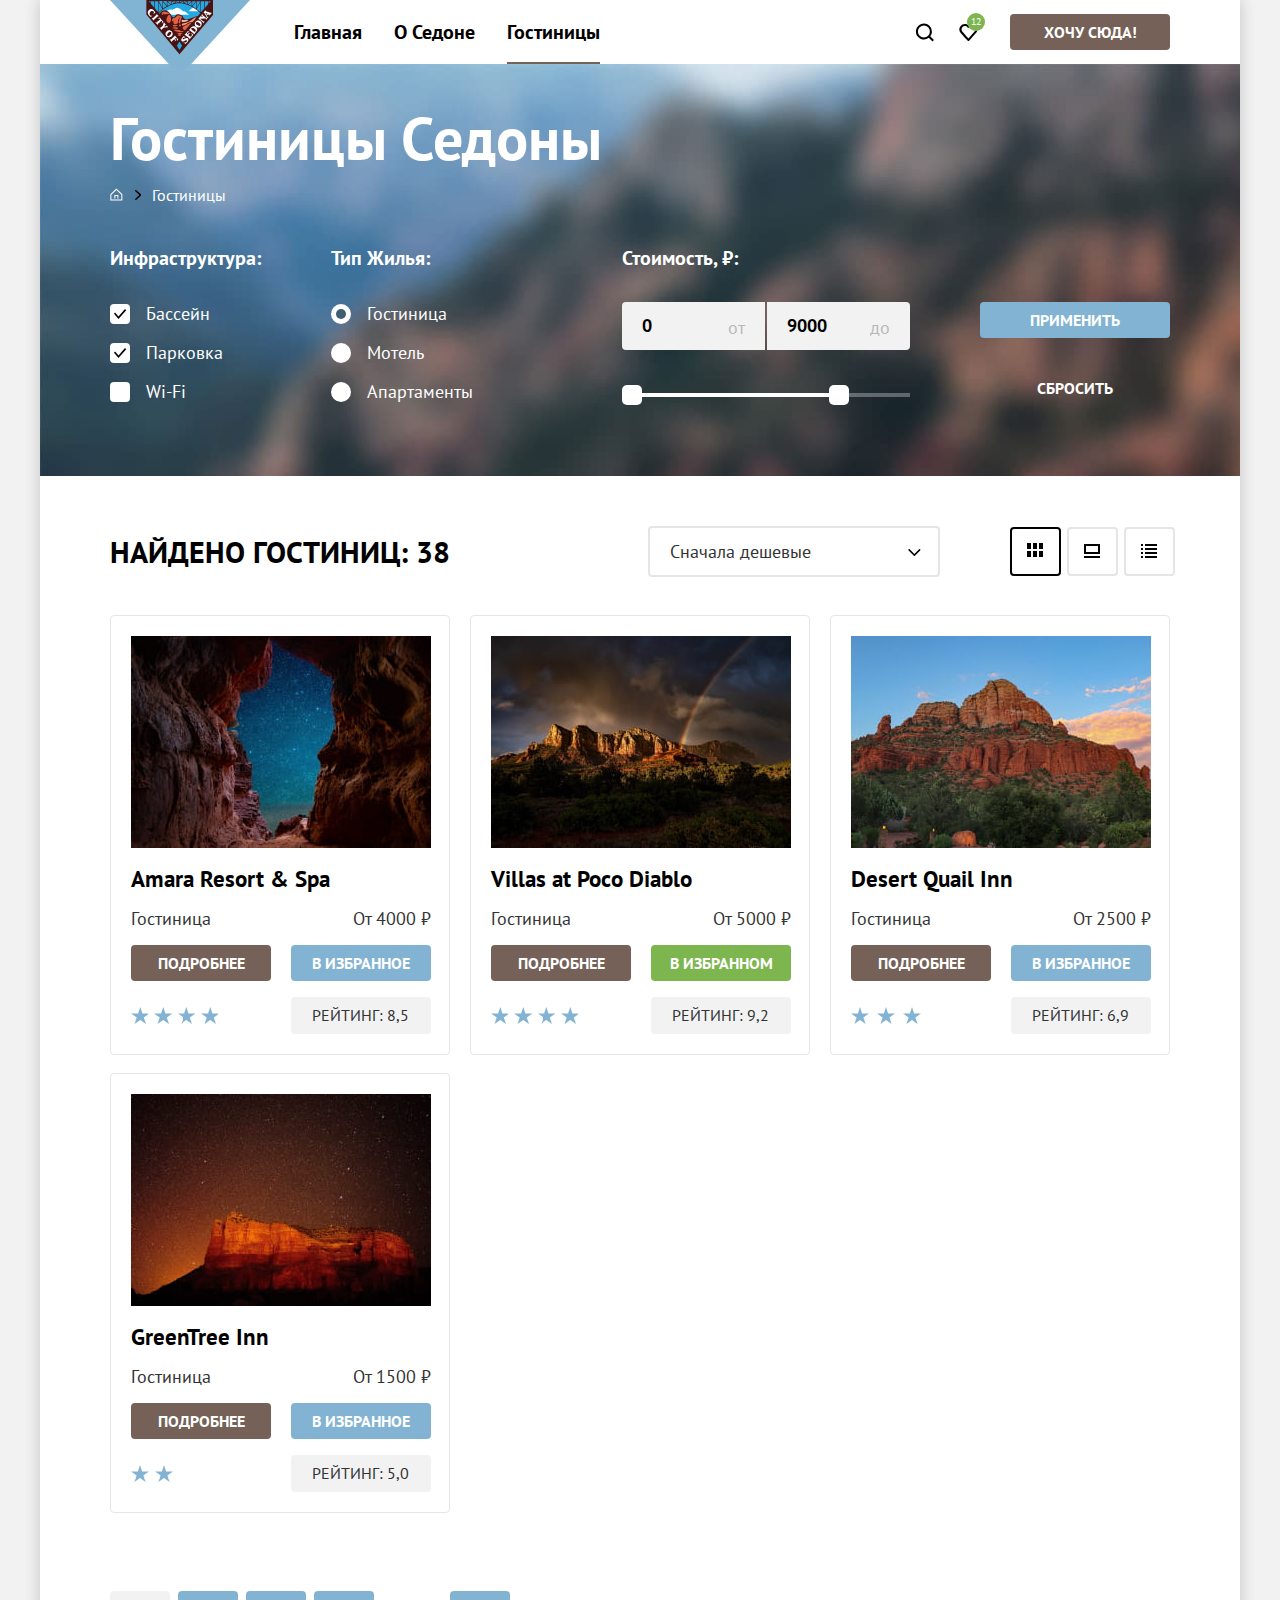
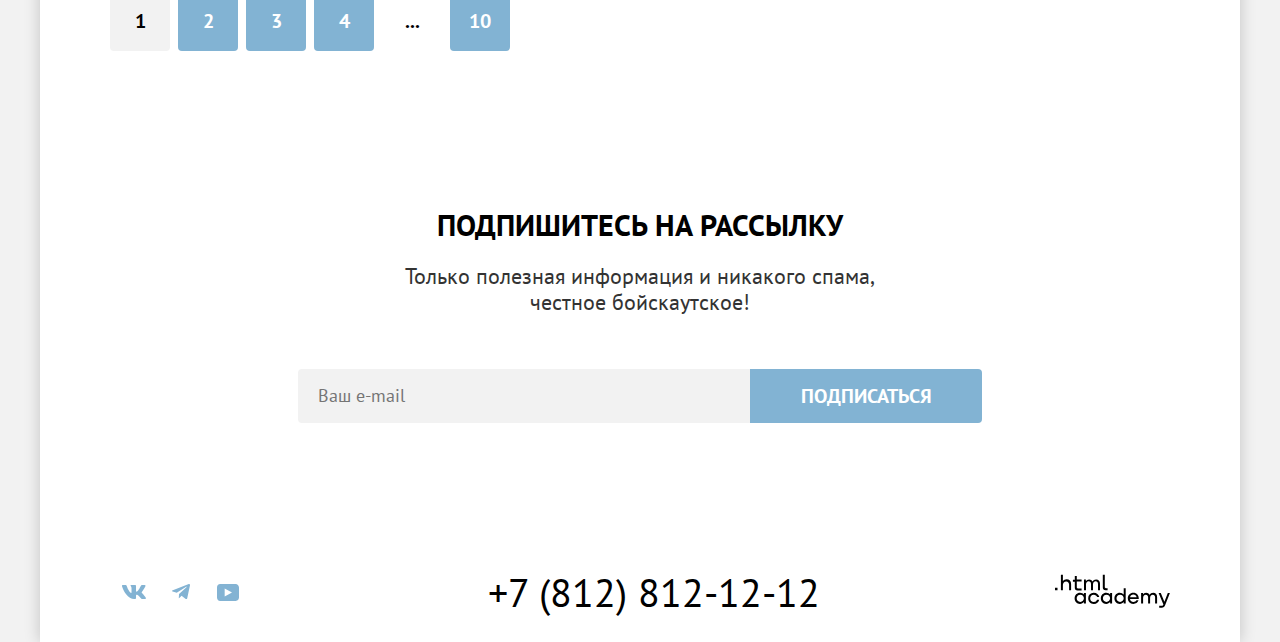
==== commit f6b161fb: "Форматирование по Кодгайду" ====
--- a/catalog.html
+++ b/catalog.html
@@ -9,6 +9,7 @@
   </head>
 
   <body>
+
     <header class="page-header" data-test="header">
       <nav class="navigation">
         <a class="logo" href="index.html">
@@ -43,18 +44,22 @@
         </ul>
       </nav>
     </header>
+
     <main class="main-inner main-container">
       <div class="inner-wrapper">
         <div class="catalog-wrapper">
+
           <header class="inner-header">
             <h1 class="inner-header-title">Гостиницы Седоны</h1>
+
             <ul class="breadcrumbs">
               <li class="breadcrumbs-item">
                 <a class="breadcrumbs-link" href="index.html">
                   <svg class="breadcrumbs-icon" aria-hidden="true" focusable="false" xmlns="http://www.w3.org/2000/svg"
                     width="13" height="13" fill="none" viewBox="0 0 13 13">
                     <path d="m6.37.5-6 5.8v6.2h12V6.3l-6-5.8Zm5 11h-10V6.7l5-4.8 5 4.8v4.8Z" />
-                    <path d="M4.37 10.5h1V8h2v2.5h1V7h-4v3.5Z" /></svg>
+                    <path d="M4.37 10.5h1V8h2v2.5h1V7h-4v3.5Z" />
+                  </svg>
                   <span class="visually-hidden">Главная страница</span>
                 </a>
               </li>
@@ -62,9 +67,12 @@
                 <a class="breadcrumbs-link" href="#" aria-current="page">Гостиницы</a>
               </li>
             </ul>
+
           </header>
+
           <section class="filter" data-test="filter">
             <h2 class="visually-hidden">Фильтр списка гостиниц</h2>
+
             <form class="filter-form" action="https://echo.htmlacademy.ru/" method="get">
 
               <fieldset class="filter-group filter-infostructure">
@@ -93,6 +101,7 @@
                   </li>
                 </ul>
               </fieldset>
+
               <fieldset class="filter-group filter-type">
                 <legend class="filter-group-title">Тип жилья:</legend>
                 <ul class="filter-list">
@@ -120,8 +129,10 @@
                   </li>
                 </ul>
               </fieldset>
+
               <fieldset class="filter-group filter-price">
                 <legend class="filter-group-title">Стоимость, ₽:</legend>
+
                 <div class="range">
                   <div class="range-wrapper-inputs">
                     <label class="range-label">
@@ -135,7 +146,7 @@
                   </div>
 
                   <div class="range-scale">
-                    <div class="range-bar" style="left: 0px; width: 226px;">
+                    <div class="range-bar" style="left: 0; width: 226px;">
                       <button class="range-toggle toggle-min" type="button">
                         <span class="visually-hidden">Изменить минимальную цену</span>
                       </button>
@@ -144,16 +155,21 @@
                       </button>
                     </div>
                   </div>
+
                 </div>
               </fieldset>
+
               <div class="filter-btns">
                 <button class="submit-btn btn btn--light" type="submit">Применить</button>
                 <button class="reset-btn btn" type="reset">Сбросить</button>
               </div>
+
             </form>
+
           </section>
         </div>
       </div>
+
       <section class="catalog catalog-wrapper" data-test="catalog">
         <div class="catalog-sort">
           <h2 class="section-title catalog-title">Найдено гостиниц: 38</h2>
@@ -185,6 +201,7 @@
         </div>
 
         <ul class="catalog-list">
+
           <li class="catalog-card card">
             <a class="card-link" href="#">
               <img class="card-img" src="images/content/amara-hotel.jpg" width="300" height="212" alt="Amara">
@@ -206,6 +223,7 @@
             </p>
             <p class="card-rate">Рейтинг: 8,5</p>
           </li>
+
           <li class="catalog-card card">
             <a class="card-link" href="#">
               <img class="card-img" src="images/content/villas-hotel.jpg" width="300" height="212" alt="Villas">
@@ -227,6 +245,7 @@
             </p>
             <p class="card-rate">Рейтинг: 9,2</p>
           </li>
+
           <li class="catalog-card card">
             <a class="card-link" href="#">
               <img class="card-img" src="images/content/desert-hotel.jpg" width="300" height="212" alt="Desert">
@@ -248,9 +267,10 @@
             </p>
             <p class="card-rate">Рейтинг: 6,9</p>
           </li>
+
           <li class="catalog-card card">
             <a class="card-link" href="#">
-              <img class="card-img" src="images/content/greentree-hotel.jpg" width="300" height="212" alt="Amara">
+              <img class="card-img" src="images/content/greentree-hotel.jpg" width="300" height="212" alt="Greentree">
             </a>
             <a class="card-link" href="#">
               <h3 class="card-title">GreenTree Inn</h3>
@@ -269,6 +289,7 @@
             </p>
             <p class="card-rate">Рейтинг: 5,0</p>
           </li>
+
         </ul>
 
         <ul class="pagination">
@@ -293,11 +314,13 @@
         </ul>
 
       </section>
+
       <section class="subscription" data-test="subscribe">
         <div class="subscription-wrapper">
           <h2 class="section-title">Подпишитесь на рассылку</h2>
           <p class="section-description subscription-section-description">Только полезная информация и никакого спама,
             честное бойскаутское!</p>
+
           <form class="subscription-form" action="https://echo.htmlacademy.ru/" method="post">
             <label class="subscription-field">
               <span class="visually-hidden">Ваш e-mail</span>
@@ -305,11 +328,13 @@
                 placeholder="Ваш e-mail">
             </label>
             <button class="subscription-btn btn btn--light" type="submit">Подписаться</button>
-
           </form>
+
         </div>
       </section>
+
     </main>
+
     <footer class="page-footer" data-test="footer">
       <div class="page-footer-wrapper">
         <ul class="social-list">
--- a/styles/style.css
+++ b/styles/style.css
@@ -36,7 +36,6 @@
   box-shadow: 0 0 15px rgba(0, 0, 0, 0.2);
 }
 
-
 .visually-hidden {
   position: absolute;
 
@@ -45,19 +44,18 @@
   margin: -1px;
   padding: 0;
   border: 0;
-  clip: rect(0 0 0 0);
+  clip: rect(0, 0, 0, 0);
   overflow: hidden;
 }
 
-
-
-
 /*Header*/
 
 .page-header {
+  margin-bottom: 0;
+
   color: #000000;
+
   background-color: #ffffff;
-  margin-bottom: 0;
 }
 
 .navigation {
@@ -67,40 +65,45 @@
 }
 
 .logo {
+  position: absolute;
+
   display: block;
   margin-right: 28px;
-  position: absolute;
 }
 
 .navigation-list {
-  margin: 0;
-  padding: 0;
+  display: flex;
+  flex-wrap: wrap;
+
   width: 465px;
+  margin: 0;
+  margin-left: 168px;
+  padding: 0;
+
   list-style-type: none;
-  display: flex;
-  flex-wrap: wrap;
-  margin-left: 168px;
 }
 
 .navigation-link {
+  display: block;
+  padding: 20px 16px;
+
   font-family: inherit;
   font-size: 20px;
   font-weight: 700;
   line-height: 24px;
+  text-align: center;
   color: #000000;
+
   text-decoration: none;
-  text-align: center;
-  padding: 20px 16px;
-  display: block;
 }
 
 .navigation-item {
   position: relative;
 }
 
-
-
 .navigation-user {
+  display: flex;
+  flex-wrap: nowrap;
   width: 268px;
   margin: 0;
   margin-left: auto;
@@ -108,10 +111,10 @@
 }
 
 .navigation-user .navigation-link {
+  display: block;
   min-width: 44px;
   min-height: 64px;
   padding: 0;
-  display: block;
 }
 
 .navigation-user .navigation-item {
@@ -125,48 +128,59 @@
 }
 
 .navigation-user .navigation-item:nth-child(2) .navigation-link {
+  position: relative;
+
   background-image: url(../images/icons/icons-heart.svg);
   background-repeat: no-repeat;
   background-position: center;
-  position: relative;
 }
 
 .navigation-link-current::before {
   position: absolute;
-  bottom: 0;
-  height: 2px;
   left: 16px;
   right: 16px;
+  bottom: 0;
+
+  height: 2px;
+
   background-color: #756257;
   content: "";
 }
 
 .navigation-link-counter {
+  position: absolute;
+  top: 13px;
+  left: 21px;
+
+  padding: 4px;
+
   font-size: 10px;
+  font-weight: 400;
+  line-height: 10px;
   text-align: center;
-  line-height: 10px;
   color: #ffffff;
+
   background-color: #7DB54F;
   border-radius: 50%;
-  padding: 4px;
-  font-weight: 400;
-  position: absolute;
-  top: 13px;
-  left: 21px;
-}
+}
+
+/*Buttons*/
 
 .btn {
-  color: #ffffff;
-  background-color: #756157;
+  display: inline-block;
+  padding: 8px 50px;
+
+  font-family: inherit;
   text-transform: uppercase;
   text-align: center;
+  color: #ffffff;
+
+  background-color: #756157;
   text-decoration: none;
-  font-family: inherit;
-  padding: 8px 50px;
   border: none;
   border-radius: 4px;
+
   cursor: pointer;
-  display: inline-block;
 }
 
 .btn:hover,
@@ -176,8 +190,9 @@
 }
 
 .btn:active {
+  color: rgba(255, 255, 255, 0.30);
+
   background-color: #756157;
-  color: rgba(255, 255, 255, 0.30);
 }
 
 .btn:disabled {
@@ -191,8 +206,9 @@
 }
 
 .btn--light:active {
+  color: rgba(255, 255, 255, 0.30);
+
   background-color: #82B3D3;
-  color: rgba(255, 255, 255, 0.30);
 }
 
 .btn--chosen:hover,
@@ -202,19 +218,21 @@
 }
 
 .btn--chosen:active {
+  color: rgba(255, 255, 255, 0.30);
+
   background-color: #7DB54F;
-  color: rgba(255, 255, 255, 0.30);
 }
 
 .reset-btn:hover {
   color: rgba(255, 255, 255, 0.60);
+
   background-color: transparent;
 }
 
 .reset-btn:focus {
+  background-color: transparent;
   border-radius: 4px;
   outline: 3px solid #83B3D3;
-  background-color: transparent;
 }
 
 .reset-btn:focus:not(:focus-visible) {
@@ -225,26 +243,30 @@
   outline: 3px solid #83B3D3;
 }
 
-
 .reset-btn:active {
   color: rgba(255, 255, 255, 0.30);
+
   background-color: transparent;
   border: none;
 }
 
 .reset-btn:disabled {
   color: rgba(255, 255, 255, 0.10);
+
   background-color: transparent;
   border: none;
 }
 
 .navigation-btn {
+  width: 160px;
+  box-sizing: border-box;
+  margin-left: 20px;
+  padding: 8px;
+
   font-size: 16px;
   font-weight: 700;
   line-height: 20px;
   text-decoration: none;
-  margin-left: 20px;
-  padding: 8px 34px;
 }
 
 /*Promo*/
@@ -256,12 +278,13 @@
 }
 
 .promo {
+  margin-bottom: 69px;
+
   background-image: url("../images/background/divider.svg"), url("../images/background/promo.jpg");
   background-color: #65b0e1;
   background-size: 100% auto, cover;
   background-repeat: no-repeat;
   background-position: left bottom, left top;
-  margin-bottom: 69px;
 }
 
 .promo-img {
@@ -274,21 +297,23 @@
 /*Advantages*/
 
 .section-title {
+  margin: 0;
+  margin-bottom: 20px;
+
   font-size: 30px;
   font-weight: 700;
   line-height: 36px;
   color: #000000;
   text-transform: uppercase;
   text-align: center;
-  margin: 0;
-  margin-bottom: 20px;
 }
 
 .section-description {
+  margin: 0;
+
   text-align: center;
   font-size: 22px;
   line-height: 26px;
-  margin: 0;
 }
 
 .advantages .section-title {
@@ -300,35 +325,36 @@
 }
 
 .advantages-list {
+  display: flex;
+  flex-wrap: wrap;
+  margin: 0;
+  margin-bottom: 64px;
+  padding: 0;
+
   text-align: center;
+
   list-style-type: none;
-  margin: 0;
-  margin-bottom: 64px;
-  padding: 0;
-  display: flex;
-  flex-wrap: wrap;
 }
 
 .advantages-item {
   width: 400px;
-
 }
 
 .advantages-item-wrapper {
   padding: 103px 85px;
-
-}
-
+}
 
 .advantages-title {
+  position: relative;
+
+  margin: 0;
+  margin-bottom: 60px;
+
   font-size: 24px;
   font-weight: 700;
   line-height: 28px;
   text-transform: uppercase;
   color: #000000;
-  margin: 0;
-  margin-bottom: 60px;
-  position: relative;
 }
 
 .advantages-img {
@@ -351,33 +377,40 @@
 
 .advantages-item--accent .advantages-title::after {
   position: absolute;
-  content: "";
+  top: 83px;
+  left: 85px;
+
   width: 60px;
   height: 2px;
+
   background-color: rgba(255, 255, 255, 0.30);
-  top: 83px;
-  left: 85px;
+
+  content: "";
 }
 
 .advantages-item--accent {
   color: #ffffff;
+
   background-color: #82B3D3;
 }
 
 .advantages-item--regular {
+  flex-grow: 1;
   padding: 113px 85px;
   box-sizing: border-box;
-  flex-grow: 1;
 }
 
 .advantages-item--regular .advantages-title::after {
   position: absolute;
-  content: "";
+  top: 84px;
+  left: 85px;
+
   width: 60px;
   height: 2px;
+
   background-color: rgba(0, 0, 0, 0.30);
-  top: 84px;
-  left: 85px;
+
+  content: "";
 }
 
 .advantages-item--regular:nth-child(odd) {
@@ -404,9 +437,9 @@
 }
 
 .popular-advantages-item .advantages-title {
+  margin: 0;
+  margin-bottom: 30px;
   padding-top: 105px;
-  margin: 0;
-  margin-bottom: 30px;
 }
 
 .popular-advantages-item .advantages-description {
@@ -441,8 +474,9 @@
 .search {
   width: 592px;
   margin: 0 auto;
+  padding-bottom: 96px;
+
   text-align: center;
-  padding-bottom: 96px;
 }
 
 .search-section-description {
@@ -454,7 +488,6 @@
   font-weight: 700;
   line-height: 36px;
 }
-
 
 /*Subscription*/
 
@@ -470,49 +503,69 @@
 }
 
 .subscription .section-description {
+  margin-bottom: 54px;
   padding: 0 70px;
-  margin-bottom: 54px;
 }
 
 .subscription-form {
+  display: flex;
   text-align: center;
-  display: flex;
 }
 
 .subscription-input {
   width: 452px;
   padding: 12px 20px;
-  background-color: #F2F2F2;
-  border: none;
-  border-radius: 4px 0px 0px 4px;
   box-sizing: border-box;
+
   font-family: "PT Sans";
   font-size: 18px;
   line-height: 30px;
   color: #000000;
+
+  background-color: #F2F2F2;
+  border: none;
+  border-radius: 4px 0 0 4px;
 }
 
 .subscription-btn {
-  background-color: #82B3D3;
   width: 232px;
-  border: none;
-  border-radius: 0px 4px 4px 0px;
+
   font-size: 20px;
   font-weight: 700;
   line-height: 36px;
-}
-
+
+  background-color: #82B3D3;
+  border: none;
+  border-radius: 0 4px 4px 0;
+}
+
+/*Subscription Special*/
+
+.subscription-special {
+  background-image: url("../images/background/subscribe.jpg");
+  background-color: #65b0e1;
+  background-size: cover;
+  background-repeat: no-repeat;
+  background-position: left top;
+}
+
+.subscription-special .section-title {
+  color: #ffffff;
+}
+
+.subscription-special .section-description {
+  color: #ffffff;
+}
 
 /*Footer*/
 
 .page-footer-wrapper {
+  display: flex;
+  justify-content: space-between;
   width: 1060px;
   margin: 0 auto;
-  display: flex;
-  justify-content: space-between;
   padding-top: 45px;
   padding-bottom: 30px;
-
 }
 
 .page-footer {
@@ -520,19 +573,21 @@
 }
 
 .social-list {
+  display: flex;
+  flex-wrap: wrap;
+  width: 142px;
+  margin: 0;
+  padding: 0;
+
   list-style-type: none;
-  width: 142px;
-  margin: 0;
-  padding: 0;
-  flex-wrap: wrap;
-  display: flex;
 }
 
 .social-link {
+  position: relative;
+
+  display: block;
   min-width: 47px;
   min-height: 40px;
-  display: block;
-  position: relative;
 }
 
 .social-icon {
@@ -541,7 +596,9 @@
   right: 0;
   bottom: 0;
   left: 0;
+
   margin: auto;
+
   fill: #83B3D3;
 }
 
@@ -560,8 +617,9 @@
 }
 
 .page-footer a {
+  color: #000000;
+
   text-decoration: none;
-  color: #000000;
 }
 
 .contact {
@@ -618,13 +676,14 @@
 }
 
 .inner-wrapper {
+  padding-top: 35px;
+  padding-bottom: 70px;
+
   background-image: url("../images/background/filter.jpg");
   background-repeat: no-repeat;
   background-size: cover;
   background-color: #65b0e1;
   background-position: left top;
-  padding-top: 35px;
-  padding-bottom: 70px;
 }
 
 .inner-header {
@@ -634,28 +693,34 @@
 .inner-header-title {
   margin: 0;
   margin-bottom: 8px;
+
   font-size: 60px;
   font-weight: 700;
   line-height: 78px;
 }
 
 .breadcrumbs {
+  position: relative;
+
+  display: flex;
+  margin: 0;
+  margin-bottom: 40px;
+  padding: 0;
+
   list-style-type: none;
-  margin: 0;
-  padding: 0;
-  display: flex;
-  margin-bottom: 40px;
-  position: relative;
 }
 
 .breadcrumbs-item::after {
-  background-image: url(../images/icons/icons-arrow-right.svg);
-  position: absolute;
-  content: "";
+  position: absolute;
+  top: 5px;
+  left: 25px;
+
   width: 6px;
   height: 10px;
-  left: 25px;
-  top: 5px;
+
+  background-image: url(../images/icons/icons-arrow-right.svg);
+
+  content: "";
 }
 
 .breadcrumbs-item:last-child::after {
@@ -663,14 +728,16 @@
 }
 
 .breadcrumbs-link {
-  text-decoration: none;
-  color: inherit;
+  display: block;
+  min-width: 13px;
+  min-height: 15px;
+  margin-right: 29px;
+
   font-size: 16px;
   line-height: 21px;
-  min-width: 13px;
-  min-height: 15px;
-  display: block;
-  margin-right: 29px;
+  color: inherit;
+
+  text-decoration: none;
 }
 
 .breadcrumbs-link:hover {
@@ -708,20 +775,22 @@
 }
 
 .filter-group {
+  margin: 0;
+  padding: 0;
+
   border: none;
-  margin: 0;
-  padding: 0;
 }
 
 .filter-group-title {
-  color: #ffffff;
+  margin: 0;
+  margin-bottom: 32px;
+  padding: 0;
+
   font-size: 20px;
   font-weight: 700;
   line-height: 24px;
+  color: #ffffff;
   text-transform: capitalize;
-  margin: 0;
-  padding: 0;
-  margin-bottom: 32px;
 }
 
 .filter-infostructure {
@@ -738,6 +807,7 @@
 
 .control {
   position: relative;
+
   display: block;
   padding-left: 36px;
 }
@@ -746,14 +816,16 @@
   position: absolute;
   top: 2px;
   left: 0;
+
   width: 20px;
   height: 20px;
-  border-radius: 4px;
+
   background-color: #ffffff;
   border: none;
-}
-
-.control-input[type="radio"]+.control-mark {
+  border-radius: 4px;
+}
+
+.control-input[type="radio"] + .control-mark {
   border-radius: 50%;
 }
 
@@ -769,46 +841,54 @@
   opacity: 0.3;
 }
 
-.control-input[type="checkbox"]:checked+.control-mark::before {
-  position: absolute;
+.control-input[type="checkbox"]:checked + .control-mark::before {
+  position: absolute;
+  bottom: 0;
+
   background-image: url(../images/icons/control-checkbox.svg);
   background-repeat: no-repeat;
   background-position: center;
   width: 20px;
   height: 20px;
-  bottom: 0px;
+
   content: ""
 }
 
-.control-input[type="radio"]:checked+.control-mark::before {
+.control-input[type="radio"]:checked + .control-mark::before {
   position: absolute;
   top: 5px;
   left: 5px;
+
   width: 10px;
   height: 10px;
+
   background-color: #3F5E72;
   border-radius: 50%;
+
   content: "";
 }
 
 .range-wrapper-inputs {
+  position: relative;
+
+  display: flex;
+  justify-content: space-between;
   margin-bottom: 43px;
-  display: flex;
-  justify-content: space-between;
-  position: relative;
 }
 
 .range-input {
-  color: #000000;
-  background-color: #F2F2F2;
+  display: block;
+  width: 143px;
   padding: 12px 20px;
-  width: 143px;
-  display: block;
   box-sizing: border-box;
+
   font-family: "PT Sans";
   font-size: 18px;
   font-weight: 700;
   line-height: 24px;
+  color: #000000;
+
+  background-color: #F2F2F2;
   border: none;
   appearance: textfield;
 }
@@ -822,11 +902,13 @@
 }
 
 .range-title {
-  display: block;
-  margin: 0;
-  padding: 0;
   position: absolute;
   top: 15px;
+
+  display: block;
+  margin: 0;
+  padding: 0;
+
   opacity: 0.3;
 }
 
@@ -840,28 +922,31 @@
 
 .range-input::-webkit-outer-spin-button,
 .range-input::-webkit-inner-spin-button {
+  margin: 0;
+
   appearance: none;
-  margin: 0;
 }
 
 .range-input-min {
-  border-radius: 4px 0px 0px 4px;
+  border-radius: 4px 0 0 4px;
 }
 
 .range-input-max {
-  border-radius: 0px 4px 4px 0px;
+  border-radius: 0 4px 4px 0;
 }
 
 .range-scale {
   position: relative;
   height: 4px;
+  margin-bottom: 0;
+
   background-color: rgba(255, 255, 255, 0.3);
-  margin-bottom: 0;
 }
 
 .range-bar {
   position: absolute;
   height: 4px;
+
   background-color: rgba(255, 255, 255, 1);
 }
 
@@ -869,9 +954,11 @@
   position: absolute;
   width: 20px;
   height: 20px;
+
   background: #ffffff;
+  border: none;
   border-radius: 5px;
-  border: none;
+
   cursor: pointer;
 }
 
@@ -897,12 +984,14 @@
 }
 
 .filter-list {
-  list-style-type: none;
-  color: #ffffff;
+  margin: 0;
+  padding: 0;
+
   font-size: 18px;
   line-height: 23px;
-  margin: 0;
-  padding: 0;
+  color: #ffffff;
+
+  list-style-type: none;
 }
 
 .filter-item {
@@ -914,63 +1003,72 @@
 }
 
 .filter-btns {
+  display: flex;
+  flex-direction: column;
   margin-left: 70px;
-  display: flex;
-  flex-direction: column;
 }
 
 .submit-btn {
-  background-color: #82B3D3;
   display: block;
   margin-top: 56px;
   margin-bottom: 32px;
-  border: none;
+
   font-family: "PT Sans", sans-serif;
   font-size: 16px;
   font-weight: 700;
   line-height: 20px;
   text-transform: uppercase;
+
+  background-color: #82B3D3;
+  border: none;
 }
 
 .reset-btn {
+  display: block;
+
   font-family: "PT Sans", sans-serif;
-  background-color: transparent;
-  display: block;
-  border: none;
   font-size: 16px;
   font-weight: 700;
   line-height: 20px;
   text-transform: uppercase;
+
+  background-color: transparent;
+  border: none;
 }
 
 .catalog-sort {
   display: flex;
+  align-items: center;
+  margin-bottom: 38px;
   padding-top: 50px;
-  margin-bottom: 38px;
-  align-items: center;
 }
 
 .catalog-title {
   margin: 0;
-  padding: 0;
   margin-right: auto;
+  padding: 0;
 }
 
 .catalog-select-control {
+  width: 292px;
+  padding: 13px 20px;
+
+  font-family: inherit;
   font-size: 18px;
   line-height: 21px;
   color: #333333;
+
   background-color: #ffffff;
-  font-family: inherit;
-  width: 292px;
-  padding: 13px 20px;
-  border: 2px solid #E5E5E5;
-  border-radius: 4px;
-  appearance: none;
-  cursor: pointer;
   background-image: url(../images/icons/icons-arrow-down.svg);
   background-repeat: no-repeat;
   background-position: 254px;
+
+
+  border: 2px solid #E5E5E5;
+  border-radius: 4px;
+
+  appearance: none;
+  cursor: pointer;
 }
 
 .catalog-select-control:hover {
@@ -985,14 +1083,14 @@
   outline: 2px solid rgba(0, 0, 0, 0.30);
 }
 
-
 .catalog-view {
+  display: flex;
+  width: 160px;
+  margin: 0;
+  margin-left: 70px;
+  padding: 0;
+
   list-style-type: none;
-  margin: 0;
-  margin-left: 70px;
-  padding: 0;
-  width: 160px;
-  display: flex;
 }
 
 .catalog-view-item {
@@ -1007,8 +1105,10 @@
   display: block;
   min-width: 47px;
   min-height: 45px;
+
+  border: 2px solid #E5E5E5;
   border-radius: 4px;
-  border: 2px solid #E5E5E5;
+
   cursor: pointer;
 }
 
@@ -1055,65 +1155,70 @@
 }
 
 .catalog-list {
-  list-style-type: none;
-  margin: 0;
-  padding: 0;
   display: grid;
   grid-template-columns: repeat(3, 340px);
   row-gap: 18px;
   column-gap: 20px;
+  margin: 0;
   margin-bottom: 78px;
+  padding: 0;
+
+  list-style-type: none;
 }
 
 /*Card*/
+
 .card {
-  border-radius: 4px;
-  border: 1px solid #E6E6E6;
-  padding: 20px;
   display: grid;
   grid-template-columns: 140px 140px;
   grid-template-rows: auto auto auto 36px 37px;
   row-gap: 16px;
   column-gap: 20px;
   align-content: start;
-
+  padding: 20px;
+
+  border: 1px solid #E6E6E6;
+  border-radius: 4px;
 }
 
 .card-link {
-  text-decoration: none;
-  color: #000000;
+  grid-column: 1/-1;
+
   font-size: 20px;
   font-weight: 700;
   line-height: 28px;
+  color: #000000;
+
+  text-decoration: none;
+}
+
+.card-img {
+  display: block;
+  object-fit: contain;
+}
+
+.card-title {
+  margin: 0;
+  padding: 0;
+}
+
+.card-description {
   grid-column: 1/-1;
-}
-
-.card-img {
-  display: block;
-  object-fit: contain;
-}
-
-.card-title {
-  margin: 0;
-  padding: 0;
-}
-
-.card-description {
-  margin: 0;
-  padding: 0;
-  grid-column: 1/-1;
   display: flex;
   justify-content: space-between;
+  margin: 0;
+  padding: 0;
 }
 
 .card .btn {
+  display: block;
+  padding: 0;
+  padding-top: 8px;
+
   font-family: "PT Sans";
   font-size: 16px;
   font-weight: 700;
   line-height: 20px;
-  display: block;
-  padding: 0;
-  padding-top: 8px;
 }
 
 .card-btn-favorite {
@@ -1126,48 +1231,55 @@
 
 .star {
   display: block;
+  align-self: center;
+  width: 18px;
+  height: 17px;
+  padding-right: 16px;
+
   background-image: url(../images/icons/icons-star.svg);
   background-position: center;
-  height: 17px;
-  width: 18px;
-  padding-right: 16px;
-  align-self: center;
 }
 
 .star-four {
   width: 72px;
+
   background-repeat: space;
 }
 
 .star-three {
   width: 54px;
+
   background-repeat: space;
 }
 
 .star-two {
   width: 26px;
+
   background-repeat: space;
 }
 
 .card-rate {
+  margin: 0;
+  padding: 8px 21px;
+
   font-size: 16px;
   font-weight: 400;
   line-height: 20px;
   text-transform: uppercase;
+
   background-color: #F2F2F2;
-  padding: 8px 21px 8px 21px;
-  margin: 0;
   border-radius: 4px;
 }
 
 /*Pagination*/
 
 .pagination {
+  display: flex;
+  margin: 0;
+  margin-bottom: 60px;
+  padding: 0;
+
   list-style-type: none;
-  margin: 0;
-  padding: 0;
-  display: flex;
-  margin-bottom: 60px;
 }
 
 .pagination-item:not(:last-child) {
@@ -1175,20 +1287,23 @@
 }
 
 .pagination-link {
-  text-decoration: none;
-  color: #ffffff;
-  background-color: #82B3D3;
+  display: block;
+  width: 60px;
+  height: 60px;
+  box-sizing: border-box;
+  padding-top: 12px;
+
   font-size: 20px;
   font-weight: 700;
   line-height: 36px;
   text-transform: uppercase;
-  display: block;
-  box-sizing: border-box;
-  width: 60px;
-  height: 60px;
+  color: #ffffff;
+  text-decoration: none;
+  text-align: center;
+
+  background-color: #82B3D3;
   border-radius: 4px;
-  text-align: center;
-  padding-top: 12px;
+
   cursor: pointer;
 }
 
@@ -1198,18 +1313,18 @@
 }
 
 .pagination-link:hover {
+  background-color: #68A2CA;
   border: 1px solid #82B3D3;
+}
+
+.pagination-link:focus {
   background-color: #68A2CA;
-}
-
-.pagination-link:focus {
   outline: 1px solid #82B3D3;
-  background-color: #68A2CA;
 }
 
 .pagination-link:active {
+  color: rgba(255, 255, 255, 0.30);
   background-color: #82B3D3;
-  color: rgba(255, 255, 255, 0.30);
 }
 
 .pagination-link-current,
@@ -1225,28 +1340,9 @@
 .pagination-link-more:hover,
 .pagination-link-more:focus,
 .pagination-link-more:active {
+  background-color: #ffffff;
   border: none;
-  background-color: #ffffff;
   outline: none;
-}
-
-
-/*Subscription Special*/
-
-.subscription-special {
-  background-image: url("../images/background/subscribe.jpg");
-  background-color: #65b0e1;
-  background-size: cover;
-  background-repeat: no-repeat;
-  background-position: left top;
-}
-
-.subscription-special .section-title {
-  color: #ffffff;
-}
-
-.subscription-special .section-description {
-  color: #ffffff;
 }
 
 /* Modal */
@@ -1255,9 +1351,11 @@
   position: fixed;
   top: 0;
   left: 0;
+
   display: flex;
   width: 100%;
   height: 100%;
+
   background-color: rgba(242, 242, 242, 0.80);
 }
 
@@ -1267,42 +1365,52 @@
 
 .modal {
   position: relative;
+
   margin: auto;
   padding: 63px 70px;
   padding-bottom: 70px;
+
   background-color: #ffffff;
   border-radius: 30px;
-  box-shadow: 0px 25px 50px 0px rgba(0, 0, 0, 0.15)
+  box-shadow: 0 25px 50px 0 rgba(0, 0, 0, 0.15)
 }
 
 .modal-search {
   position: relative;
+
   width: 577px;
 }
 
 .modal-close-button {
   position: absolute;
-  content: "";
-  padding: 0;
   top: 0;
   right: -19px;
+
   width: 52px;
   height: 52px;
+  padding: 0;
+
+  background-color: #F2F2F2;
+  border: none;
   border-radius: 50%;
-  border: none;
-  background-color: #F2F2F2;
+
   cursor: pointer;
+
+  content: "";
 }
 
 .modal-close-button::before,
 .modal-close-button::after {
   position: absolute;
-  content: "";
+  top: 24px;
+  left: 17px;
+
   width: 17px;
   height: 2px;
+
   background-color: #000000;
-  top: 24px;
-  left: 17px;
+
+  content: "";
 }
 
 .modal-close-button::before {
@@ -1328,8 +1436,8 @@
 }
 
 .modal-title {
+  margin-bottom: 61px;
   text-align: start;
-  margin-bottom: 61px;
 }
 
 .search-form {
@@ -1346,16 +1454,18 @@
 }
 
 .form-label {
+  position: relative;
+
+  display: block;
+  margin: 0;
+  padding: 0;
+  align-self: center;
+
   font-family: "PT Sans";
   font-size: 20px;
   font-weight: 700;
   line-height: 24px;
   text-transform: capitalize;
-  align-self: center;
-  margin: 0;
-  padding: 0;
-  position: relative;
-  display: block;
 }
 
 .field-group {
@@ -1365,23 +1475,26 @@
 }
 
 .field {
-  background-color: #F2F2F2;
   margin: 0;
   padding: 12px 20px;
   box-sizing: border-box;
+
   font-family: "PT Sans";
   font-size: 18px;
   font-weight: 700;
   line-height: 24px;
+  color: #000000;
+
+  background-color: #F2F2F2;
   border: none;
   border-radius: 4px;
-  color: #000000;
 }
 
 .field[type="number"]::-webkit-outer-spin-button,
 .field[type="number"]::-webkit-inner-spin-button {
+  margin: 0;
+
   appearance: none;
-  margin: 0;
 }
 
 .field[type="text"]::placeholder {
@@ -1411,70 +1524,86 @@
 }
 
 .modal-btn {
-  border-radius: 10px;
-  background: #83B3D3;
   padding: 40px;
   padding-top: 24px;
+
+  font-size: 20px;
+  font-weight: 700;
+  line-height: 24px;
+  text-transform: uppercase;
+
+  background: #83B3D3;
+  border-radius: 10px;
 }
 
 .arrival-date {
+  position: relative;
+
   display: grid;
   grid-template-columns: 137px 440px;
-  position: relative;
 }
 
 .arrival-date::before {
-  content: "";
+  position: absolute;
+  top: 15px;
+  right: 20px;
+
+  width: 20px;
+  height: 20px;
+
   background-image: url(../images/icons/icons-calendar.svg);
   background-repeat: no-repeat;
   background-position: center;
-  position: absolute;
-  width: 20px;
-  height: 20px;
-  top: 15px;
-  right: 20px;
   opacity: 0.3;
+
+  content: "";
 }
 
 .field-unvalid {
-  color: #FF5757;
+  width: 280px;
+  padding-left: 156px;
+  padding-top: 5px;
+
   font-family: "PT Sans";
   font-size: 16px;
   font-weight: 400;
   line-height: 21px;
-  width: 280px;
-  padding-left: 156px;
-  padding-top: 5px;
+  color: #FF5757;
 }
 
 .departure-date {
+  position: relative;
+
   display: grid;
   grid-template-columns: 137px 440px;
-  position: relative;
 }
 
 .departure-date::before {
-  content: "";
+  position: absolute;
+  top: 15px;
+  right: 20px;
+
+  width: 20px;
+  height: 20px;
+
   background-image: url(../images/icons/icons-calendar.svg);
   background-repeat: no-repeat;
   background-position: center;
-  position: absolute;
-  width: 20px;
-  height: 20px;
-  top: 15px;
-  right: 20px;
   opacity: 0.3;
+
+  content: "";
 }
 
 .field-valid {
-  color: #333333;
+  width: 331px;
+  padding-top: 5px;
+  padding-left: 156px;
+
   font-family: "PT Sans";
   font-size: 16px;
   font-weight: 400;
   line-height: 21px;
-  width: 331px;
-  padding-left: 156px;
-  padding-top: 5px;
+  color: #333333;
 }
 
 .adults-count {
@@ -1484,10 +1613,11 @@
 }
 
 .childrens-count {
+  position: relative;
+
   grid-column: 3/4;
   display: flex;
   justify-content: space-between;
-  position: relative;
   padding: 0;
 }
 
@@ -1497,28 +1627,37 @@
 
 .count-down {
   position: absolute;
-  width: 14px;
-  height: 14px;
+  top: 17px;
+  left: 9px;
+
+  width: 20px;
+  height: 20px;
+  padding: 2px;
+  box-sizing: border-box;
+
   background-image: url(../images/icons/icons-minus.svg);
   background-repeat: no-repeat;
   background-position: center;
-  top: 19px;
-  left: 9px;
+  border: none;
+
   cursor: pointer;
-  border: none;
 }
 
 .count-up {
   position: absolute;
-  width: 14px;
-  height: 14px;
+  top: 17px;
+  right: 13px;
+
+  width: 20px;
+  height: 20px;
+
+
   background-image: url(../images/icons/icons-plus.svg);
   background-repeat: no-repeat;
   background-position: center;
-  top: 19px;
-  right: 13px;
+  border: none;
+
   cursor: pointer;
-  border: none;
 }
 
 .count-down:focus,
@@ -1529,51 +1668,59 @@
 
 .tooltip {
   position: absolute;
+  left: 60px;
+  bottom: 5px;
+
   width: 20px;
   height: 20px;
-  bottom: 5px;
-  left: 60px;
 }
 
 .tooltip-toggle {
+  position: relative;
+
+  display: block;
+  margin: 0;
+  padding: 0;
+
+  background-color: transparent;
   border: none;
-  background-color: transparent;
-  padding: 0;
-  margin: 0;
-  display: block;
-  position: relative;
 }
 
 .tooltip-text {
+  position: absolute;
+  top: 43px;
+  left: -116px;
+
+  display: none;
+  width: 256px;
+  box-sizing: border-box;
+  padding: 15px 18px 25px 22px;
+
   font-family: "PT Sans";
   font-size: 16px;
-  font-style: normal;
   font-weight: 400;
   line-height: 20px;
+  text-transform: none;
   color: #ffffff;
-  padding: 15px 18px 25px 22px;
+
   background-color: #333333;
   border-radius: 10px;
-  box-shadow: 0px 15px 30px 0px rgba(0, 0, 0, 0.30);
-  width: 256px;
-  position: absolute;
-  top: 43px;
-  left: -116px;
-  text-transform: none;
-  box-sizing: border-box;
-  display: none;
+  box-shadow: 0 15px 30px 0 rgba(0, 0, 0, 0.30);
 }
 
 .tooltip-text::before {
   position: absolute;
-  content: "";
+  top: -9px;
+  left: 118px;
+
+  width: 19px;
+  height: 9px;
+
   background-image: url(../images/icons/icon-triangle.svg);
   background-repeat: no-repeat;
   background-position: center;
-  width: 19px;
-  height: 9px;
-  top: -9px;
-  left: 118px;
+
+  content: "";
 }
 
 .tooltip-toggle:hover+.tooltip-text,
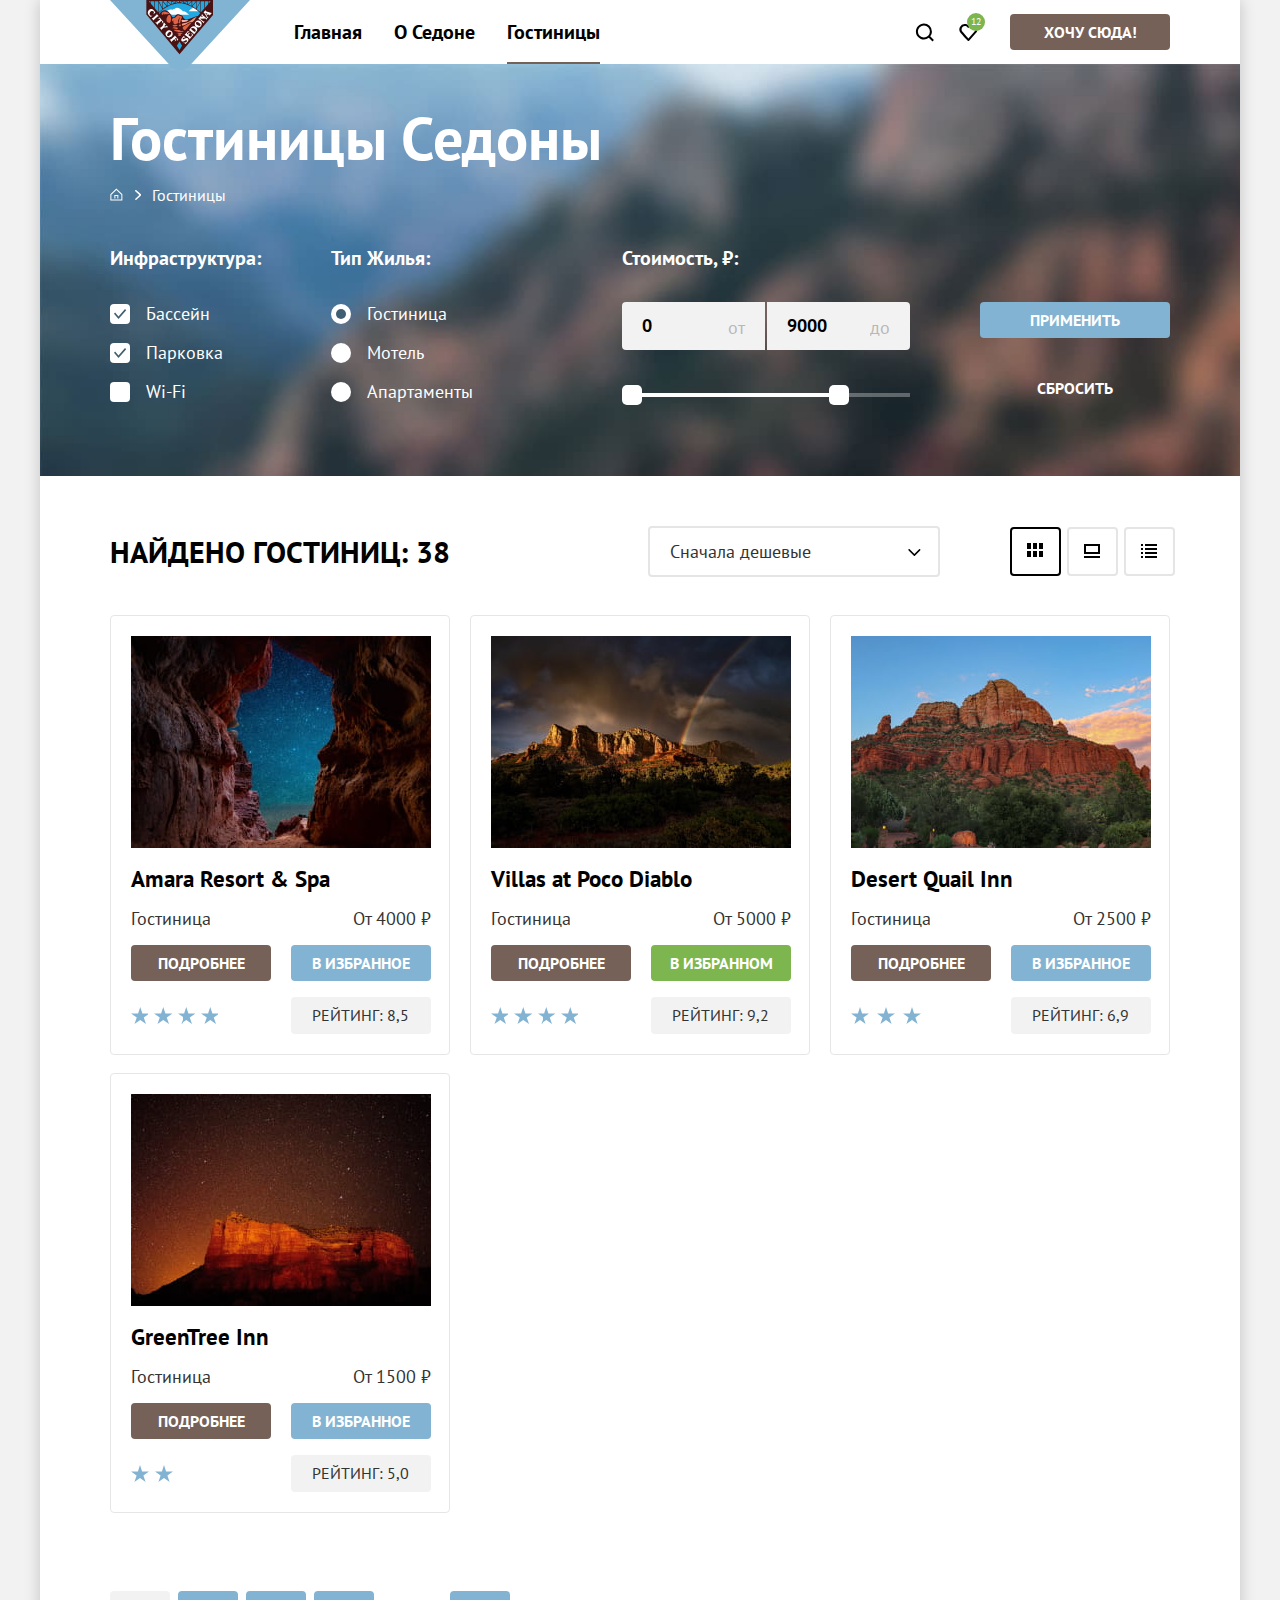
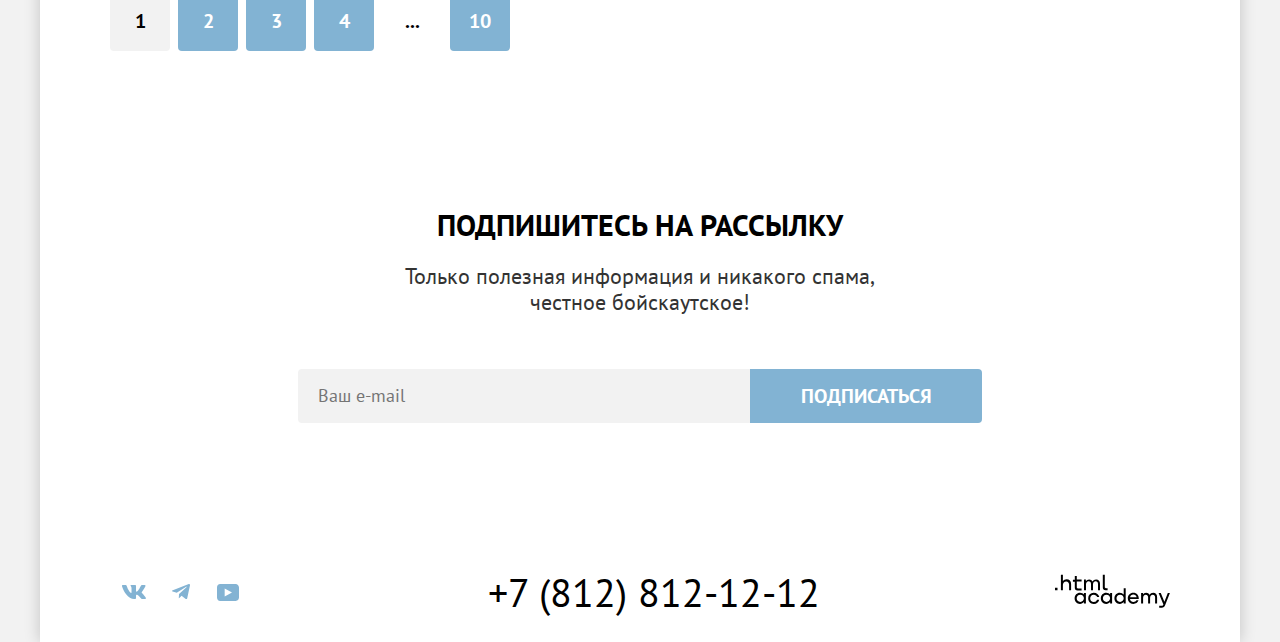
==== commit 44ed59c3: "Merge pull request #1 from veronicamisko/master" ====
--- a/catalog.html
+++ b/catalog.html
@@ -45,7 +45,7 @@
       </nav>
     </header>
 
-    <main class="main-inner main-container">
+    <main class="main-inner main-container" data-test="main">
       <div class="inner-wrapper">
         <div class="catalog-wrapper">
 
--- a/styles/style.css
+++ b/styles/style.css
@@ -890,7 +890,9 @@
 
   background-color: #F2F2F2;
   border: none;
-  appearance: textfield;
+  -webkit-appearance: textfield;
+     -moz-appearance: textfield;
+          appearance: textfield;
 }
 
 .range-input:hover {
@@ -924,7 +926,9 @@
 .range-input::-webkit-inner-spin-button {
   margin: 0;
 
-  appearance: none;
+  -webkit-appearance: none;
+
+          appearance: none;
 }
 
 .range-input-min {
@@ -1067,7 +1071,11 @@
   border: 2px solid #E5E5E5;
   border-radius: 4px;
 
-  appearance: none;
+  -webkit-appearance: none;
+
+     -moz-appearance: none;
+
+          appearance: none;
   cursor: pointer;
 }
 
@@ -1158,7 +1166,9 @@
   display: grid;
   grid-template-columns: repeat(3, 340px);
   row-gap: 18px;
-  column-gap: 20px;
+  -webkit-column-gap: 20px;
+  -moz-column-gap: 20px;
+       column-gap: 20px;
   margin: 0;
   margin-bottom: 78px;
   padding: 0;
@@ -1173,7 +1183,9 @@
   grid-template-columns: 140px 140px;
   grid-template-rows: auto auto auto 36px 37px;
   row-gap: 16px;
-  column-gap: 20px;
+  -webkit-column-gap: 20px;
+  -moz-column-gap: 20px;
+       column-gap: 20px;
   align-content: start;
   padding: 20px;
 
@@ -1194,7 +1206,8 @@
 
 .card-img {
   display: block;
-  object-fit: contain;
+  -o-object-fit: contain;
+     object-fit: contain;
 }
 
 .card-title {
@@ -1359,9 +1372,9 @@
   background-color: rgba(242, 242, 242, 0.80);
 }
 
-.modal-container-close {
+/* .modal-container-close {
   display: none;
-}
+} */
 
 .modal {
   position: relative;
@@ -1494,7 +1507,14 @@
 .field[type="number"]::-webkit-inner-spin-button {
   margin: 0;
 
-  appearance: none;
+  -webkit-appearance: none;
+
+          appearance: none;
+}
+
+.field[type="text"]::-moz-placeholder {
+  color: #000000;
+  opacity: 0.6;
 }
 
 .field[type="text"]::placeholder {
@@ -1515,8 +1535,16 @@
   outline: 3px solid #83B3D3;
 }
 
+.field[type="number"]::-moz-placeholder {
+  text-align: center;
+}
+
 .field[type="number"]::placeholder {
   text-align: center;
+}
+
+.field::-moz-placeholder {
+  color: #000000;
 }
 
 .field::placeholder {
